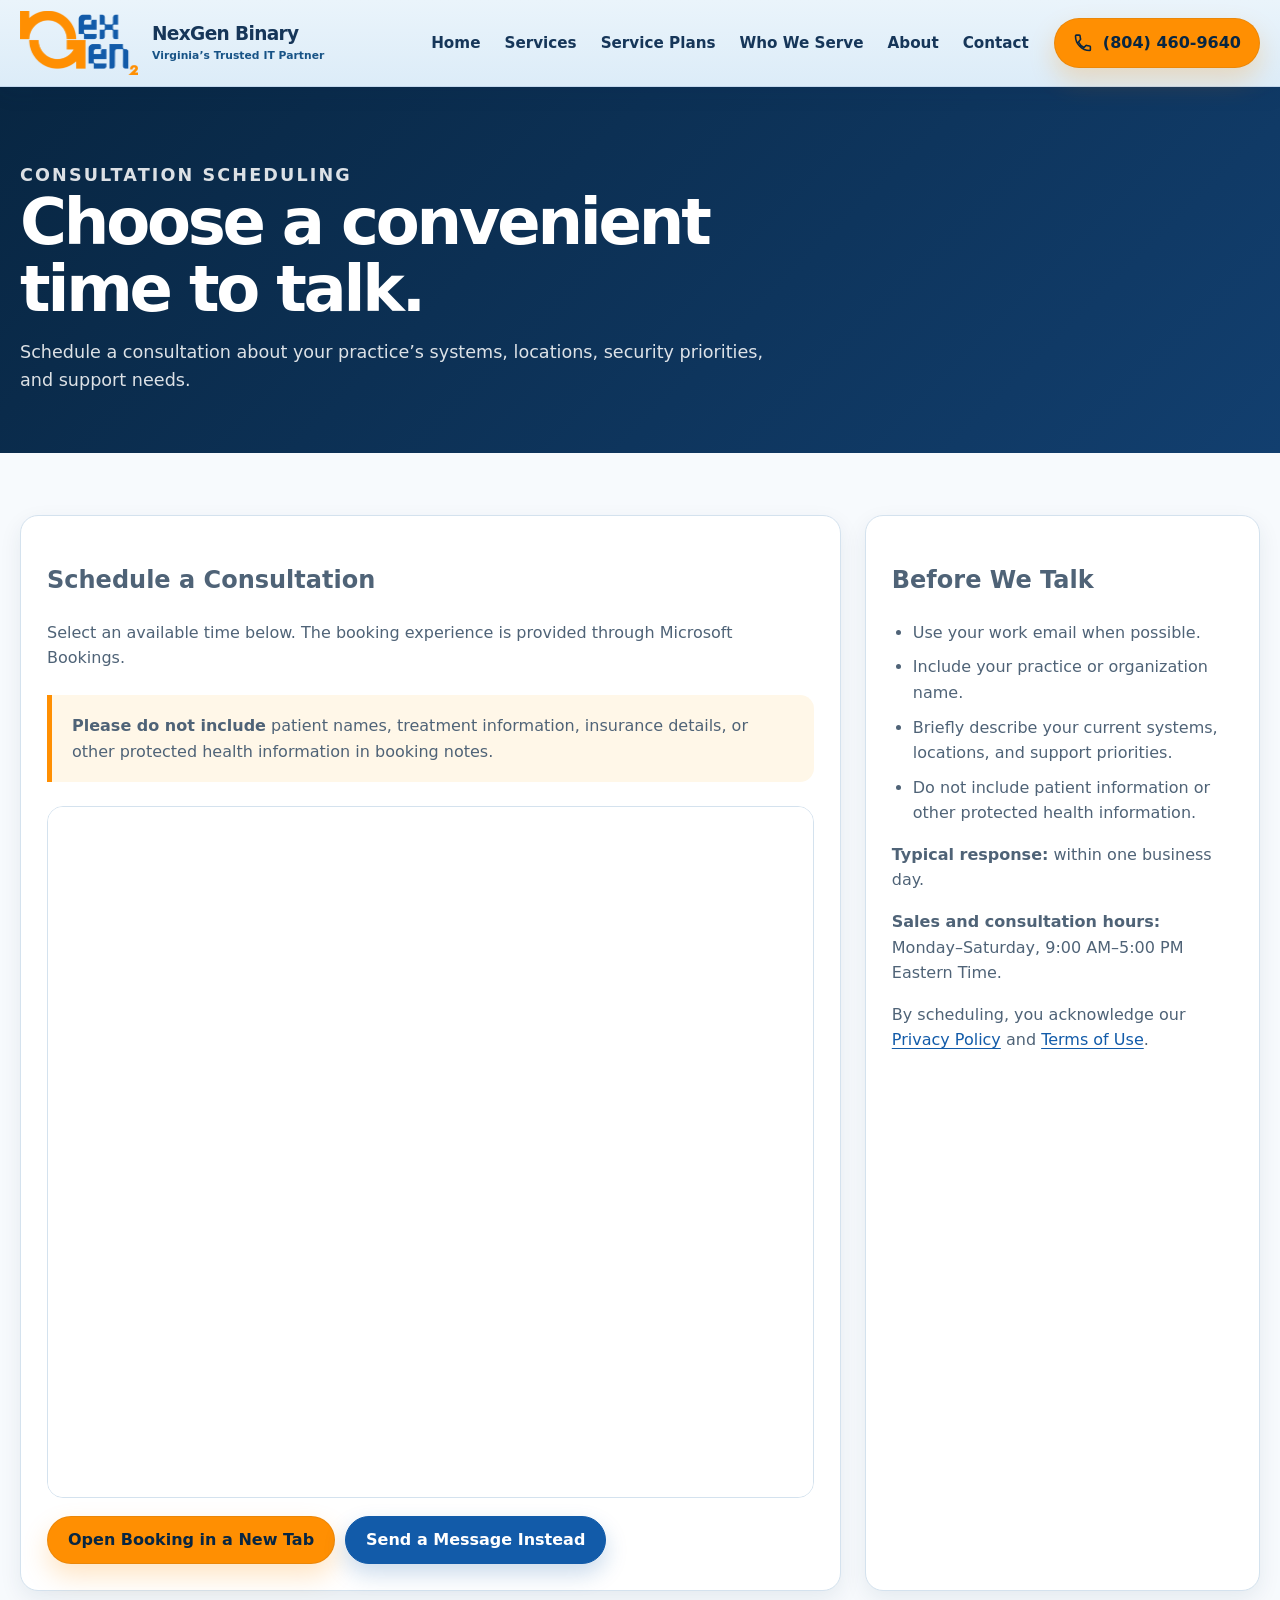
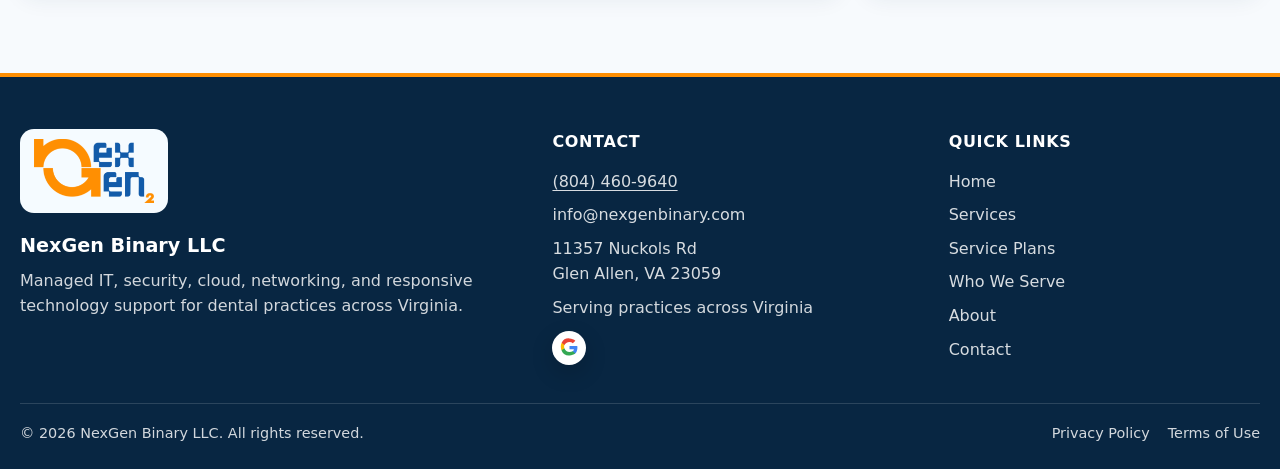
==== book/index.html @ 2912e5d0 "Add files via upload" ====
<!DOCTYPE html>

<!-- NexGen Binary build: v17-formspree-clean-site-2026-07-13 -->
<html lang="en-US">
<head>
<meta charset="utf-8"/>
<meta content="width=device-width, initial-scale=1, viewport-fit=cover" name="viewport"/>
<title>Schedule an IT Consultation | NexGen Binary</title>
<meta content="#0b2f53" name="theme-color"/>
<meta content="telephone=no, address=no, email=no" name="format-detection"/>
<meta content="Schedule a consultation with NexGen Binary for managed IT, cybersecurity, Microsoft 365, cloud, networking, and dental-practice technology support." name="description"/><meta content="noindex,follow" name="robots"/><meta content="production-2026-07-19-v6-no-tracking" name="x-nexgen-build"/><meta content="website" property="og:type"/><meta content="NexGen Binary" property="og:site_name"/><meta content="en_US" property="og:locale"/><meta content="Schedule an IT Consultation | NexGen Binary" property="og:title"/><meta content="Schedule a consultation with NexGen Binary for managed IT, cybersecurity, Microsoft 365, cloud, networking, and dental-practice technology support." property="og:description"/><link href="https://nexgenbinary.com/book/" rel="canonical"/><meta content="https://nexgenbinary.com/book/" property="og:url"/><meta content="https://nexgenbinary.com/social-preview.png" property="og:image"/><meta content="https://nexgenbinary.com/social-preview.png" property="og:image:secure_url"/><meta content="image/png" property="og:image:type"/><meta content="1200" property="og:image:width"/><meta content="630" property="og:image:height"/><meta content="NexGen Binary — managed IT for dental practices across Virginia" property="og:image:alt"/><meta content="summary_large_image" name="twitter:card"/><meta content="Schedule an IT Consultation | NexGen Binary" name="twitter:title"/><meta content="Schedule a consultation with NexGen Binary for managed IT, cybersecurity, Microsoft 365, cloud, networking, and dental-practice technology support." name="twitter:description"/><meta content="https://nexgenbinary.com/social-preview.png" name="twitter:image"/><link href="../favicon.ico?v=20260718prod1" rel="shortcut icon"/><link href="../favicon-16x16.png?v=20260718prod1" rel="icon" sizes="16x16" type="image/png"/><link href="../favicon-32x32.png?v=20260718prod1" rel="icon" sizes="32x32" type="image/png"/><link href="../favicon.svg?v=20260718prod1" rel="icon" type="image/svg+xml"/><link href="../apple-touch-icon.png?v=20260718prod1" rel="apple-touch-icon" sizes="180x180"/><link href="../assets/site.css?v=20260719prod6" rel="stylesheet"/><meta content="strict-origin-when-cross-origin" name="referrer"/></head>
<body data-nexgen-build="production-2026-07-19-v6-no-tracking">
<a class="skip-link" href="#main-content">Skip to main content</a>
<header class="site-header" data-site-header="">
<div class="site-shell header-inner">
<a aria-label="NexGen Binary home" class="brand" href="../#home">
<img alt="NexGen Binary logo" class="brand-logo" decoding="async" height="1023" src="../nexgenbinary-logo.png?v=20260713v17" width="1910"/>
<span class="brand-copy"><span class="brand-name">NexGen Binary</span><span class="brand-slogan">Virginia’s Trusted IT Partner</span></span>
</a>
<button aria-controls="primary-navigation" aria-expanded="false" aria-label="Open navigation" class="nav-toggle" data-nav-toggle="" type="button"><span></span><span></span><span></span></button>
<nav aria-label="Primary navigation" class="primary-nav" data-primary-nav="" id="primary-navigation">
<ul class="nav-list">
<li><a class="nav-link" href="../#home">Home</a></li>
<li><a class="nav-link" href="../#services">Services</a></li>
<li><a class="nav-link" href="../#pricing">Service Plans</a></li>
<li><a class="nav-link" href="../#who-we-serve">Who We Serve</a></li>
<li><a class="nav-link" href="../#about">About</a></li>
<li><a class="nav-link" href="../#contact">Contact</a></li>
</ul>
<div class="header-actions">
<a aria-label="Call NexGen Binary at eight zero four, four six zero, nine six four zero" class="button button-primary header-call" data-call-phone="" href="tel:+18044609640"><svg aria-hidden="true" viewbox="0 0 24 24"><path d="M6.6 10.8a15.4 15.4 0 0 0 6.6 6.6l2.2-2.2a1 1 0 0 1 1-.24 11 11 0 0 0 3.44.55 1 1 0 0 1 1 1V20a1 1 0 0 1-1 1C10.85 21 3 13.15 3 3.5a1 1 0 0 1 1-1H7.5a1 1 0 0 1 1 1c0 1.19.19 2.34.55 3.44a1 1 0 0 1-.24 1l-2.2 2.86Z" fill="none" stroke="currentColor" stroke-linecap="round" stroke-linejoin="round" stroke-width="1.9"></path></svg><span class="phone-number-display">(804) 460-9640</span></a>
</div>
</nav>
</div>
</header>
<main id="main-content">
<section class="page-hero"><div class="site-shell"><p class="section-kicker">Consultation scheduling</p><h1>Choose a convenient time to talk.</h1><p>Schedule a consultation about your practice’s systems, locations, security priorities, and support needs.</p></div></section>
<section class="page-content"><div class="site-shell booking-embed-grid">
<article class="card booking-embed-card">
<h2>Schedule a Consultation</h2>
<p>Select an available time below. The booking experience is provided through Microsoft Bookings.</p>
<div class="callout"><strong>Please do not include</strong> patient names, treatment information, insurance details, or other protected health information in booking notes.</div>
<div class="booking-frame-shell"><iframe loading="eager" referrerpolicy="strict-origin-when-cross-origin" src="https://outlook.office.com/book/MeetNexGenBinary@nexgenbinary.com/" title="Schedule a NexGen Binary consultation"></iframe></div>
<div class="booking-page-actions"><a class="button button-primary" href="https://outlook.office.com/book/MeetNexGenBinary@nexgenbinary.com/" rel="noopener" target="_blank">Open Booking in a New Tab</a><a class="button button-secondary" href="../#contact">Send a Message Instead</a></div>
</article>
<aside class="card booking-info-card">
<h2>Before We Talk</h2>
<ul>
<li>Use your work email when possible.</li>
<li>Include your practice or organization name.</li>
<li>Briefly describe your current systems, locations, and support priorities.</li>
<li>Do not include patient information or other protected health information.</li>
</ul>
<p><strong>Typical response:</strong> within one business day.</p>
<p><strong>Sales and consultation hours:</strong> Monday–Saturday, 9:00 AM–5:00 PM Eastern Time.</p>
<p>By scheduling, you acknowledge our <a href="../privacy/">Privacy Policy</a> and <a href="../terms/">Terms of Use</a>.</p>
</aside>
</div></section>
</main>
<footer class="site-footer">
<div class="site-shell footer-main">
<div>
<div class="footer-brand-panel"><img alt="NexGen Binary logo" decoding="async" height="1023" loading="lazy" src="../nexgenbinary-logo.png?v=20260713v17" width="1910"/></div>
<h2 class="footer-title">NexGen Binary LLC</h2>
<div class="footer-copy-row"><p class="footer-copy">Managed IT, security, cloud, networking, and responsive technology support for dental practices across Virginia.</p></div>
</div>
<div><h2 class="footer-heading">Contact</h2><ul class="footer-list"><li><a aria-label="Call NexGen Binary at eight zero four, four six zero, nine six four zero" class="footer-phone-button" data-call-phone="" href="tel:+18044609640"><span class="phone-number-display">(804) 460-9640</span></a></li><li><a href="mailto:info@nexgenbinary.com">info@nexgenbinary.com</a></li><li><address class="footer-address">11357 Nuckols Rd<br/>Glen Allen, VA 23059</address></li><li class="footer-service-area"><span>Serving practices across Virginia</span><a aria-label="View NexGen Binary LLC on Google" class="google-business footer-google-business" href="https://share.google/UWWubeCa8CN4sffAM" rel="noopener noreferrer" target="_blank" title="NexGen Binary LLC on Google"><svg aria-hidden="true" viewbox="0 0 24 24"><path d="M22 12.27c0-.79-.07-1.54-.2-2.27H12v4.29h5.6a4.79 4.79 0 0 1-2.08 3.14v2.61h3.37C20.86 18.18 22 15.48 22 12.27Z" fill="#4285F4"></path><path d="M12 22c2.97 0 5.46-.98 7.28-2.66l-3.37-2.61c-.94.63-2.15 1.01-3.91 1.01-3 0-5.54-2.02-6.45-4.73H2.08v2.97A9.99 9.99 0 0 0 12 22Z" fill="#34A853"></path><path d="M5.55 13.01A5.99 5.99 0 0 1 5.2 11c0-.7.12-1.38.35-2.01V6.02H2.08A9.99 9.99 0 0 0 1 11c0 1.61.38 3.13 1.08 4.48l3.47-2.47Z" fill="#FBBC05"></path><path d="M12 4.96c1.62 0 3.08.56 4.23 1.66l3.17-3.17C17.45 1.63 14.97.5 12 .5A9.99 9.99 0 0 0 2.08 6.02l3.47 2.97C6.46 6.98 9 4.96 12 4.96Z" fill="#EA4335"></path></svg></a></li></ul></div>
<div><h2 class="footer-heading">Quick Links</h2><ul class="footer-list"><li><a href="../#home">Home</a></li><li><a href="../#services">Services</a></li><li><a href="../#pricing">Service Plans</a></li><li><a href="../#who-we-serve">Who We Serve</a></li><li><a href="../#about">About</a></li><li><a href="../#contact">Contact</a></li></ul></div>
</div>
<div class="site-shell footer-bottom"><div>© 2026 NexGen Binary LLC. All rights reserved.</div><nav aria-label="Legal links" class="footer-legal"><a href="../privacy/">Privacy Policy</a><a href="../terms/">Terms of Use</a></nav></div>
</footer>
<button aria-hidden="true" aria-label="Back to top" class="back-to-top" data-back-to-top="" tabindex="-1" title="Back to top" type="button">
<svg aria-hidden="true" viewbox="0 0 24 24"><path d="M6 14.5 12 8l6 6.5" fill="none" stroke="currentColor" stroke-linecap="round" stroke-linejoin="round" stroke-width="2.2"></path></svg>
</button>
<script defer="" src="../assets/site.js?v=20260719prod6"></script></body>
</html>
---- assets/site.css ----
:root {
  --brand-blue: #125ba9;
  --brand-orange: #ff8f02;
  --navy-950: #082642;
  --navy-900: #0b2f53;
  --navy-800: #123f6f;
  --navy-700: #175386;
  --text-strong: #163659;
  --text: #4f6377;
  --text-muted: #5b6f84;
  --header-top: #eaf4fb;
  --header-bottom: #dcecf8;
  --body: #f7fafd;
  --surface: #ffffff;
  --surface-soft: #eef5fa;
  --surface-blue: #e8f2f9;
  --border: #d4e2ee;
  --border-strong: #bfd4e4;
  --success: #18794e;
  --danger: #b42318;
  --shadow-sm: 0 8px 22px rgba(15, 47, 82, 0.08);
  --shadow-md: 0 18px 44px rgba(15, 47, 82, 0.12);
  --radius-sm: 12px;
  --radius-md: 18px;
  --radius-lg: 26px;
  --header-height: 86px;
  --max-width: 1240px;
}

*, *::before, *::after { box-sizing: border-box; }
html { scroll-behavior: smooth; scroll-padding-top: calc(var(--header-height) + 18px); }
body {
  margin: 0;
  color: var(--text);
  background: var(--body);
  font-family: Inter, ui-sans-serif, system-ui, -apple-system, BlinkMacSystemFont, "Segoe UI", sans-serif;
  font-size: 16px;
  line-height: 1.6;
  text-rendering: optimizeLegibility;
  -webkit-font-smoothing: antialiased;
}
img, svg { display: block; max-width: 100%; }
a { color: var(--brand-blue); text-underline-offset: 3px; }
a:hover { color: var(--navy-800); }
button, input, textarea { font: inherit; }
button, a { -webkit-tap-highlight-color: transparent; }

.skip-link {
  position: fixed;
  z-index: 9999;
  top: 10px;
  left: 10px;
  transform: translateY(-150%);
  padding: 10px 14px;
  color: #fff;
  background: var(--navy-900);
  border-radius: 10px;
  font-weight: 800;
}
.skip-link:focus { transform: translateY(0); }

:focus-visible {
  outline: 3px solid var(--brand-orange);
  outline-offset: 3px;
}

.site-shell {
  width: min(var(--max-width), calc(100% - 40px));
  margin-inline: auto;
}

.eyebrow {
  display: inline-flex;
  align-items: center;
  min-height: 42px;
  margin: 0 0 24px;
  padding: 8px 18px;
  border: 1px solid rgba(255, 255, 255, 0.28);
  border-radius: 999px;
  color: #fff;
  background: rgba(255, 255, 255, 0.08);
  font-weight: 800;
  letter-spacing: -0.01em;
}

/* Header */
.site-header {
  position: sticky;
  z-index: 1000;
  top: 0;
  min-height: var(--header-height);
  background: linear-gradient(180deg, var(--header-top), var(--header-bottom));
  border-bottom: 1px solid rgba(18, 91, 169, 0.18);
  box-shadow: 0 7px 20px rgba(11, 47, 83, 0.08);
}
.header-inner {
  min-height: var(--header-height);
  display: flex;
  align-items: center;
  justify-content: space-between;
  gap: 24px;
}
.brand {
  display: inline-flex;
  align-items: center;
  flex: 0 1 auto;
  min-width: 0;
  gap: 14px;
  color: var(--text-strong);
  text-decoration: none;
}
.brand-logo {
  width: 118px;
  height: 64px;
  object-fit: contain;
  flex: 0 0 auto;
}
.brand-copy { min-width: 0; line-height: 1.1; }
.brand-name {
  display: block;
  color: var(--text-strong);
  font-size: clamp(1.12rem, 1.45vw, 1.42rem);
  font-weight: 900;
  letter-spacing: -0.035em;
  white-space: nowrap;
}
.brand-slogan {
  display: block;
  margin-top: 5px;
  color: var(--navy-700);
  font-size: clamp(0.67rem, 0.82vw, 0.78rem);
  font-weight: 800;
  letter-spacing: 0.005em;
  white-space: nowrap;
}
.nav-toggle {
  display: none;
  width: 44px;
  height: 44px;
  padding: 10px;
  border: 1px solid rgba(18, 91, 169, 0.25);
  border-radius: 12px;
  color: var(--text-strong);
  background: rgba(255, 255, 255, 0.68);
  cursor: pointer;
}
.nav-toggle span {
  display: block;
  height: 2px;
  margin: 5px 0;
  border-radius: 2px;
  background: currentColor;
  transition: transform 180ms ease, opacity 180ms ease;
}
.nav-toggle[aria-expanded="true"] span:nth-child(1) { transform: translateY(7px) rotate(45deg); }
.nav-toggle[aria-expanded="true"] span:nth-child(2) { opacity: 0; }
.nav-toggle[aria-expanded="true"] span:nth-child(3) { transform: translateY(-7px) rotate(-45deg); }
.primary-nav {
  display: flex;
  align-items: center;
  justify-content: flex-end;
  gap: 14px;
  min-width: 0;
}
.nav-list {
  display: flex;
  align-items: center;
  gap: 2px;
  margin: 0;
  padding: 0;
  list-style: none;
}
.nav-link {
  position: relative;
  display: inline-flex;
  align-items: center;
  min-height: 44px;
  padding: 8px 11px;
  border-radius: 12px;
  color: var(--text-strong);
  text-decoration: none;
  font-size: 0.95rem;
  font-weight: 800;
  white-space: nowrap;
}
.nav-link::after {
  content: "";
  position: absolute;
  right: 14px;
  bottom: 5px;
  left: 14px;
  height: 2px;
  border-radius: 2px;
  background: transparent;
}
.nav-link:hover, .nav-link.is-active { color: var(--navy-900); background: rgba(255, 255, 255, 0.64); }
.nav-link.is-active::after { background: var(--brand-orange); }
.header-actions { display: flex; align-items: center; gap: 10px; }

/* Buttons */
.button {
  display: inline-flex;
  align-items: center;
  justify-content: center;
  gap: 10px;
  min-height: 48px;
  padding: 11px 20px;
  border: 1px solid transparent;
  border-radius: 999px;
  text-decoration: none;
  font-weight: 900;
  line-height: 1.15;
  cursor: pointer;
  transition: transform 160ms ease, box-shadow 160ms ease, background-color 160ms ease, border-color 160ms ease;
}
.button:hover { transform: translateY(-2px); }
.button svg { width: 20px; height: 20px; flex: 0 0 auto; }
.button-primary {
  color: var(--navy-950);
  background: var(--brand-orange);
  border-color: rgba(11, 47, 83, 0.08);
  box-shadow: 0 12px 26px rgba(255, 143, 2, 0.23);
}
.button-primary:hover { color: var(--navy-950); background: #ff9e24; box-shadow: 0 16px 30px rgba(255, 143, 2, 0.29); }
.button-secondary {
  color: #fff;
  background: var(--brand-blue);
  border-color: var(--brand-blue);
  box-shadow: 0 10px 22px rgba(18, 91, 169, 0.22);
}
.button-secondary:hover { color: #fff; background: var(--navy-800); border-color: var(--navy-800); }
.button-ghost {
  color: #fff;
  background: rgba(255, 255, 255, 0.06);
  border-color: rgba(255, 255, 255, 0.38);
}
.button-ghost:hover { color: #fff; background: rgba(255, 255, 255, 0.12); border-color: rgba(255, 255, 255, 0.55); }
.button-outline {
  color: var(--navy-800);
  background: #fff;
  border-color: var(--border-strong);
}
.button-outline:hover { color: var(--navy-900); background: var(--surface-soft); border-color: var(--brand-blue); }
.button-small { min-height: 44px; padding: 10px 17px; font-size: 0.94rem; }
.header-call { min-height: 50px; padding-inline: 18px; white-space: nowrap; }

/* Hero */
.hero {
  color: #fff;
  background:
    radial-gradient(circle at 92% 10%, rgba(75, 132, 183, 0.24), transparent 36%),
    linear-gradient(135deg, var(--navy-950) 0%, var(--navy-800) 100%);
}
.hero-inner {
  display: grid;
  grid-template-columns: minmax(0, 1.07fr) minmax(420px, 0.93fr);
  align-items: center;
  gap: clamp(38px, 6vw, 82px);
  min-height: 520px;
  padding-block: 66px;
}
.hero-title {
  max-width: 760px;
  margin: 0;
  color: #fff;
  font-size: clamp(2.8rem, 5.1vw, 4.55rem);
  font-weight: 900;
  line-height: 0.99;
  letter-spacing: -0.062em;
}
.hero-title span { display: block; }

.hero-tagline {
  max-width: 700px;
  margin: 20px 0 0;
  color: rgba(255, 255, 255, 0.96);
  font-size: clamp(1.05rem, 1.55vw, 1.28rem);
  font-weight: 850;
  letter-spacing: -0.015em;
}

.hero-subtitle {
  max-width: 660px;
  margin: 26px 0 0;
  color: rgba(255, 255, 255, 0.9);
  font-size: clamp(1.08rem, 1.55vw, 1.28rem);
  line-height: 1.55;
}
.hero-actions { display: flex; flex-wrap: wrap; gap: 14px; margin-top: 30px; }
.hero-panel {
  padding: clamp(22px, 3vw, 34px);
  border: 1px solid rgba(255, 255, 255, 0.24);
  border-radius: var(--radius-lg);
  background: linear-gradient(180deg, rgba(92, 139, 181, 0.42), rgba(54, 103, 148, 0.38));
  box-shadow: 0 24px 60px rgba(0, 0, 0, 0.2);
}
.hero-panel h2 { margin: 0 0 20px; color: #fff; font-size: clamp(2rem, 3vw, 2.55rem); line-height: 1.05; letter-spacing: -0.04em; }
.hero-service-list { display: grid; gap: 14px; }
.hero-service {
  display: grid;
  grid-template-columns: 52px minmax(0, 1fr);
  align-items: center;
  gap: 18px;
  min-height: 112px;
  padding: 18px;
  border-radius: 18px;
  color: var(--text);
  background: rgba(255, 255, 255, 0.97);
  box-shadow: var(--shadow-sm);
}
.hero-service h3 { margin: 0 0 3px; color: var(--text-strong); font-size: 1.05rem; line-height: 1.25; }
.hero-service p { margin: 0; line-height: 1.38; }

/* What We Do cards: match the refined hover treatment used across the site. */
@media (hover: hover) and (pointer: fine) {
  .hero-service {
    border: 1px solid transparent;
    transition:
      transform 160ms ease,
      box-shadow 160ms ease,
      border-color 160ms ease,
      background-color 160ms ease;
  }

  .hero-service:hover {
    transform: translateY(-4px);
    border-color: #bcd4e7;
    background: #ffffff;
    box-shadow: 0 16px 34px rgba(6, 39, 72, 0.24);
  }

  .hero-service:hover .icon-tile {
    color: var(--navy-950);
    border-color: var(--brand-orange);
    background: var(--brand-orange);
    transform: translateY(-1px) scale(1.04);
  }
}
.icon-tile {
  display: grid;
  place-items: center;
  width: 52px;
  height: 52px;
  color: var(--brand-blue);
  border: 1px solid #b9dcf1;
  border-radius: 15px;
  background: #e6f4fc;
  transition: color 160ms ease, background-color 160ms ease, border-color 160ms ease, transform 160ms ease;
}
.icon-tile svg { width: 24px; height: 24px; }

/* General sections */
.section { padding-block: 82px; }
.section-white { background: #fff; }
.section-soft { background: var(--surface-soft); }
.section-blue { background: var(--surface-blue); }
.section-heading { max-width: 830px; margin: 0 auto 38px; text-align: center; }
.section-heading.align-left { max-width: none; margin-inline: 0; text-align: left; }
.section-kicker { margin: 0 0 8px; color: var(--brand-blue); font-size: 0.82rem; font-weight: 900; letter-spacing: 0.12em; text-transform: uppercase; }
.section-title {
  margin: 0;
  color: var(--text-strong);
  font-size: clamp(2.1rem, 4vw, 3.35rem);
  font-weight: 900;
  line-height: 1.08;
  letter-spacing: -0.045em;
}
.section-intro { margin: 14px auto 0; color: var(--text-muted); font-size: clamp(1.03rem, 1.5vw, 1.18rem); line-height: 1.58; }
.section-heading.align-left .section-intro { margin-inline: 0; }
.card {
  border: 1px solid var(--border);
  border-radius: var(--radius-md);
  background: #fff;
  box-shadow: var(--shadow-sm);
}
.card-hover { transition: transform 160ms ease, box-shadow 160ms ease, border-color 160ms ease; }
.card-hover:hover { transform: translateY(-3px); border-color: #bcd4e7; box-shadow: var(--shadow-md); }
.card-hover:hover .icon-tile {
  color: var(--navy-950);
  border-color: var(--brand-orange);
  background: var(--brand-orange);
  transform: translateY(-1px) scale(1.04);
}

/* Why */
.why-layout { display: block; }
.why-copy {
  max-width: 980px;
  margin: 0 auto 34px;
  text-align: center;
}
.why-copy .section-title { font-size: clamp(2.15rem, 4vw, 3.35rem); }
.why-copy .section-intro { max-width: 820px; }
.why-content {
  display: grid;
  grid-template-columns: minmax(290px, 0.72fr) minmax(0, 1.28fr);
  gap: 24px;
  align-items: stretch;
}
.how-card {
  display: flex;
  flex-direction: column;
  justify-content: center;
  min-height: 100%;
  margin-top: 0;
  padding: 26px;
}
.how-card h3 { margin: 0 0 18px; color: var(--text-strong); font-size: 1.22rem; }
.check-list { display: grid; gap: 18px; margin: 0; padding: 0; list-style: none; }
.check-list li {
  display: grid;
  grid-template-columns: 30px minmax(0, 1fr);
  gap: 13px;
  align-items: start;
}
.check-mark {
  display: grid;
  place-items: center;
  width: 28px;
  height: 28px;
  color: var(--navy-950);
  border-radius: 50%;
  background: var(--brand-orange);
  font-weight: 900;
}
.why-grid {
  display: grid;
  grid-template-columns: repeat(2, minmax(0, 1fr));
  grid-template-rows: repeat(2, minmax(0, 1fr));
  gap: 16px;
}
.why-card {
  display: grid;
  grid-template-columns: 52px minmax(0, 1fr);
  gap: 16px;
  min-height: 150px;
  padding: 22px;
  align-items: center;
}
.why-card .icon-tile {
  width: 52px;
  height: 52px;
  min-width: 52px;
  flex: 0 0 52px;
}
.why-card h3 { margin: 0; color: var(--text-strong); font-size: 1.02rem; line-height: 1.42; }

/* Services */
.services-grid { display: grid; grid-template-columns: repeat(3, minmax(0, 1fr)); gap: 20px; }
.service-card { display: flex; flex-direction: column; min-height: 100%; padding: 25px; }
.service-card h3 { margin: 18px 0 10px; color: var(--text-strong); font-size: 1.22rem; line-height: 1.3; }
.service-card ul { margin: 0; padding-left: 20px; }
.service-card li + li { margin-top: 8px; }
.service-card.is-optional { border-style: dashed; }
.service-card .service-tag {
  align-self: flex-start;
  margin-top: 2px;
  padding: 4px 10px;
  color: var(--navy-800);
  border-radius: 999px;
  background: var(--surface-blue);
  font-size: 0.76rem;
  font-weight: 900;
  text-transform: uppercase;
  letter-spacing: 0.06em;
}

/* Plans */
.plans-grid { display: grid; grid-template-columns: repeat(2, minmax(0, 1fr)); gap: 22px; align-items: stretch; }
.plan-card { display: flex; flex-direction: column; overflow: hidden; }
.plan-card.is-featured { border-color: #9dc5e3; box-shadow: 0 22px 54px rgba(18, 91, 169, 0.16); }
.plan-head { min-height: 240px; padding: 26px; border-bottom: 1px solid var(--border); }
.plan-card.is-featured .plan-head { background: linear-gradient(180deg, #f4faff, #fff); }
.plan-badge { display: inline-flex; margin-bottom: 12px; padding: 5px 10px; color: var(--navy-900); border-radius: 999px; background: #dceefa; font-size: 0.78rem; font-weight: 900; letter-spacing: 0.06em; text-transform: uppercase; }
.plan-head h3 { margin: 0; color: var(--text-strong); font-size: 1.55rem; line-height: 1.2; }
.plan-price { margin: 8px 0 0; color: var(--brand-blue); font-weight: 900; }
.plan-description { min-height: 50px; margin: 8px 0 18px; }
.plan-rows { display: flex; flex: 1; flex-direction: column; }
.plan-row {
  display: grid;
  grid-template-columns: minmax(220px, 45%) minmax(0, 55%);
  min-height: 58px;
  border-bottom: 1px solid #e4ecf3;
}
.plan-row:nth-child(even) { background: #f8fbfd; }
.plan-row:last-child { border-bottom: 0; }
.plan-feature, .plan-value { display: flex; align-items: center; padding: 12px 17px; }
.plan-feature { color: var(--text-strong); font-weight: 800; }
.plan-value { gap: 8px; border-left: 1px solid #edf2f6; }
.plan-check { color: #d87300; font-size: 1.12rem; font-weight: 900; }
.plan-muted { color: var(--text-muted); }
.plan-footnote { max-width: 980px; margin: 20px auto 0; color: var(--text-muted); font-size: 0.89rem; text-align: center; }

/* Who we serve */
.audience-grid { display: grid; grid-template-columns: repeat(3, minmax(0, 1fr)); gap: 20px; }
.audience-card { padding: 26px; }
.audience-card h3 { margin: 18px 0 9px; color: var(--text-strong); font-size: 1.25rem; line-height: 1.3; }
.audience-card p { margin: 0; }
.service-area {
  display: grid;
  grid-template-columns: auto minmax(0, 1fr);
  gap: 18px;
  align-items: center;
  margin-top: 22px;
  padding: 24px 26px;
  color: #fff;
  border-radius: var(--radius-md);
  background: linear-gradient(135deg, var(--navy-900), var(--navy-800));
  box-shadow: var(--shadow-md);
}
.service-area h3 { margin: 0 0 4px; color: #fff; }
.service-area p { margin: 0; color: rgba(255, 255, 255, 0.86); }
.service-area .icon-tile { color: var(--navy-950); border-color: transparent; background: var(--brand-orange); }

/* About */
.about-layout { display: grid; grid-template-columns: minmax(0, 0.88fr) minmax(0, 1.12fr); gap: 32px; align-items: stretch; }
.about-lead { padding: 30px; color: #fff; border-radius: var(--radius-lg); background: linear-gradient(145deg, var(--navy-900), var(--navy-700)); box-shadow: var(--shadow-md); }
.about-lead .section-kicker { color: #a8d5f4; }
.about-lead .section-title { color: #fff; }
.about-lead p { color: rgba(255, 255, 255, 0.88); }
.about-points { display: grid; gap: 16px; }
.about-card { padding: 24px; }
.about-card h3 { margin: 0 0 8px; color: var(--text-strong); font-size: 1.2rem; }
.about-card ul { margin: 12px 0 0; padding-left: 20px; }
.about-card li + li { margin-top: 7px; }

/* Contact */
.contact-layout { display: grid; grid-template-columns: minmax(300px, 0.82fr) minmax(0, 1.18fr); gap: 28px; align-items: stretch; }
.contact-summary { margin-bottom: 20px; }
.response-pill { display: inline-flex; margin-top: 10px; padding: 5px 12px; color: var(--navy-800); border: 1px solid #bfd8ea; border-radius: 999px; background: #edf7fd; font-size: 0.87rem; font-weight: 900; }
.contact-card { padding: 26px; }
.contact-card h3 { margin: 0 0 10px; color: var(--text-strong); font-size: 1rem; letter-spacing: 0.05em; text-transform: uppercase; }
.contact-list { margin: 0; padding: 0; list-style: none; }
.contact-item { display: grid; grid-template-columns: 52px minmax(0, 1fr); gap: 14px; align-items: center; padding: 16px 0; border-bottom: 1px solid #e3ebf2; }
.contact-item:last-child { border-bottom: 0; }
.contact-label { color: var(--text-muted); font-size: 0.91rem; font-weight: 700; }
.contact-value { color: var(--text-strong); font-size: 1.02rem; font-weight: 800; }
.phone-text-button,
.footer-phone-button {
  appearance: none;
  margin: 0;
  padding: 0;
  border: 0;
  background: transparent;
  font: inherit;
  cursor: pointer;
  text-align: left;
}
.phone-text-button {
  color: var(--brand-blue);
  font-size: 1.02rem;
  font-weight: 800;
  text-decoration: underline;
  text-underline-offset: 3px;
}
.phone-text-button:hover { color: var(--navy-800); }

.contact-card a.contact-value[href^="mailto:"] {
  color: var(--brand-blue);
  text-decoration: underline;
  text-underline-offset: 3px;
}
.contact-card a.contact-value[href^="mailto:"]:hover {
  color: var(--navy-800);
}
.footer-phone-button { color: rgba(255, 255, 255, 0.84); }
.footer-phone-button:hover { color: var(--brand-orange); }

/* Block browser/extension-added phone decorations without changing the intended SVG icons. */
.contact-address { color: #111827; font-style: normal; line-height: 1.4; }
.contact-hours small { display: block; margin-top: 4px; color: var(--text-muted); font-weight: 600; }
.contact-card .button { margin-top: 18px; }
.contact-note { margin: 10px 0 0; color: var(--text-muted); font-size: 0.92rem; }
.form-card { display: flex; flex-direction: column; min-height: 100%; padding: 30px; }
.form-card h3 { margin: 0; color: var(--text-strong); font-size: 1.35rem; }
.form-helper { margin: 6px 0 20px; }
.contact-form { display: grid; grid-template-columns: repeat(2, minmax(0, 1fr)); gap: 16px; flex: 1; }
.form-field { display: flex; flex-direction: column; min-width: 0; }
.form-field.full { grid-column: 1 / -1; }
.form-field.message { min-height: 250px; }
.form-label { margin-bottom: 6px; color: var(--text-strong); font-weight: 800; }
.required { color: var(--danger); }
.form-control {
  width: 100%;
  min-height: 50px;
  padding: 11px 13px;
  color: var(--text-strong);
  border: 1px solid #b9cfe0;
  border-radius: 12px;
  background: #fff;
  transition: border-color 140ms ease, box-shadow 140ms ease;
}
textarea.form-control { min-height: 250px; resize: vertical; flex: 1; }
.form-control:focus { border-color: var(--brand-blue); outline: 0; box-shadow: 0 0 0 4px rgba(18, 91, 169, 0.12); }
.form-control[aria-invalid="true"] { border-color: var(--danger); }
.field-error { min-height: 1.2em; margin-top: 4px; color: var(--danger); font-size: 0.84rem; }
.phi-warning {
  grid-column: 1 / -1;
  margin: 0;
  padding: 11px 13px;
  color: #6d3a00;
  border: 1px solid #f1c27a;
  border-radius: 11px;
  background: #fff7e8;
  font-size: 0.9rem;
}
.form-actions { display: flex; flex-wrap: wrap; align-items: center; gap: 14px; grid-column: 1 / -1; }
.form-status { min-height: 1.5em; margin: 0; color: var(--text-muted); font-size: 0.91rem; }
.form-status.is-error { color: var(--danger); }
.form-status.is-success { color: var(--success); }

/* Footer */
.site-footer { color: rgba(255, 255, 255, 0.82); background: var(--navy-950); border-top: 4px solid var(--brand-orange); }
.footer-main { display: grid; grid-template-columns: 1.25fr 0.9fr 0.8fr; gap: 46px; padding-block: 52px 38px; }
.footer-brand-panel { display: inline-flex; align-items: center; width: fit-content; padding: 10px 14px; border-radius: 14px; background: #f5fbff; }
.footer-brand-panel img { width: 120px; height: 64px; object-fit: contain; }
.footer-title { margin: 18px 0 6px; color: #fff; font-size: 1.2rem; font-weight: 900; }
.footer-copy { max-width: 470px; margin: 0; }
.footer-heading { margin: 0 0 14px; color: #fff; font-size: 1rem; letter-spacing: 0.04em; text-transform: uppercase; }
.footer-list { display: grid; gap: 8px; margin: 0; padding: 0; list-style: none; }
.footer-list a { color: rgba(255, 255, 255, 0.84); text-decoration: none; }
.footer-list a:hover { color: var(--brand-orange); }
.footer-address { color: rgba(255, 255, 255, 0.84); font-style: normal; }
.google-business {
  display: inline-grid;
  place-items: center;
  width: 46px;
  height: 46px;
  margin-top: 18px;
  border: 1px solid rgba(255, 255, 255, 0.18);
  border-radius: 50%;
  background: #fff;
  box-shadow: 0 8px 22px rgba(0, 0, 0, 0.18);
}
.google-business svg { width: 25px; height: 25px; }
.footer-bottom { display: flex; align-items: center; justify-content: space-between; gap: 20px; padding-block: 18px 24px; border-top: 1px solid rgba(255, 255, 255, 0.14); font-size: 0.9rem; }
.footer-legal { display: flex; flex-wrap: wrap; gap: 18px; }
.footer-legal a { color: rgba(255, 255, 255, 0.82); text-decoration: none; }
.footer-legal a:hover { color: var(--brand-orange); }

/* Floating Back to Top */
.back-to-top {
  position: fixed;
  right: max(20px, env(safe-area-inset-right));
  bottom: max(20px, env(safe-area-inset-bottom));
  z-index: 1200;
  display: inline-grid;
  place-items: center;
  width: 52px;
  height: 52px;
  padding: 0;
  border: 1px solid rgba(11, 47, 83, 0.14);
  border-radius: 50%;
  color: var(--navy-950);
  background: var(--brand-orange);
  box-shadow: 0 14px 30px rgba(11, 47, 83, 0.24);
  cursor: pointer;
  opacity: 0;
  visibility: hidden;
  pointer-events: none;
  transform: translateY(14px);
  transition: opacity 180ms ease, visibility 180ms ease, transform 180ms ease,
              background-color 180ms ease, box-shadow 180ms ease;
}
.back-to-top.is-visible {
  opacity: 1;
  visibility: visible;
  pointer-events: auto;
  transform: translateY(0);
}
.back-to-top:hover {
  background: #ff9e24;
  box-shadow: 0 18px 34px rgba(11, 47, 83, 0.3);
  transform: translateY(-2px);
}
.back-to-top svg {
  width: 24px;
  height: 24px;
}
@media (max-width: 700px) {
  .back-to-top {
    right: max(14px, env(safe-area-inset-right));
    bottom: max(14px, env(safe-area-inset-bottom));
    width: 48px;
    height: 48px;
  }
}

/* Secondary pages */
.page-hero { padding-block: 58px; color: #fff; background: linear-gradient(135deg, var(--navy-950), var(--navy-800)); }
.page-hero h1 { max-width: 820px; margin: 0; color: #fff; font-size: clamp(2.4rem, 5vw, 4.2rem); line-height: 1.04; letter-spacing: -0.05em; }
.page-hero p { max-width: 760px; margin: 16px 0 0; color: rgba(255, 255, 255, 0.86); font-size: 1.1rem; }
.page-content { padding-block: 62px 82px; }
.prose { max-width: 880px; margin-inline: auto; }
.prose h2 { margin: 36px 0 10px; color: var(--text-strong); font-size: 1.55rem; }
.prose h2:first-child { margin-top: 0; }
.prose p, .prose li { color: var(--text); }
.prose ul { padding-left: 22px; }
.prose .meta { color: var(--text-muted); font-weight: 700; }
.callout { margin: 24px 0; padding: 18px 20px; border-left: 5px solid var(--brand-orange); border-radius: 0 14px 14px 0; background: #fff7e8; }
.booking-grid { display: grid; grid-template-columns: 1.1fr 0.9fr; gap: 24px; }
.booking-card { padding: 28px; }
.booking-card h2 { margin-top: 0; color: var(--text-strong); }
.booking-card ul { padding-left: 20px; }
.error-page { display: grid; place-items: center; min-height: calc(100vh - var(--header-height)); padding: 40px 20px; text-align: center; background: linear-gradient(135deg, #edf6fc, #fff); }
.error-card { max-width: 680px; padding: 44px; }
.error-code { margin: 0; color: var(--brand-blue); font-size: 0.9rem; font-weight: 900; letter-spacing: 0.16em; text-transform: uppercase; }
.error-card h1 { margin: 8px 0 12px; color: var(--text-strong); font-size: clamp(2.3rem, 5vw, 4rem); line-height: 1.05; }
.error-actions { display: flex; flex-wrap: wrap; justify-content: center; gap: 12px; margin-top: 24px; }

@media (max-width: 1180px) {
  :root { --header-height: 80px; }
  .brand-logo { width: 96px; height: 56px; }
  .brand-name { font-size: 1.15rem; }
  .brand-slogan { font-size: 0.66rem; }
  .nav-toggle { display: block; margin-left: auto; }
  .primary-nav {
    display: none;
    position: absolute;
    top: calc(100% + 8px);
    right: 20px;
    left: 20px;
    flex-direction: column;
    align-items: stretch;
    padding: 14px;
    border: 1px solid rgba(18, 91, 169, 0.2);
    border-radius: 18px;
    background: rgba(234, 244, 251, 0.98);
    box-shadow: var(--shadow-md);
  }
  .primary-nav.is-open { display: flex; }
  .nav-list { flex-direction: column; align-items: stretch; }
  .nav-link { width: 100%; justify-content: flex-start; padding: 11px 13px; }
  .nav-link::after { display: none; }
  .header-actions { display: grid; grid-template-columns: 1fr; }
  .header-call { width: 100%; }
  .hero-inner { grid-template-columns: 1fr; min-height: 0; }
  .hero-copy { max-width: 830px; }
  .hero-panel { max-width: 900px; }
  .services-grid { grid-template-columns: repeat(2, minmax(0, 1fr)); }
  .plans-grid { grid-template-columns: 1fr; }
  .plan-head { min-height: 0; }
  .audience-grid { grid-template-columns: repeat(2, minmax(0, 1fr)); }
  .audience-card:last-child { grid-column: 1 / -1; }
}

@media (max-width: 900px) {
  .section { padding-block: 68px; }
  .why-content, .about-layout, .contact-layout, .booking-grid { grid-template-columns: 1fr; }
  .footer-main { grid-template-columns: 1fr 1fr; }
  .footer-main > :first-child { grid-column: 1 / -1; }
}

@media (max-width: 700px) {
  :root { --header-height: 74px; }
  .site-shell { width: min(var(--max-width), calc(100% - 28px)); }
  .header-inner { gap: 10px; }
  .brand { gap: 9px; }
  .brand-logo { width: 76px; height: 50px; }
  .brand-name { font-size: 1rem; }
  .brand-slogan { font-size: 0.58rem; margin-top: 3px; }
  .primary-nav { right: 14px; left: 14px; }
  .header-actions { grid-template-columns: 1fr; }
  .hero-inner { padding-block: 50px; }
  .hero-title { font-size: clamp(2.7rem, 13vw, 4rem); }
  .hero-service { grid-template-columns: 44px minmax(0, 1fr); min-height: 0; padding: 15px; gap: 13px; }
  .icon-tile { width: 44px; height: 44px; border-radius: 13px; }
  .hero-actions, .hero-actions .button { width: 100%; }
  .why-grid, .services-grid, .audience-grid { grid-template-columns: 1fr; }
  .why-grid { grid-template-rows: none; }
  .why-card {
    grid-template-columns: 44px minmax(0, 1fr);
    min-height: 0;
    padding: 18px;
    align-items: center;
  }
  .why-card .icon-tile { width: 44px; height: 44px; min-width: 44px; flex-basis: 44px; }
  .audience-card:last-child { grid-column: auto; }
  .plan-row { grid-template-columns: 1fr; }
  .plan-feature { padding-bottom: 4px; }
  .plan-value { min-height: 42px; padding-top: 4px; border-left: 0; }
  .service-area { grid-template-columns: 1fr; }
  .contact-form { grid-template-columns: 1fr; }
  .form-field.full, .phi-warning, .form-actions { grid-column: 1; }
  .form-field.message, textarea.form-control { min-height: 220px; }
  .footer-main { grid-template-columns: 1fr; gap: 30px; }
  .footer-main > :first-child { grid-column: auto; }
  .footer-bottom { flex-direction: column; align-items: flex-start; }
  .page-hero { padding-block: 46px; }
}

@media (max-width: 420px) {
  .site-shell { width: calc(100% - 20px); }
  .brand-logo { width: 68px; }
  .brand-copy { max-width: 170px; }
  .brand-name { font-size: 0.93rem; }
  .brand-slogan { font-size: 0.52rem; }
  .nav-toggle { width: 40px; height: 40px; padding: 8px; }
  .section { padding-block: 56px; }
  .hero-panel { padding: 18px; border-radius: 20px; }
  .hero-title { font-size: 2.65rem; }
  .eyebrow { padding-inline: 14px; font-size: 0.88rem; }
  .card, .how-card, .service-card, .audience-card, .about-card, .contact-card, .form-card { border-radius: 15px; }
  .form-card, .contact-card { padding: 20px; }
}

@media (prefers-reduced-motion: reduce) {
  html { scroll-behavior: auto; }
  *, *::before, *::after { scroll-behavior: auto !important; transition-duration: 0.01ms !important; animation-duration: 0.01ms !important; animation-iteration-count: 1 !important; }
}

@media print {
  .site-header, .site-footer, .hero-actions, .nav-toggle, .button { display: none !important; }
  body { color: #000; background: #fff; }
  .section, .page-content { padding-block: 24px; }
  .card { box-shadow: none; }
}

  
/* Booking modal — restored from the initial site behavior */
.nb-booking-modal {
  position: fixed;
  inset: 0;
  z-index: 3000;
  display: none;
  padding: 12px;
}
.nb-booking-modal.is-open {
  display: grid;
  place-items: center;
}
.nb-booking-backdrop {
  position: absolute;
  inset: 0;
  background: rgba(4, 23, 43, 0.76);
  backdrop-filter: blur(4px);
}
.nb-booking-dialog {
  position: relative;
  z-index: 1;
  display: grid;
  grid-template-rows: auto 1fr;
  width: min(1040px, calc(100vw - 24px));
  height: min(850px, calc(100dvh - 24px));
  overflow: hidden;
  border: 1px solid rgba(255, 255, 255, 0.22);
  border-radius: 22px;
  background: #fff;
  box-shadow: 0 28px 80px rgba(3, 25, 49, 0.42);
}
.nb-booking-header {
  display: flex;
  align-items: center;
  justify-content: space-between;
  gap: 16px;
  min-height: 66px;
  padding: 12px 14px 12px 20px;
  border-bottom: 1px solid var(--border);
  background: linear-gradient(180deg, #eef7fd 0%, #e2f0fa 100%);
}
.nb-booking-heading { min-width: 0; }
.nb-booking-title {
  margin: 0;
  color: var(--navy-950);
  font-size: 1.08rem;
  font-weight: 850;
  letter-spacing: -0.01em;
}
.nb-booking-subtitle {
  margin: 2px 0 0;
  color: var(--text-muted);
  font-size: 0.86rem;
  line-height: 1.35;
}
.nb-booking-actions {
  display: flex;
  align-items: center;
  flex: 0 0 auto;
  gap: 8px;
}
.nb-booking-external,
.nb-booking-close {
  display: inline-flex;
  align-items: center;
  justify-content: center;
  min-height: 42px;
  border: 1px solid rgba(11, 47, 83, 0.14);
  border-radius: 12px;
  color: var(--navy-950);
  background: rgba(255, 255, 255, 0.82);
}
.nb-booking-external {
  gap: 7px;
  padding: 0 13px;
  text-decoration: none;
  font-size: 0.86rem;
  font-weight: 800;
}
.nb-booking-external svg { width: 17px; height: 17px; }
.nb-booking-close {
  width: 42px;
  padding: 0;
  font-size: 1.7rem;
  line-height: 1;
  cursor: pointer;
}
.nb-booking-external:hover,
.nb-booking-close:hover {
  border-color: rgba(18, 91, 169, 0.34);
  background: #fff;
}
.nb-booking-external:focus-visible,
.nb-booking-close:focus-visible {
  outline: 3px solid rgba(255, 143, 2, 0.45);
  outline-offset: 2px;
}
.nb-booking-body { min-height: 0; background: #fff; }
.nb-booking-body iframe {
  display: block;
  width: 100%;
  height: 100%;
  border: 0;
  background: #fff;
}
html.nb-modal-open,
body.nb-modal-open {
  overflow: hidden !important;
}
@media (max-width: 700px) {
  .nb-booking-modal { padding: 8px; }
  .nb-booking-dialog {
    width: calc(100vw - 16px);
    height: calc(100dvh - 16px);
    border-radius: 16px;
  }
  .nb-booking-header {
    min-height: 60px;
    padding: 10px 10px 10px 14px;
  }
  .nb-booking-subtitle,
  .nb-booking-external span { display: none; }
  .nb-booking-external { width: 42px; padding: 0; }
}

/* V17 shared page and form refinements */
.legal-phone-button {
  display: inline;
  padding: 0;
  color: var(--brand-blue);
  border: 0;
  background: transparent;
  font: inherit;
  font-weight: 800;
  text-decoration: underline;
  text-underline-offset: 3px;
  cursor: pointer;
}
.legal-phone-button:hover { color: var(--navy-800); }

.form-honeypot {
  position: absolute !important;
  left: -10000px !important;
  width: 1px !important;
  height: 1px !important;
  overflow: hidden !important;
  opacity: 0 !important;
  pointer-events: none !important;
}
.captcha-field { align-self: end; }
.captcha-wrap {
  min-height: 78px;
  padding: 10px;
  overflow: hidden;
  border: 1px solid var(--border);
  border-radius: 14px;
  background: #f9fcfe;
}
.captcha-error {
  display: block;
  min-height: 1.2em;
  margin-top: 5px;
  color: var(--danger);
  font-size: 0.82rem;
  font-weight: 700;
}
.form-mail-link {
  min-height: 48px;
  padding-inline: 18px;
  color: var(--brand-blue);
  border: 1px solid #b8d3e8;
  background: #eff7fd;
}
.form-mail-link:hover {
  color: var(--navy-900);
  border-color: #94bfdc;
  background: #e4f2fb;
}
.form-status { flex: 1 1 100%; }
.form-status.is-sending { color: var(--navy-700); }
.form-status.is-success { color: var(--success); }
.form-status.is-error { color: var(--danger); }

.form-success-modal {
  position: fixed;
  inset: 0;
  z-index: 3200;
  display: none;
  padding: 18px;
}
.form-success-modal.is-open {
  display: grid;
  place-items: center;
}
.form-success-backdrop {
  position: absolute;
  inset: 0;
  background: rgba(4, 23, 43, 0.72);
  backdrop-filter: blur(4px);
}
.form-success-panel {
  position: relative;
  z-index: 1;
  width: min(460px, calc(100vw - 36px));
  padding: 30px;
  border: 1px solid var(--border);
  border-radius: 22px;
  background: #fff;
  box-shadow: 0 28px 80px rgba(3, 25, 49, 0.38);
  text-align: center;
}
.form-success-icon {
  display: grid;
  place-items: center;
  width: 58px;
  height: 58px;
  margin: 0 auto 16px;
  border-radius: 50%;
  color: var(--navy-950);
  background: var(--brand-orange);
  font-size: 1.6rem;
  font-weight: 950;
}
.form-success-panel h3 { margin: 0 0 8px; color: var(--text-strong); font-size: 1.5rem; }
.form-success-panel p { margin: 0 0 20px; }
html.form-modal-open, body.form-modal-open { overflow: hidden !important; }

.nb-booking-phi {
  margin: 5px 0 0;
  color: #5f4a24;
  font-size: 0.76rem;
  line-height: 1.35;
}

.booking-embed-grid {
  display: grid;
  grid-template-columns: minmax(0, 1.35fr) minmax(280px, 0.65fr);
  gap: 24px;
  align-items: stretch;
}
.booking-embed-card,
.booking-info-card { padding: 26px; }
.booking-frame-shell {
  min-height: 690px;
  overflow: hidden;
  border: 1px solid var(--border);
  border-radius: 16px;
  background: #fff;
}
.booking-frame-shell iframe {
  display: block;
  width: 100%;
  min-height: 690px;
  border: 0;
  background: #fff;
}
.booking-page-actions { display: flex; flex-wrap: wrap; gap: 10px; margin-top: 18px; }
.booking-info-card ul { padding-left: 21px; }
.booking-info-card li + li { margin-top: 9px; }

.error-layout { min-height: 56vh; }
.error-card .brand-logo { width: 170px; height: 90px; margin: 0 auto 16px; }

@media (max-width: 900px) {
  .booking-embed-grid { grid-template-columns: 1fr; }
  .booking-frame-shell,
  .booking-frame-shell iframe { min-height: 760px; }
}
@media (max-width: 600px) {
  .captcha-wrap { overflow-x: auto; }
  .booking-embed-card,
  .booking-info-card { padding: 20px; }
  .booking-frame-shell,
  .booking-frame-shell iframe { min-height: 720px; }
}


/* v19-contact-balance-footer-google-2026-07-14 */

/* Footer: smaller Google Business icon beside the copyright line */
.footer-copy-row {
  display: flex;
  align-items: center;
  gap: 10px;
  flex-wrap: wrap;
}
.footer-copy-row .google-business {
  width: 28px;
  height: 28px;
  flex: 0 0 28px;
  margin: 0;
}
.footer-copy-row .google-business svg {
  width: 16px;
  height: 16px;
}
.footer-copy-row .footer-copy {
  margin: 0;
}

/* Contact section: centered summary + balanced cards */
#contact .contact-summary-centered {
  max-width: 900px;
  margin: 0 auto 28px;
  text-align: center;
}
#contact .contact-summary-centered .section-intro {
  max-width: 780px;
  margin-inline: auto;
}
#contact .contact-layout-balanced {
  display: grid;
  grid-template-columns: minmax(320px, 0.86fr) minmax(0, 1.14fr);
  gap: 26px;
  align-items: stretch;
}
#contact .contact-layout-balanced > .card {
  height: 100%;
}
#contact .contact-layout-balanced .contact-card {
  display: flex;
  flex-direction: column;
}
#contact .contact-layout-balanced .contact-card-cta {
  margin-top: auto;
  padding-top: 18px;
}
#contact .contact-layout-balanced .contact-card-cta .button {
  margin-bottom: 12px;
}

/* Send a Message card: reduced gaps + compact collapsible note */
#contact .form-card-compact {
  padding: 28px;
}
#contact .form-card-compact h3 {
  margin-bottom: 8px;
}
#contact .form-card-compact > p {
  margin-bottom: 16px;
}
#contact .contact-form-v19 {
  display: grid;
  gap: 14px;
  align-content: start;
}
#contact .contact-form-v19 .form-grid {
  gap: 14px;
}
#contact .contact-form-v19 .form-field,
#contact .contact-form-v19 .field-group {
  margin: 0;
}
#contact .contact-form-v19 textarea.form-control {
  min-height: 140px;
  max-height: 260px;
  resize: vertical;
}
#contact .privacy-disclosure {
  border: 1px solid #e7c07a;
  border-radius: 14px;
  background: #fff8eb;
  color: #7d4d0b;
  padding: 12px 14px;
}
#contact .privacy-disclosure summary {
  cursor: pointer;
  font-weight: 900;
  color: #9b5d08;
  list-style: none;
}
#contact .privacy-disclosure summary::-webkit-details-marker {
  display: none;
}
#contact .privacy-disclosure summary::after {
  content: "+";
  float: right;
  font-size: 1.05rem;
  line-height: 1;
}
#contact .privacy-disclosure[open] summary::after {
  content: "−";
}
#contact .privacy-disclosure-body {
  margin-top: 8px;
  line-height: 1.45;
}
#contact .verification-heading-compact {
  margin-bottom: 6px;
}
#contact .captcha-compact {
  margin-top: 0;
}
#contact .captcha-compact,
#contact .contact-form-v19 .h-captcha,
#contact .contact-form-v19 .captcha-frame {
  padding-block: 0;
}
#contact .form-actions-compact {
  display: flex;
  flex-wrap: wrap;
  gap: 12px;
  margin-top: 2px;
}

@media (max-width: 960px) {
  #contact .contact-layout-balanced {
    grid-template-columns: 1fr;
    gap: 20px;
  }
  #contact .contact-layout-balanced > .card {
    height: auto;
  }
}
@media (max-width: 640px) {
  #contact .form-card-compact {
    padding: 22px;
  }
  #contact .contact-form-v19 {
    gap: 12px;
  }
  #contact .contact-form-v19 textarea.form-control {
    min-height: 150px;
  }
  .footer-copy-row {
    gap: 8px;
  }
}


/* Footer service-area Google Business placement */
.footer-service-area {
  display: grid;
  justify-items: start;
  gap: 10px;
}
.footer-service-area .footer-google-business {
  width: 34px;
  height: 34px;
  margin: 0;
  flex: 0 0 34px;
}
.footer-service-area .footer-google-business svg {
  width: 19px;
  height: 19px;
}






/* Production phone links: native tel action and real selectable text */
.phone-number-display {
  display: inline;
  color: inherit;
  font: inherit;
  letter-spacing: inherit;
  white-space: nowrap;
}

a[data-call-phone] {
  cursor: pointer;
  touch-action: manipulation;
  -webkit-tap-highlight-color: rgba(18, 91, 169, 0.16);
}

a[data-call-phone]:focus-visible {
  outline: 3px solid rgba(255, 143, 2, 0.48);
  outline-offset: 3px;
}

a[data-call-phone] > svg {
  display: block;
  flex: 0 0 auto;
}

a[data-call-phone] > :not(svg):not(.phone-number-display),
a[data-call-phone] .phone-number-display > *,
a[data-call-phone] img,
a[data-call-phone] picture,
a[data-call-phone] object,
a[data-call-phone] embed {
  display: none !important;
}

a[data-call-phone]::before,
a[data-call-phone]::after,
a[data-call-phone] .phone-number-display::before,
a[data-call-phone] .phone-number-display::after {
  content: none !important;
  display: none !important;
}

a.phone-text-button,
a.legal-phone-button,
a.footer-phone-button {
  text-decoration-thickness: 1.5px;
  text-decoration-skip-ink: auto;
}

a.footer-phone-button {
  display: inline-block;
  text-decoration: underline;
  text-underline-offset: 3px;
}

a.footer-phone-button:hover {
  color: var(--brand-orange);
}


/* production-2026-07-18-v3: deferred hCaptcha and small performance refinements */
.h-captcha[data-hcaptcha-lazy] {
  display: grid;
  align-items: center;
  justify-items: start;
  min-height: 74px;
  color: var(--text-muted);
  font-size: 0.9rem;
  text-align: left;
}

.h-captcha[data-hcaptcha-lazy] > * {
  justify-self: start;
  margin-inline: 0 auto;
}

.h-captcha[data-hcaptcha-lazy][aria-busy="true"] .captcha-load-status::before {
  content: "";
  display: inline-block;
  width: 0.85em;
  height: 0.85em;
  margin-right: 8px;
  border: 2px solid rgba(18, 91, 169, 0.25);
  border-top-color: var(--brand-blue);
  border-radius: 50%;
  vertical-align: -0.1em;
  animation: nexgen-spin 800ms linear infinite;
}

@keyframes nexgen-spin {
  to { transform: rotate(360deg); }
}

@media (prefers-reduced-motion: reduce) {
  .h-captcha[data-hcaptcha-lazy][aria-busy="true"] .captcha-load-status::before {
    animation: none;
  }
}
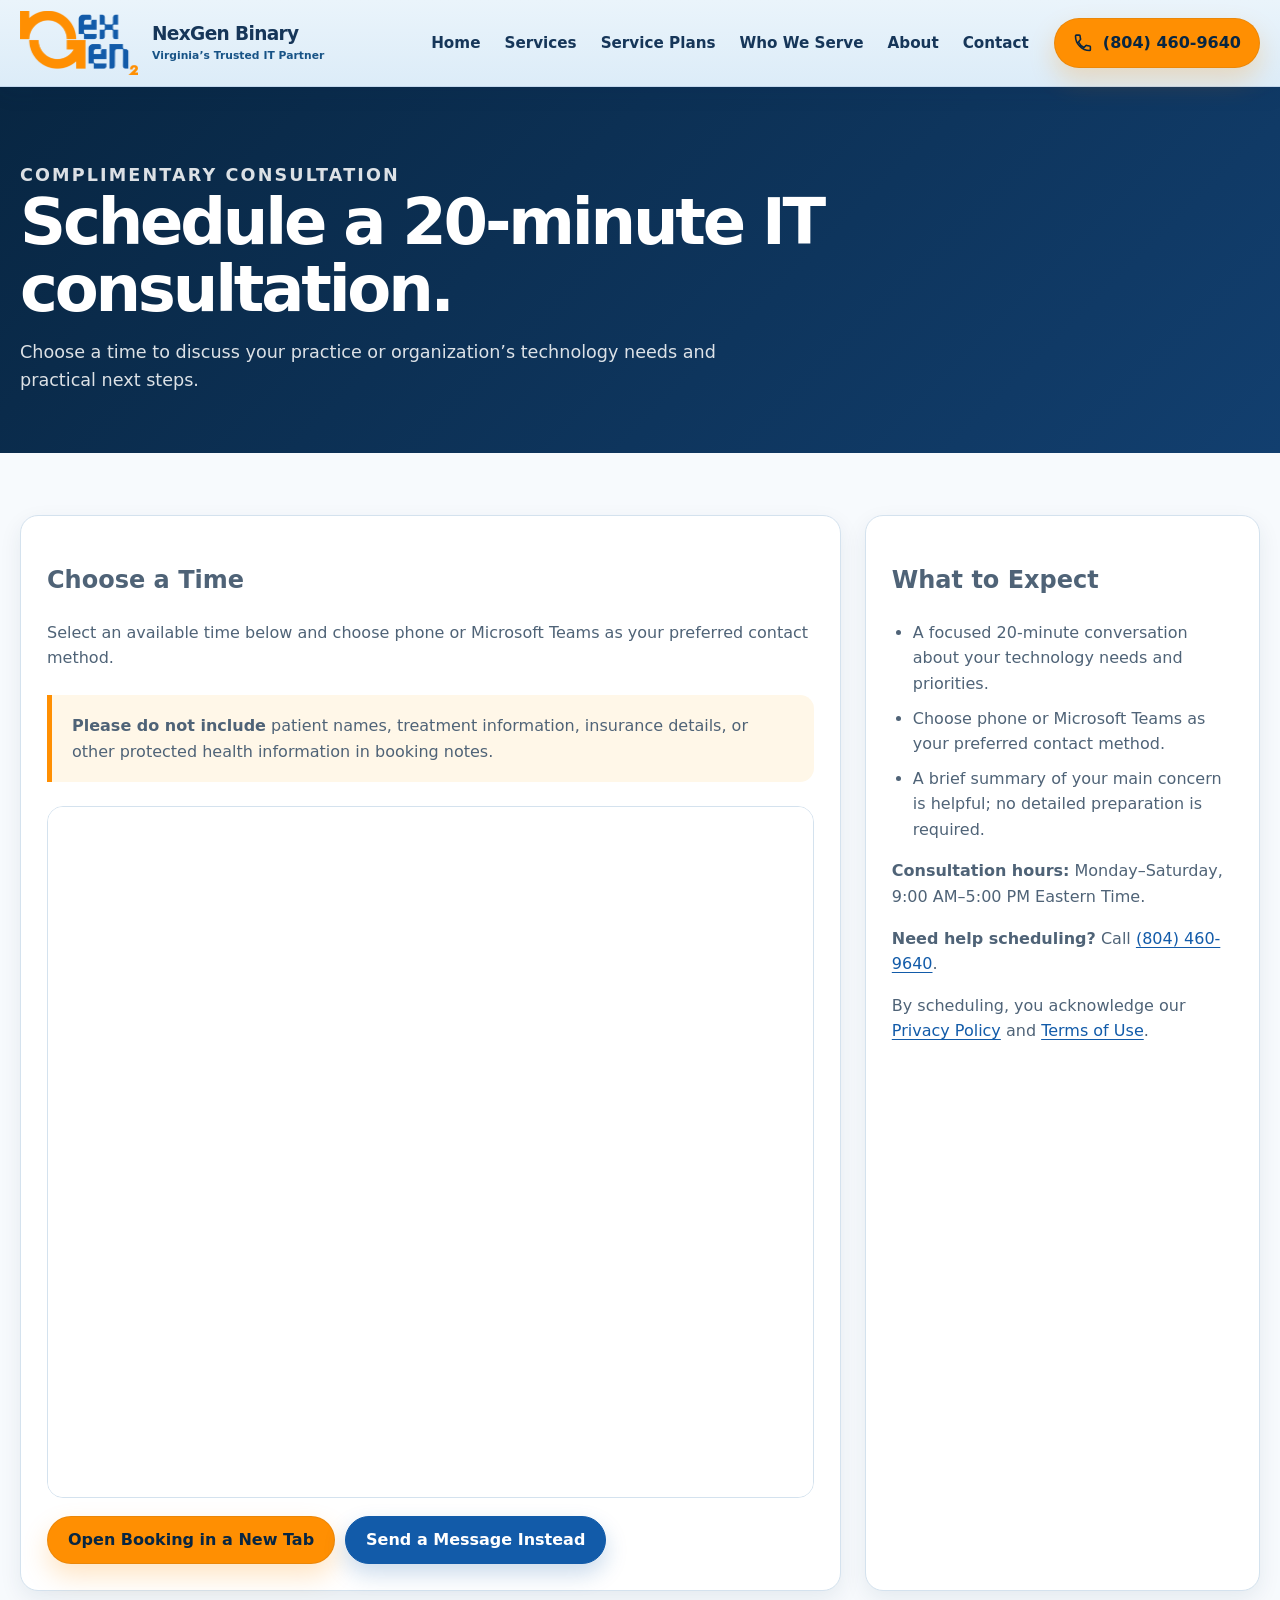
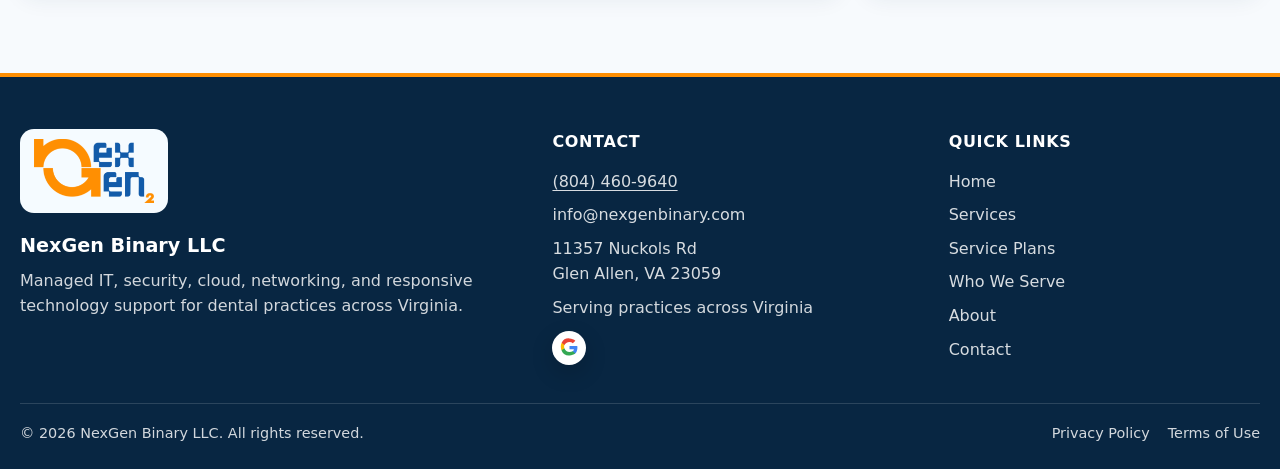
==== commit 30fd7f0c: "Add files via upload" ====
--- a/book/index.html
+++ b/book/index.html
@@ -1,6 +1,6 @@
 <!DOCTYPE html>
 
-<!-- NexGen Binary build: v17-formspree-clean-site-2026-07-13 -->
+<!-- NexGen Binary build: production-2026-07-24-v7-compatibility -->
 <html lang="en-US">
 <head>
 <meta charset="utf-8"/>
@@ -8,8 +8,8 @@
 <title>Schedule an IT Consultation | NexGen Binary</title>
 <meta content="#0b2f53" name="theme-color"/>
 <meta content="telephone=no, address=no, email=no" name="format-detection"/>
-<meta content="Schedule a consultation with NexGen Binary for managed IT, cybersecurity, Microsoft 365, cloud, networking, and dental-practice technology support." name="description"/><meta content="noindex,follow" name="robots"/><meta content="production-2026-07-19-v6-no-tracking" name="x-nexgen-build"/><meta content="website" property="og:type"/><meta content="NexGen Binary" property="og:site_name"/><meta content="en_US" property="og:locale"/><meta content="Schedule an IT Consultation | NexGen Binary" property="og:title"/><meta content="Schedule a consultation with NexGen Binary for managed IT, cybersecurity, Microsoft 365, cloud, networking, and dental-practice technology support." property="og:description"/><link href="https://nexgenbinary.com/book/" rel="canonical"/><meta content="https://nexgenbinary.com/book/" property="og:url"/><meta content="https://nexgenbinary.com/social-preview.png" property="og:image"/><meta content="https://nexgenbinary.com/social-preview.png" property="og:image:secure_url"/><meta content="image/png" property="og:image:type"/><meta content="1200" property="og:image:width"/><meta content="630" property="og:image:height"/><meta content="NexGen Binary — managed IT for dental practices across Virginia" property="og:image:alt"/><meta content="summary_large_image" name="twitter:card"/><meta content="Schedule an IT Consultation | NexGen Binary" name="twitter:title"/><meta content="Schedule a consultation with NexGen Binary for managed IT, cybersecurity, Microsoft 365, cloud, networking, and dental-practice technology support." name="twitter:description"/><meta content="https://nexgenbinary.com/social-preview.png" name="twitter:image"/><link href="../favicon.ico?v=20260718prod1" rel="shortcut icon"/><link href="../favicon-16x16.png?v=20260718prod1" rel="icon" sizes="16x16" type="image/png"/><link href="../favicon-32x32.png?v=20260718prod1" rel="icon" sizes="32x32" type="image/png"/><link href="../favicon.svg?v=20260718prod1" rel="icon" type="image/svg+xml"/><link href="../apple-touch-icon.png?v=20260718prod1" rel="apple-touch-icon" sizes="180x180"/><link href="../assets/site.css?v=20260719prod6" rel="stylesheet"/><meta content="strict-origin-when-cross-origin" name="referrer"/></head>
-<body data-nexgen-build="production-2026-07-19-v6-no-tracking">
+<meta content="Schedule a consultation with NexGen Binary for managed IT, cybersecurity, Microsoft 365, cloud, networking, and dental-practice technology support." name="description"/><meta content="noindex,follow" name="robots"/><meta content="production-2026-07-24-v7-compatibility" name="x-nexgen-build"/><meta content="website" property="og:type"/><meta content="NexGen Binary" property="og:site_name"/><meta content="en_US" property="og:locale"/><meta content="Schedule an IT Consultation | NexGen Binary" property="og:title"/><meta content="Schedule a consultation with NexGen Binary for managed IT, cybersecurity, Microsoft 365, cloud, networking, and dental-practice technology support." property="og:description"/><link href="https://nexgenbinary.com/book/" rel="canonical"/><meta content="https://nexgenbinary.com/book/" property="og:url"/><meta content="https://nexgenbinary.com/social-preview.png" property="og:image"/><meta content="https://nexgenbinary.com/social-preview.png" property="og:image:secure_url"/><meta content="image/png" property="og:image:type"/><meta content="1200" property="og:image:width"/><meta content="630" property="og:image:height"/><meta content="NexGen Binary — managed IT for dental practices across Virginia" property="og:image:alt"/><meta content="summary_large_image" name="twitter:card"/><meta content="Schedule an IT Consultation | NexGen Binary" name="twitter:title"/><meta content="Schedule a consultation with NexGen Binary for managed IT, cybersecurity, Microsoft 365, cloud, networking, and dental-practice technology support." name="twitter:description"/><meta content="https://nexgenbinary.com/social-preview.png" name="twitter:image"/><link href="../favicon.ico?v=20260718prod1" rel="shortcut icon"/><link href="../favicon-16x16.png?v=20260718prod1" rel="icon" sizes="16x16" type="image/png"/><link href="../favicon-32x32.png?v=20260718prod1" rel="icon" sizes="32x32" type="image/png"/><link href="../favicon.svg?v=20260718prod1" rel="icon" type="image/svg+xml"/><link href="../apple-touch-icon.png?v=20260718prod1" rel="apple-touch-icon" sizes="180x180"/><link href="../assets/site.css?v=20260724prod7" rel="stylesheet"/><meta content="strict-origin-when-cross-origin" name="referrer"/></head>
+<body data-nexgen-build="production-2026-07-24-v7-compatibility">
 <a class="skip-link" href="#main-content">Skip to main content</a>
 <header class="site-header" data-site-header="">
 <div class="site-shell header-inner">
@@ -34,25 +34,24 @@
 </div>
 </header>
 <main id="main-content">
-<section class="page-hero"><div class="site-shell"><p class="section-kicker">Consultation scheduling</p><h1>Choose a convenient time to talk.</h1><p>Schedule a consultation about your practice’s systems, locations, security priorities, and support needs.</p></div></section>
+<section class="page-hero"><div class="site-shell"><p class="section-kicker">Complimentary consultation</p><h1>Schedule a 20-minute IT consultation.</h1><p>Choose a time to discuss your practice or organization’s technology needs and practical next steps.</p></div></section>
 <section class="page-content"><div class="site-shell booking-embed-grid">
 <article class="card booking-embed-card">
-<h2>Schedule a Consultation</h2>
-<p>Select an available time below. The booking experience is provided through Microsoft Bookings.</p>
+<h2>Choose a Time</h2>
+<p>Select an available time below and choose phone or Microsoft Teams as your preferred contact method.</p>
 <div class="callout"><strong>Please do not include</strong> patient names, treatment information, insurance details, or other protected health information in booking notes.</div>
 <div class="booking-frame-shell"><iframe loading="eager" referrerpolicy="strict-origin-when-cross-origin" src="https://outlook.office.com/book/MeetNexGenBinary@nexgenbinary.com/" title="Schedule a NexGen Binary consultation"></iframe></div>
 <div class="booking-page-actions"><a class="button button-primary" href="https://outlook.office.com/book/MeetNexGenBinary@nexgenbinary.com/" rel="noopener" target="_blank">Open Booking in a New Tab</a><a class="button button-secondary" href="../#contact">Send a Message Instead</a></div>
 </article>
 <aside class="card booking-info-card">
-<h2>Before We Talk</h2>
+<h2>What to Expect</h2>
 <ul>
-<li>Use your work email when possible.</li>
-<li>Include your practice or organization name.</li>
-<li>Briefly describe your current systems, locations, and support priorities.</li>
-<li>Do not include patient information or other protected health information.</li>
+<li>A focused 20-minute conversation about your technology needs and priorities.</li>
+<li>Choose phone or Microsoft Teams as your preferred contact method.</li>
+<li>A brief summary of your main concern is helpful; no detailed preparation is required.</li>
 </ul>
-<p><strong>Typical response:</strong> within one business day.</p>
-<p><strong>Sales and consultation hours:</strong> Monday–Saturday, 9:00 AM–5:00 PM Eastern Time.</p>
+<p><strong>Consultation hours:</strong> Monday–Saturday, 9:00 AM–5:00 PM Eastern Time.</p>
+<p><strong>Need help scheduling?</strong> Call <a href="tel:+18044609640">(804) 460-9640</a>.</p>
 <p>By scheduling, you acknowledge our <a href="../privacy/">Privacy Policy</a> and <a href="../terms/">Terms of Use</a>.</p>
 </aside>
 </div></section>
@@ -72,5 +71,5 @@
 <button aria-hidden="true" aria-label="Back to top" class="back-to-top" data-back-to-top="" tabindex="-1" title="Back to top" type="button">
 <svg aria-hidden="true" viewbox="0 0 24 24"><path d="M6 14.5 12 8l6 6.5" fill="none" stroke="currentColor" stroke-linecap="round" stroke-linejoin="round" stroke-width="2.2"></path></svg>
 </button>
-<script defer="" src="../assets/site.js?v=20260719prod6"></script></body>
+<script defer="" src="../assets/site.js?v=20260724prod7"></script></body>
 </html>
--- a/assets/site.css
+++ b/assets/site.css
@@ -796,7 +796,7 @@
   .brand-copy { max-width: 170px; }
   .brand-name { font-size: 0.93rem; }
   .brand-slogan { font-size: 0.52rem; }
-  .nav-toggle { width: 40px; height: 40px; padding: 8px; }
+  .nav-toggle { width: 44px; height: 44px; padding: 10px; }
   .section { padding-block: 56px; }
   .hero-panel { padding: 18px; border-radius: 20px; }
   .hero-title { font-size: 2.65rem; }
@@ -834,6 +834,7 @@
   position: absolute;
   inset: 0;
   background: rgba(4, 23, 43, 0.76);
+  -webkit-backdrop-filter: blur(4px);
   backdrop-filter: blur(4px);
 }
 .nb-booking-dialog {
@@ -842,6 +843,7 @@
   display: grid;
   grid-template-rows: auto 1fr;
   width: min(1040px, calc(100vw - 24px));
+  height: min(850px, calc(100vh - 24px));
   height: min(850px, calc(100dvh - 24px));
   overflow: hidden;
   border: 1px solid rgba(255, 255, 255, 0.22);
@@ -931,6 +933,7 @@
   .nb-booking-modal { padding: 8px; }
   .nb-booking-dialog {
     width: calc(100vw - 16px);
+    height: calc(100vh - 16px);
     height: calc(100dvh - 16px);
     border-radius: 16px;
   }
@@ -1016,6 +1019,7 @@
   position: absolute;
   inset: 0;
   background: rgba(4, 23, 43, 0.72);
+  -webkit-backdrop-filter: blur(4px);
   backdrop-filter: blur(4px);
 }
 .form-success-panel {
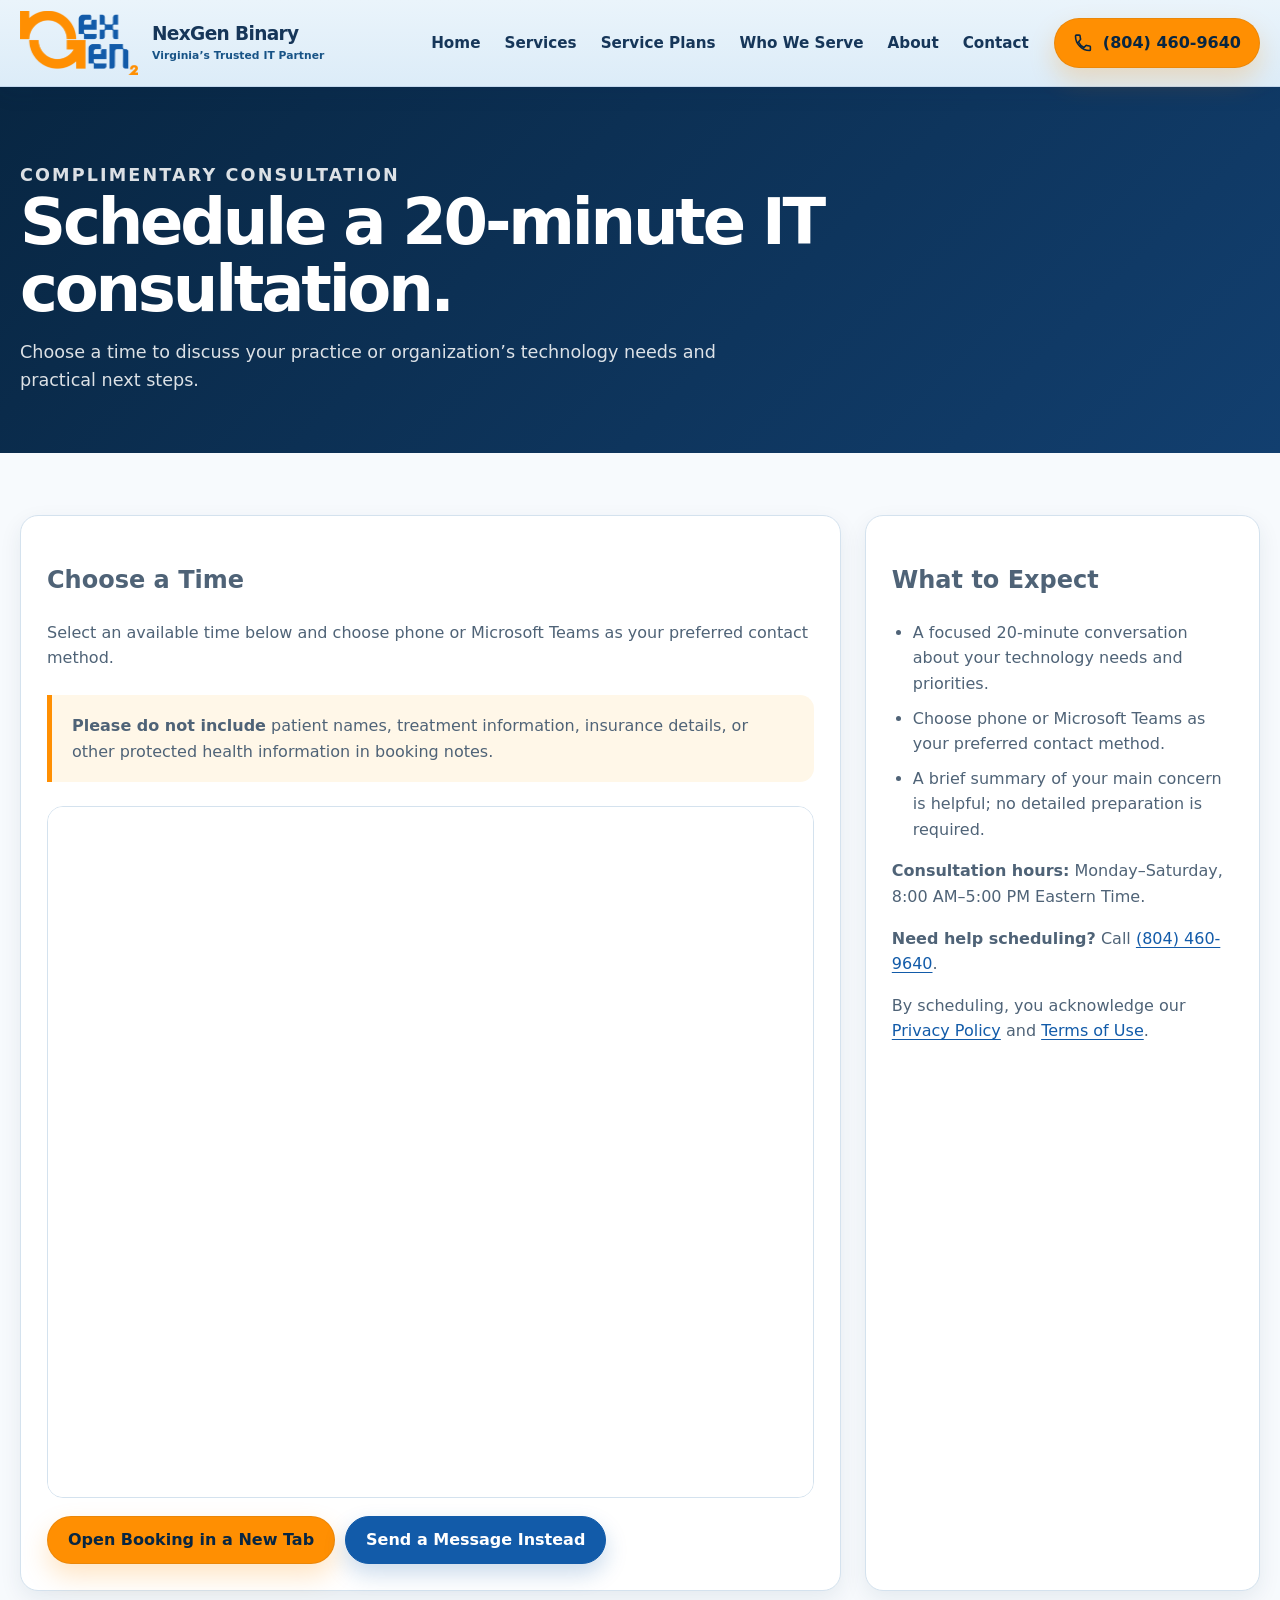
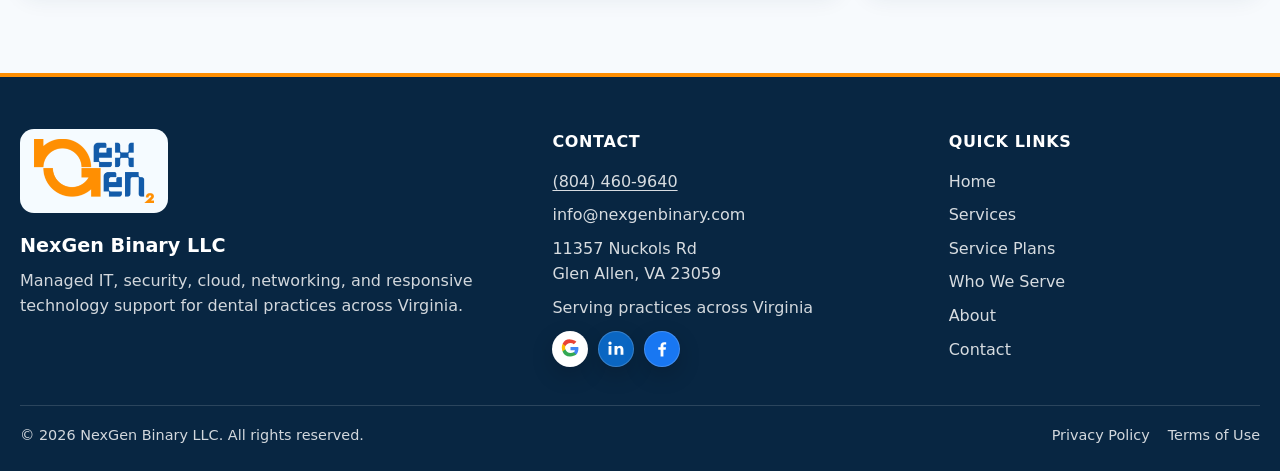
==== commit 774c6658: "Add files via upload" ====
--- a/book/index.html
+++ b/book/index.html
@@ -1,6 +1,6 @@
 <!DOCTYPE html>
 
-<!-- NexGen Binary build: production-2026-07-24-v7-compatibility -->
+<!-- NexGen Binary build: production-2026-09-11-v8-facebook-hours -->
 <html lang="en-US">
 <head>
 <meta charset="utf-8"/>
@@ -8,8 +8,8 @@
 <title>Schedule an IT Consultation | NexGen Binary</title>
 <meta content="#0b2f53" name="theme-color"/>
 <meta content="telephone=no, address=no, email=no" name="format-detection"/>
-<meta content="Schedule a consultation with NexGen Binary for managed IT, cybersecurity, Microsoft 365, cloud, networking, and dental-practice technology support." name="description"/><meta content="noindex,follow" name="robots"/><meta content="production-2026-07-24-v7-compatibility" name="x-nexgen-build"/><meta content="website" property="og:type"/><meta content="NexGen Binary" property="og:site_name"/><meta content="en_US" property="og:locale"/><meta content="Schedule an IT Consultation | NexGen Binary" property="og:title"/><meta content="Schedule a consultation with NexGen Binary for managed IT, cybersecurity, Microsoft 365, cloud, networking, and dental-practice technology support." property="og:description"/><link href="https://nexgenbinary.com/book/" rel="canonical"/><meta content="https://nexgenbinary.com/book/" property="og:url"/><meta content="https://nexgenbinary.com/social-preview.png" property="og:image"/><meta content="https://nexgenbinary.com/social-preview.png" property="og:image:secure_url"/><meta content="image/png" property="og:image:type"/><meta content="1200" property="og:image:width"/><meta content="630" property="og:image:height"/><meta content="NexGen Binary — managed IT for dental practices across Virginia" property="og:image:alt"/><meta content="summary_large_image" name="twitter:card"/><meta content="Schedule an IT Consultation | NexGen Binary" name="twitter:title"/><meta content="Schedule a consultation with NexGen Binary for managed IT, cybersecurity, Microsoft 365, cloud, networking, and dental-practice technology support." name="twitter:description"/><meta content="https://nexgenbinary.com/social-preview.png" name="twitter:image"/><link href="../favicon.ico?v=20260718prod1" rel="shortcut icon"/><link href="../favicon-16x16.png?v=20260718prod1" rel="icon" sizes="16x16" type="image/png"/><link href="../favicon-32x32.png?v=20260718prod1" rel="icon" sizes="32x32" type="image/png"/><link href="../favicon.svg?v=20260718prod1" rel="icon" type="image/svg+xml"/><link href="../apple-touch-icon.png?v=20260718prod1" rel="apple-touch-icon" sizes="180x180"/><link href="../assets/site.css?v=20260724prod7" rel="stylesheet"/><meta content="strict-origin-when-cross-origin" name="referrer"/></head>
-<body data-nexgen-build="production-2026-07-24-v7-compatibility">
+<meta content="Schedule a consultation with NexGen Binary for managed IT, cybersecurity, Microsoft 365, cloud, networking, and dental-practice technology support." name="description"/><meta content="noindex,follow" name="robots"/><meta content="production-2026-09-11-v8-facebook-hours" name="x-nexgen-build"/><meta content="website" property="og:type"/><meta content="NexGen Binary" property="og:site_name"/><meta content="en_US" property="og:locale"/><meta content="Schedule an IT Consultation | NexGen Binary" property="og:title"/><meta content="Schedule a consultation with NexGen Binary for managed IT, cybersecurity, Microsoft 365, cloud, networking, and dental-practice technology support." property="og:description"/><link href="https://nexgenbinary.com/book/" rel="canonical"/><meta content="https://nexgenbinary.com/book/" property="og:url"/><meta content="https://nexgenbinary.com/social-preview.png" property="og:image"/><meta content="https://nexgenbinary.com/social-preview.png" property="og:image:secure_url"/><meta content="image/png" property="og:image:type"/><meta content="1200" property="og:image:width"/><meta content="630" property="og:image:height"/><meta content="NexGen Binary — managed IT for dental practices across Virginia" property="og:image:alt"/><meta content="summary_large_image" name="twitter:card"/><meta content="Schedule an IT Consultation | NexGen Binary" name="twitter:title"/><meta content="Schedule a consultation with NexGen Binary for managed IT, cybersecurity, Microsoft 365, cloud, networking, and dental-practice technology support." name="twitter:description"/><meta content="https://nexgenbinary.com/social-preview.png" name="twitter:image"/><link href="../favicon.ico?v=20260718prod1" rel="shortcut icon"/><link href="../favicon-16x16.png?v=20260718prod1" rel="icon" sizes="16x16" type="image/png"/><link href="../favicon-32x32.png?v=20260718prod1" rel="icon" sizes="32x32" type="image/png"/><link href="../favicon.svg?v=20260718prod1" rel="icon" type="image/svg+xml"/><link href="../apple-touch-icon.png?v=20260718prod1" rel="apple-touch-icon" sizes="180x180"/><link href="../assets/site.css?v=20260911prod8" rel="stylesheet"/><meta content="strict-origin-when-cross-origin" name="referrer"/></head>
+<body data-nexgen-build="production-2026-09-11-v8-facebook-hours">
 <a class="skip-link" href="#main-content">Skip to main content</a>
 <header class="site-header" data-site-header="">
 <div class="site-shell header-inner">
@@ -50,7 +50,7 @@
 <li>Choose phone or Microsoft Teams as your preferred contact method.</li>
 <li>A brief summary of your main concern is helpful; no detailed preparation is required.</li>
 </ul>
-<p><strong>Consultation hours:</strong> Monday–Saturday, 9:00 AM–5:00 PM Eastern Time.</p>
+<p><strong>Consultation hours:</strong> Monday–Saturday, 8:00 AM–5:00 PM Eastern Time.</p>
 <p><strong>Need help scheduling?</strong> Call <a href="tel:+18044609640">(804) 460-9640</a>.</p>
 <p>By scheduling, you acknowledge our <a href="../privacy/">Privacy Policy</a> and <a href="../terms/">Terms of Use</a>.</p>
 </aside>
@@ -63,7 +63,13 @@
 <h2 class="footer-title">NexGen Binary LLC</h2>
 <div class="footer-copy-row"><p class="footer-copy">Managed IT, security, cloud, networking, and responsive technology support for dental practices across Virginia.</p></div>
 </div>
-<div><h2 class="footer-heading">Contact</h2><ul class="footer-list"><li><a aria-label="Call NexGen Binary at eight zero four, four six zero, nine six four zero" class="footer-phone-button" data-call-phone="" href="tel:+18044609640"><span class="phone-number-display">(804) 460-9640</span></a></li><li><a href="mailto:info@nexgenbinary.com">info@nexgenbinary.com</a></li><li><address class="footer-address">11357 Nuckols Rd<br/>Glen Allen, VA 23059</address></li><li class="footer-service-area"><span>Serving practices across Virginia</span><a aria-label="View NexGen Binary LLC on Google" class="google-business footer-google-business" href="https://share.google/UWWubeCa8CN4sffAM" rel="noopener noreferrer" target="_blank" title="NexGen Binary LLC on Google"><svg aria-hidden="true" viewbox="0 0 24 24"><path d="M22 12.27c0-.79-.07-1.54-.2-2.27H12v4.29h5.6a4.79 4.79 0 0 1-2.08 3.14v2.61h3.37C20.86 18.18 22 15.48 22 12.27Z" fill="#4285F4"></path><path d="M12 22c2.97 0 5.46-.98 7.28-2.66l-3.37-2.61c-.94.63-2.15 1.01-3.91 1.01-3 0-5.54-2.02-6.45-4.73H2.08v2.97A9.99 9.99 0 0 0 12 22Z" fill="#34A853"></path><path d="M5.55 13.01A5.99 5.99 0 0 1 5.2 11c0-.7.12-1.38.35-2.01V6.02H2.08A9.99 9.99 0 0 0 1 11c0 1.61.38 3.13 1.08 4.48l3.47-2.47Z" fill="#FBBC05"></path><path d="M12 4.96c1.62 0 3.08.56 4.23 1.66l3.17-3.17C17.45 1.63 14.97.5 12 .5A9.99 9.99 0 0 0 2.08 6.02l3.47 2.97C6.46 6.98 9 4.96 12 4.96Z" fill="#EA4335"></path></svg></a></li></ul></div>
+<div><h2 class="footer-heading">Contact</h2><ul class="footer-list"><li><a aria-label="Call NexGen Binary at eight zero four, four six zero, nine six four zero" class="footer-phone-button" data-call-phone="" href="tel:+18044609640"><span class="phone-number-display">(804) 460-9640</span></a></li><li><a href="mailto:info@nexgenbinary.com">info@nexgenbinary.com</a></li><li><address class="footer-address">11357 Nuckols Rd<br/>Glen Allen, VA 23059</address></li><li class="footer-service-area"><span>Serving practices across Virginia</span><span class="footer-social-links"><a aria-label="View NexGen Binary LLC on Google" class="google-business footer-google-business footer-social-link" href="https://share.google/UWWubeCa8CN4sffAM" rel="noopener noreferrer" target="_blank" title="NexGen Binary LLC on Google">
+<svg aria-hidden="true" viewbox="0 0 24 24"><path d="M22 12.27c0-.79-.07-1.54-.2-2.27H12v4.29h5.6a4.79 4.79 0 0 1-2.08 3.14v2.61h3.37C20.86 18.18 22 15.48 22 12.27Z" fill="#4285F4"></path><path d="M12 22c2.97 0 5.46-.98 7.28-2.66l-3.37-2.61c-.94.63-2.15 1.01-3.91 1.01-3 0-5.54-2.02-6.45-4.73H2.08v2.97A9.99 9.99 0 0 0 12 22Z" fill="#34A853"></path><path d="M5.55 13.01A5.99 5.99 0 0 1 5.2 11c0-.7.12-1.38.35-2.01V6.02H2.08A9.99 9.99 0 0 0 1 11c0 1.61.38 3.13 1.08 4.48l3.47-2.47Z" fill="#FBBC05"></path><path d="M12 4.96c1.62 0 3.08.56 4.23 1.66l3.17-3.17C17.45 1.63 14.97.5 12 .5A9.99 9.99 0 0 0 2.08 6.02l3.47 2.97C6.46 6.98 9 4.96 12 4.96Z" fill="#EA4335"></path></svg>
+</a><a aria-label="View NexGen Binary LLC on LinkedIn" class="linkedin-business footer-linkedin-business footer-social-link" href="https://www.linkedin.com/company/-nexgen-binary/" rel="noopener noreferrer" target="_blank" title="NexGen Binary LLC on LinkedIn">
+<svg aria-hidden="true" viewbox="0 0 24 24"><path d="M6.5 8.3H3.1V19h3.4V8.3ZM4.8 3A2 2 0 1 0 4.8 7a2 2 0 0 0 0-4ZM20.9 12.9c0-3.2-1.7-4.9-4.1-4.9-1.9 0-2.8 1-3.2 1.8V8.3h-3.4V19h3.4v-5.3c0-1.4.3-2.8 2.1-2.8 1.8 0 1.8 1.7 1.8 2.9V19h3.4v-6.1Z" fill="#fff"></path></svg>
+</a><a aria-label="View NexGen Binary LLC on Facebook" class="facebook-business footer-facebook-business footer-social-link" href="https://www.facebook.com/NexGenBinary/" rel="noopener noreferrer" target="_blank" title="NexGen Binary LLC on Facebook">
+<svg aria-hidden="true" viewbox="0 0 24 24"><path d="M13.7 21v-8h2.7l.4-3h-3.1V8.1c0-.9.3-1.5 1.6-1.5H17V3.9c-.3 0-1.3-.1-2.5-.1-2.5 0-4.2 1.5-4.2 4.3V10H7.5v3h2.8v8h3.4Z" fill="#fff"></path></svg>
+</a></span></li></ul></div>
 <div><h2 class="footer-heading">Quick Links</h2><ul class="footer-list"><li><a href="../#home">Home</a></li><li><a href="../#services">Services</a></li><li><a href="../#pricing">Service Plans</a></li><li><a href="../#who-we-serve">Who We Serve</a></li><li><a href="../#about">About</a></li><li><a href="../#contact">Contact</a></li></ul></div>
 </div>
 <div class="site-shell footer-bottom"><div>© 2026 NexGen Binary LLC. All rights reserved.</div><nav aria-label="Legal links" class="footer-legal"><a href="../privacy/">Privacy Policy</a><a href="../terms/">Terms of Use</a></nav></div>
@@ -71,5 +77,5 @@
 <button aria-hidden="true" aria-label="Back to top" class="back-to-top" data-back-to-top="" tabindex="-1" title="Back to top" type="button">
 <svg aria-hidden="true" viewbox="0 0 24 24"><path d="M6 14.5 12 8l6 6.5" fill="none" stroke="currentColor" stroke-linecap="round" stroke-linejoin="round" stroke-width="2.2"></path></svg>
 </button>
-<script defer="" src="../assets/site.js?v=20260724prod7"></script></body>
+<script defer="" src="../assets/site.js?v=20260911prod8"></script></body>
 </html>
--- a/assets/site.css
+++ b/assets/site.css
@@ -1214,6 +1214,9 @@
 }
 #contact .captcha-compact {
   margin-top: 0;
+  padding: 0;
+  border: 0;
+  background: transparent;
 }
 #contact .captcha-compact,
 #contact .contact-form-v19 .h-captcha,
@@ -1252,21 +1255,55 @@
 }
 
 
-/* Footer service-area Google Business placement */
+/* Footer social links: Google Business, LinkedIn, and Facebook */
 .footer-service-area {
   display: grid;
   justify-items: start;
   gap: 10px;
 }
-.footer-service-area .footer-google-business {
-  width: 34px;
-  height: 34px;
+.footer-social-links {
+  display: flex;
+  align-items: center;
+  flex-wrap: wrap;
+  gap: 10px;
+}
+.footer-social-link {
+  width: 36px;
+  height: 36px;
   margin: 0;
-  flex: 0 0 34px;
+  flex: 0 0 36px;
+  transition: transform 160ms ease, box-shadow 160ms ease, border-color 160ms ease;
+}
+.footer-social-link:hover {
+  transform: translateY(-1px);
+  border-color: rgba(255, 255, 255, 0.34);
+  box-shadow: 0 10px 24px rgba(0, 0, 0, 0.24);
 }
 .footer-service-area .footer-google-business svg {
   width: 19px;
   height: 19px;
+}
+.footer-linkedin-business,
+.footer-facebook-business {
+  display: inline-grid;
+  place-items: center;
+  border: 1px solid rgba(255, 255, 255, 0.18);
+  border-radius: 50%;
+  box-shadow: 0 8px 22px rgba(0, 0, 0, 0.18);
+}
+.footer-linkedin-business { background: #0a66c2; }
+.footer-facebook-business { background: #1877f2; }
+.footer-linkedin-business svg,
+.footer-facebook-business svg {
+  width: 20px;
+  height: 20px;
+}
+@media (max-width: 700px) {
+  .footer-social-link {
+    width: 44px;
+    height: 44px;
+    flex-basis: 44px;
+  }
 }
 
 
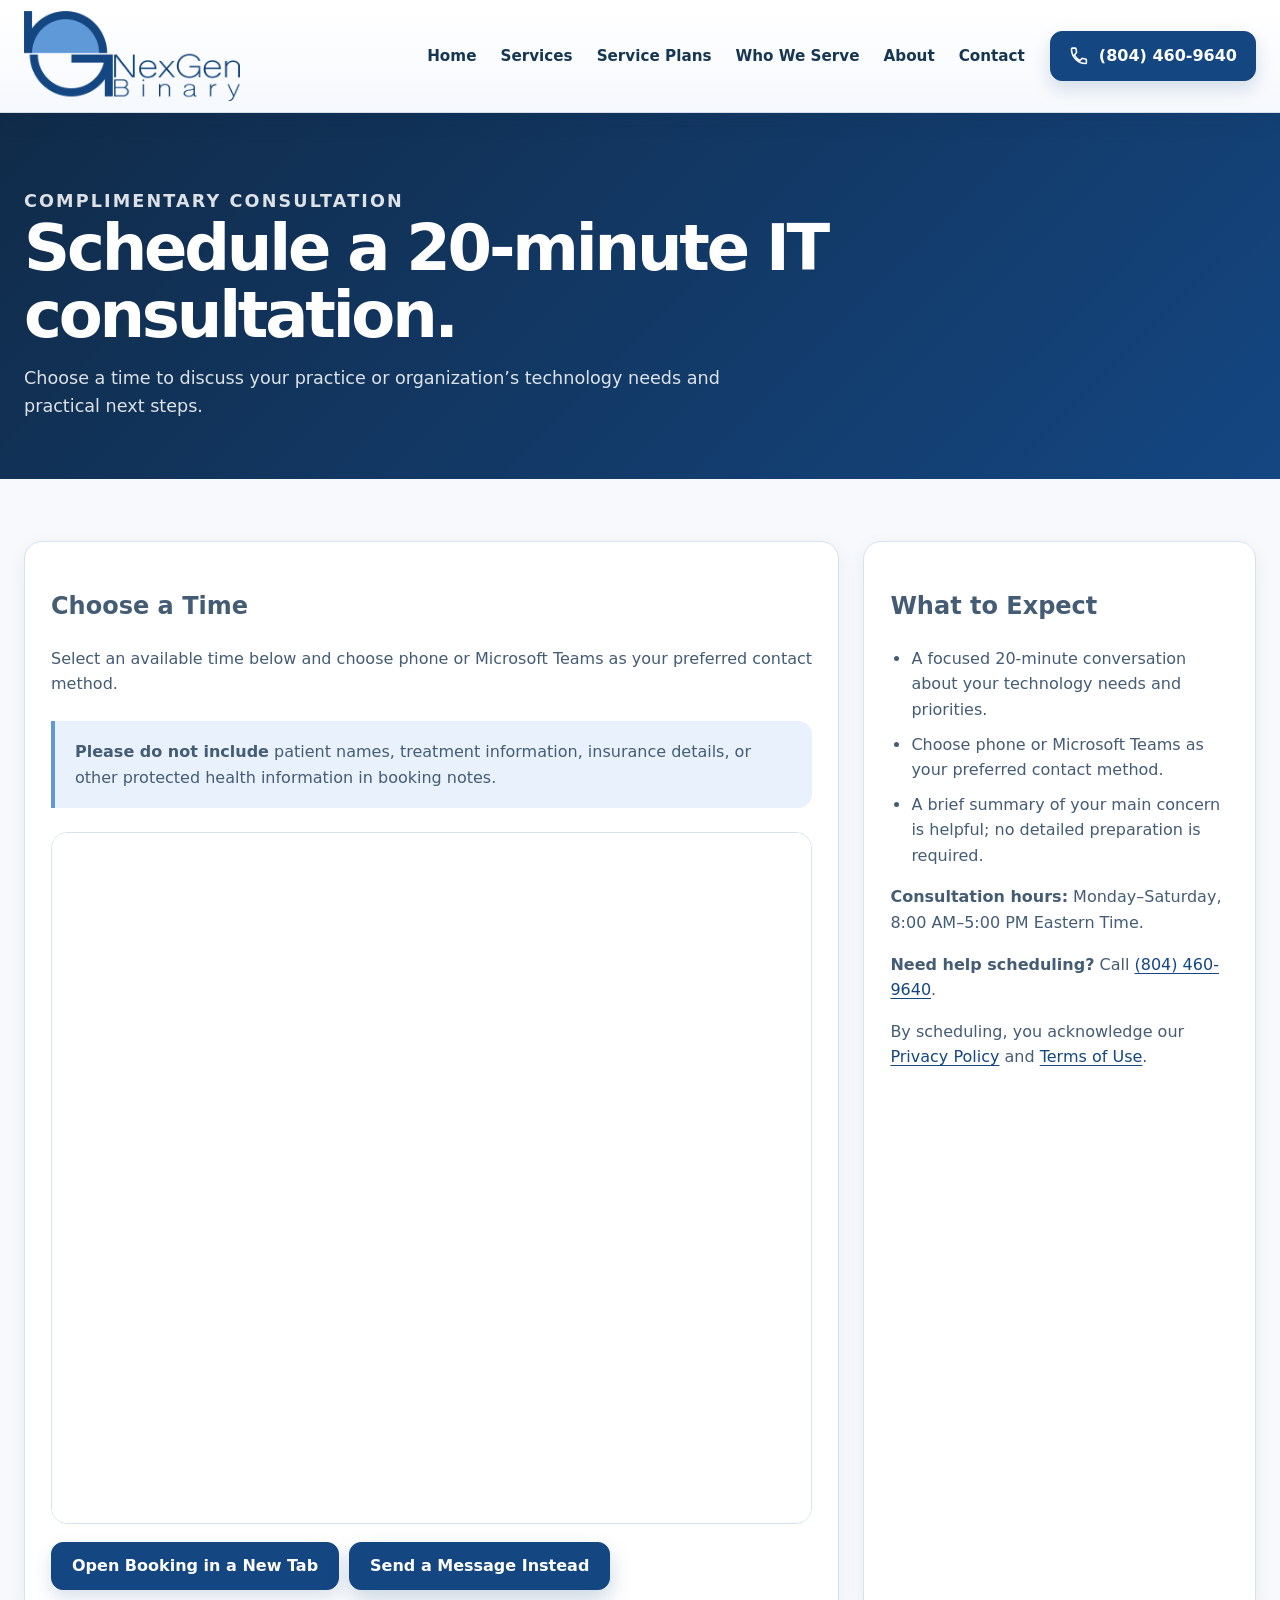
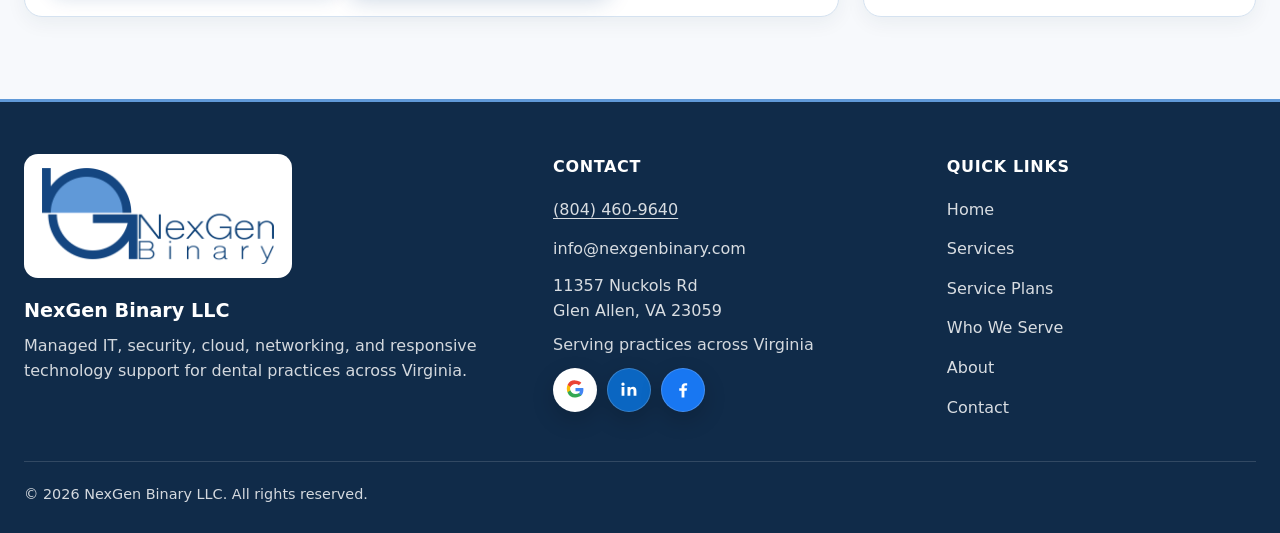
==== commit cd43e48a: "Add files via upload" ====
--- a/book/index.html
+++ b/book/index.html
@@ -1,21 +1,22 @@
 <!DOCTYPE html>
 
-<!-- NexGen Binary build: production-2026-09-11-v8-facebook-hours -->
+<!-- NexGen Binary build: production-2026-11-25-v9-blue-brand -->
 <html lang="en-US">
 <head>
 <meta charset="utf-8"/>
+<meta content="light" name="color-scheme"/>
 <meta content="width=device-width, initial-scale=1, viewport-fit=cover" name="viewport"/>
 <title>Schedule an IT Consultation | NexGen Binary</title>
-<meta content="#0b2f53" name="theme-color"/>
+<meta content="#144681" name="theme-color"/>
 <meta content="telephone=no, address=no, email=no" name="format-detection"/>
-<meta content="Schedule a consultation with NexGen Binary for managed IT, cybersecurity, Microsoft 365, cloud, networking, and dental-practice technology support." name="description"/><meta content="noindex,follow" name="robots"/><meta content="production-2026-09-11-v8-facebook-hours" name="x-nexgen-build"/><meta content="website" property="og:type"/><meta content="NexGen Binary" property="og:site_name"/><meta content="en_US" property="og:locale"/><meta content="Schedule an IT Consultation | NexGen Binary" property="og:title"/><meta content="Schedule a consultation with NexGen Binary for managed IT, cybersecurity, Microsoft 365, cloud, networking, and dental-practice technology support." property="og:description"/><link href="https://nexgenbinary.com/book/" rel="canonical"/><meta content="https://nexgenbinary.com/book/" property="og:url"/><meta content="https://nexgenbinary.com/social-preview.png" property="og:image"/><meta content="https://nexgenbinary.com/social-preview.png" property="og:image:secure_url"/><meta content="image/png" property="og:image:type"/><meta content="1200" property="og:image:width"/><meta content="630" property="og:image:height"/><meta content="NexGen Binary — managed IT for dental practices across Virginia" property="og:image:alt"/><meta content="summary_large_image" name="twitter:card"/><meta content="Schedule an IT Consultation | NexGen Binary" name="twitter:title"/><meta content="Schedule a consultation with NexGen Binary for managed IT, cybersecurity, Microsoft 365, cloud, networking, and dental-practice technology support." name="twitter:description"/><meta content="https://nexgenbinary.com/social-preview.png" name="twitter:image"/><link href="../favicon.ico?v=20260718prod1" rel="shortcut icon"/><link href="../favicon-16x16.png?v=20260718prod1" rel="icon" sizes="16x16" type="image/png"/><link href="../favicon-32x32.png?v=20260718prod1" rel="icon" sizes="32x32" type="image/png"/><link href="../favicon.svg?v=20260718prod1" rel="icon" type="image/svg+xml"/><link href="../apple-touch-icon.png?v=20260718prod1" rel="apple-touch-icon" sizes="180x180"/><link href="../assets/site.css?v=20260911prod8" rel="stylesheet"/><meta content="strict-origin-when-cross-origin" name="referrer"/></head>
-<body data-nexgen-build="production-2026-09-11-v8-facebook-hours">
+<meta content="Schedule a consultation with NexGen Binary for managed IT, cybersecurity, Microsoft 365, cloud, networking, and dental-practice technology support." name="description"/><meta content="noindex,follow" name="robots"/><meta content="production-2026-11-25-v9-blue-brand" name="x-nexgen-build"/><meta content="website" property="og:type"/><meta content="NexGen Binary" property="og:site_name"/><meta content="en_US" property="og:locale"/><meta content="Schedule an IT Consultation | NexGen Binary" property="og:title"/><meta content="Schedule a consultation with NexGen Binary for managed IT, cybersecurity, Microsoft 365, cloud, networking, and dental-practice technology support." property="og:description"/><link href="https://nexgenbinary.com/book/" rel="canonical"/><meta content="https://nexgenbinary.com/book/" property="og:url"/><meta content="https://nexgenbinary.com/social-preview.png?v=20261125brand9" property="og:image"/><meta content="https://nexgenbinary.com/social-preview.png?v=20261125brand9" property="og:image:secure_url"/><meta content="image/png" property="og:image:type"/><meta content="1200" property="og:image:width"/><meta content="630" property="og:image:height"/><meta content="NexGen Binary — managed IT for dental practices across Virginia" property="og:image:alt"/><meta content="summary_large_image" name="twitter:card"/><meta content="Schedule an IT Consultation | NexGen Binary" name="twitter:title"/><meta content="Schedule a consultation with NexGen Binary for managed IT, cybersecurity, Microsoft 365, cloud, networking, and dental-practice technology support." name="twitter:description"/><meta content="https://nexgenbinary.com/social-preview.png?v=20261125brand9" name="twitter:image"/><link href="../favicon.ico?v=20261125brand9" rel="shortcut icon"/><link href="../favicon-16x16.png?v=20261125brand9" rel="icon" sizes="16x16" type="image/png"/><link href="../favicon-32x32.png?v=20261125brand9" rel="icon" sizes="32x32" type="image/png"/><link href="../favicon.svg?v=20261125brand9" rel="icon" type="image/svg+xml"/><link href="../apple-touch-icon.png?v=20261125brand9" rel="apple-touch-icon" sizes="180x180"/><link href="../assets/site.css?v=20261125brand9" rel="stylesheet"/><meta content="strict-origin-when-cross-origin" name="referrer"/></head>
+<body data-nexgen-build="production-2026-11-25-v9-blue-brand">
 <a class="skip-link" href="#main-content">Skip to main content</a>
 <header class="site-header" data-site-header="">
 <div class="site-shell header-inner">
 <a aria-label="NexGen Binary home" class="brand" href="../#home">
-<img alt="NexGen Binary logo" class="brand-logo" decoding="async" height="1023" src="../nexgenbinary-logo.png?v=20260713v17" width="1910"/>
-<span class="brand-copy"><span class="brand-name">NexGen Binary</span><span class="brand-slogan">Virginia’s Trusted IT Partner</span></span>
+<img alt="NexGen Binary logo" class="brand-logo" decoding="async" height="396" src="../nexgenbinary-logo.png?v=20261125brand9" width="960"/>
+
 </a>
 <button aria-controls="primary-navigation" aria-expanded="false" aria-label="Open navigation" class="nav-toggle" data-nav-toggle="" type="button"><span></span><span></span><span></span></button>
 <nav aria-label="Primary navigation" class="primary-nav" data-primary-nav="" id="primary-navigation">
@@ -59,7 +60,7 @@
 <footer class="site-footer">
 <div class="site-shell footer-main">
 <div>
-<div class="footer-brand-panel"><img alt="NexGen Binary logo" decoding="async" height="1023" loading="lazy" src="../nexgenbinary-logo.png?v=20260713v17" width="1910"/></div>
+<div class="footer-brand-panel"><img alt="NexGen Binary logo" decoding="async" height="396" loading="lazy" src="../nexgenbinary-logo.png?v=20261125brand9" width="960"/></div>
 <h2 class="footer-title">NexGen Binary LLC</h2>
 <div class="footer-copy-row"><p class="footer-copy">Managed IT, security, cloud, networking, and responsive technology support for dental practices across Virginia.</p></div>
 </div>
@@ -77,5 +78,5 @@
 <button aria-hidden="true" aria-label="Back to top" class="back-to-top" data-back-to-top="" tabindex="-1" title="Back to top" type="button">
 <svg aria-hidden="true" viewbox="0 0 24 24"><path d="M6 14.5 12 8l6 6.5" fill="none" stroke="currentColor" stroke-linecap="round" stroke-linejoin="round" stroke-width="2.2"></path></svg>
 </button>
-<script defer="" src="../assets/site.js?v=20260911prod8"></script></body>
+<script defer="" src="../assets/site.js?v=20261125brand9"></script></body>
 </html>
--- a/assets/site.css
+++ b/assets/site.css
@@ -1,30 +1,36 @@
 
+/* NexGen Binary — blue identity, November 2026. Main logo pixels are unchanged. */
 :root {
-  --brand-blue: #125ba9;
-  --brand-orange: #ff8f02;
-  --navy-950: #082642;
-  --navy-900: #0b2f53;
-  --navy-800: #123f6f;
-  --navy-700: #175386;
-  --text-strong: #163659;
-  --text: #4f6377;
-  --text-muted: #5b6f84;
-  --header-top: #eaf4fb;
-  --header-bottom: #dcecf8;
-  --body: #f7fafd;
+  color-scheme: light;
+  --brand-blue: #144681;
+  --brand-light: #6099d8;
+  --brand-hover: #0d4076;
+  --accent-soft: #e8f1fc;
+  --accent-on-dark: #b9d8f8;
+  --navy-950: #102b49;
+  --navy-900: #123759;
+  --navy-800: #144681;
+  --navy-700: #265e99;
+  --text-strong: #173652;
+  --text: #445c74;
+  --text-muted: #526a80;
+  --header-top: #ffffff;
+  --header-bottom: #f6f9fd;
+  --body: #f7f9fc;
   --surface: #ffffff;
-  --surface-soft: #eef5fa;
-  --surface-blue: #e8f2f9;
-  --border: #d4e2ee;
-  --border-strong: #bfd4e4;
+  --surface-soft: #f1f6fc;
+  --surface-blue: #eaf2fb;
+  --border: #d5e2f0;
+  --border-strong: #9cb6d2;
   --success: #18794e;
   --danger: #b42318;
-  --shadow-sm: 0 8px 22px rgba(15, 47, 82, 0.08);
-  --shadow-md: 0 18px 44px rgba(15, 47, 82, 0.12);
+  --shadow-sm: 0 6px 20px rgba(16, 43, 73, 0.06);
+  --shadow-md: 0 16px 36px rgba(16, 43, 73, 0.10);
   --radius-sm: 12px;
   --radius-md: 18px;
-  --radius-lg: 26px;
-  --header-height: 86px;
+  --radius-lg: 24px;
+  --header-min-height: 112px;
+  --header-height: 112px;
   --max-width: 1240px;
 }
 
@@ -35,7 +41,7 @@
   color: var(--text);
   background: var(--body);
   font-family: Inter, ui-sans-serif, system-ui, -apple-system, BlinkMacSystemFont, "Segoe UI", sans-serif;
-  font-size: 16px;
+  font-size: 1rem;
   line-height: 1.6;
   text-rendering: optimizeLegibility;
   -webkit-font-smoothing: antialiased;
@@ -43,7 +49,11 @@
 img, svg { display: block; max-width: 100%; }
 a { color: var(--brand-blue); text-underline-offset: 3px; }
 a:hover { color: var(--navy-800); }
-button, input, textarea { font: inherit; }
+button, input, textarea, select { font: inherit; }
+button, input, textarea, select { max-width: 100%; }
+button { touch-action: manipulation; }
+[hidden] { display: none !important; }
+h1, h2, h3 { overflow-wrap: break-word; }
 button, a { -webkit-tap-highlight-color: transparent; }
 
 .skip-link {
@@ -61,12 +71,12 @@
 .skip-link:focus { transform: translateY(0); }
 
 :focus-visible {
-  outline: 3px solid var(--brand-orange);
+  outline: 3px solid var(--brand-blue);
   outline-offset: 3px;
 }
 
 .site-shell {
-  width: min(var(--max-width), calc(100% - 40px));
+  width: min(var(--max-width), calc(100% - 48px));
   margin-inline: auto;
 }
 
@@ -89,17 +99,18 @@
   position: sticky;
   z-index: 1000;
   top: 0;
-  min-height: var(--header-height);
+  min-height: var(--header-min-height);
   background: linear-gradient(180deg, var(--header-top), var(--header-bottom));
-  border-bottom: 1px solid rgba(18, 91, 169, 0.18);
+  border-bottom: 1px solid rgba(20, 70, 129, 0.18);
   box-shadow: 0 7px 20px rgba(11, 47, 83, 0.08);
 }
 .header-inner {
-  min-height: var(--header-height);
+  min-height: var(--header-min-height);
   display: flex;
   align-items: center;
   justify-content: space-between;
-  gap: 24px;
+  gap: 28px;
+  padding-block: 10px;
 }
 .brand {
   display: inline-flex;
@@ -111,35 +122,18 @@
   text-decoration: none;
 }
 .brand-logo {
-  width: 118px;
-  height: 64px;
+  width: 216px;
+  height: auto;
+  aspect-ratio: 80 / 33;
   object-fit: contain;
   flex: 0 0 auto;
-}
-.brand-copy { min-width: 0; line-height: 1.1; }
-.brand-name {
-  display: block;
-  color: var(--text-strong);
-  font-size: clamp(1.12rem, 1.45vw, 1.42rem);
-  font-weight: 900;
-  letter-spacing: -0.035em;
-  white-space: nowrap;
-}
-.brand-slogan {
-  display: block;
-  margin-top: 5px;
-  color: var(--navy-700);
-  font-size: clamp(0.67rem, 0.82vw, 0.78rem);
-  font-weight: 800;
-  letter-spacing: 0.005em;
-  white-space: nowrap;
 }
 .nav-toggle {
   display: none;
   width: 44px;
   height: 44px;
   padding: 10px;
-  border: 1px solid rgba(18, 91, 169, 0.25);
+  border: 1px solid rgba(20, 70, 129, 0.25);
   border-radius: 12px;
   color: var(--text-strong);
   background: rgba(255, 255, 255, 0.68);
@@ -194,8 +188,8 @@
   border-radius: 2px;
   background: transparent;
 }
-.nav-link:hover, .nav-link.is-active { color: var(--navy-900); background: rgba(255, 255, 255, 0.64); }
-.nav-link.is-active::after { background: var(--brand-orange); }
+.nav-link:hover, .nav-link.is-active { color: var(--brand-blue); background: var(--accent-soft); }
+.nav-link.is-active::after { background: var(--brand-blue); }
 .header-actions { display: flex; align-items: center; gap: 10px; }
 
 /* Buttons */
@@ -207,27 +201,30 @@
   min-height: 48px;
   padding: 11px 20px;
   border: 1px solid transparent;
-  border-radius: 999px;
+  border-radius: 12px;
   text-decoration: none;
-  font-weight: 900;
+  font-weight: 750;
   line-height: 1.15;
   cursor: pointer;
   transition: transform 160ms ease, box-shadow 160ms ease, background-color 160ms ease, border-color 160ms ease;
 }
-.button:hover { transform: translateY(-2px); }
+@media (hover: hover) and (pointer: fine) {
+  .button:hover { transform: translateY(-1px); }
+}
 .button svg { width: 20px; height: 20px; flex: 0 0 auto; }
 .button-primary {
-  color: var(--navy-950);
-  background: var(--brand-orange);
-  border-color: rgba(11, 47, 83, 0.08);
-  box-shadow: 0 12px 26px rgba(255, 143, 2, 0.23);
-}
-.button-primary:hover { color: var(--navy-950); background: #ff9e24; box-shadow: 0 16px 30px rgba(255, 143, 2, 0.29); }
+  color: #fff;
+  background: var(--brand-blue);
+  border-color: var(--brand-blue);
+  box-shadow: 0 8px 18px rgba(20, 70, 129, 0.16);
+}
+.button-primary:hover { color: #fff; background: var(--brand-hover); border-color: var(--brand-hover); box-shadow: 0 10px 24px rgba(20, 70, 129, 0.22); }
+.button:disabled { cursor: wait; opacity: 0.7; transform: none; }
 .button-secondary {
   color: #fff;
   background: var(--brand-blue);
   border-color: var(--brand-blue);
-  box-shadow: 0 10px 22px rgba(18, 91, 169, 0.22);
+  box-shadow: 0 10px 22px rgba(20, 70, 129, 0.22);
 }
 .button-secondary:hover { color: #fff; background: var(--navy-800); border-color: var(--navy-800); }
 .button-ghost {
@@ -249,7 +246,7 @@
 .hero {
   color: #fff;
   background:
-    radial-gradient(circle at 92% 10%, rgba(75, 132, 183, 0.24), transparent 36%),
+    radial-gradient(circle at 92% 10%, rgba(96, 153, 216, 0.24), transparent 36%),
     linear-gradient(135deg, var(--navy-950) 0%, var(--navy-800) 100%);
 }
 .hero-inner {
@@ -264,10 +261,10 @@
   max-width: 760px;
   margin: 0;
   color: #fff;
-  font-size: clamp(2.8rem, 5.1vw, 4.55rem);
-  font-weight: 900;
-  line-height: 0.99;
-  letter-spacing: -0.062em;
+  font-size: clamp(2.4rem, 4.7vw, 4.05rem);
+  font-weight: 800;
+  line-height: 1.08;
+  letter-spacing: -0.045em;
 }
 .hero-title span { display: block; }
 
@@ -292,7 +289,7 @@
   padding: clamp(22px, 3vw, 34px);
   border: 1px solid rgba(255, 255, 255, 0.24);
   border-radius: var(--radius-lg);
-  background: linear-gradient(180deg, rgba(92, 139, 181, 0.42), rgba(54, 103, 148, 0.38));
+  background: linear-gradient(160deg, rgba(96, 153, 216, 0.24), rgba(20, 70, 129, 0.26));
   box-shadow: 0 24px 60px rgba(0, 0, 0, 0.2);
 }
 .hero-panel h2 { margin: 0 0 20px; color: #fff; font-size: clamp(2rem, 3vw, 2.55rem); line-height: 1.05; letter-spacing: -0.04em; }
@@ -331,9 +328,9 @@
   }
 
   .hero-service:hover .icon-tile {
-    color: var(--navy-950);
-    border-color: var(--brand-orange);
-    background: var(--brand-orange);
+    color: var(--brand-blue);
+    border-color: var(--brand-light);
+    background: var(--accent-soft);
     transform: translateY(-1px) scale(1.04);
   }
 }
@@ -343,9 +340,9 @@
   width: 52px;
   height: 52px;
   color: var(--brand-blue);
-  border: 1px solid #b9dcf1;
+  border: 1px solid var(--border);
   border-radius: 15px;
-  background: #e6f4fc;
+  background: var(--accent-soft);
   transition: color 160ms ease, background-color 160ms ease, border-color 160ms ease, transform 160ms ease;
 }
 .icon-tile svg { width: 24px; height: 24px; }
@@ -375,11 +372,11 @@
   box-shadow: var(--shadow-sm);
 }
 .card-hover { transition: transform 160ms ease, box-shadow 160ms ease, border-color 160ms ease; }
-.card-hover:hover { transform: translateY(-3px); border-color: #bcd4e7; box-shadow: var(--shadow-md); }
+.card-hover:hover { transform: translateY(-2px); border-color: #bcd4e7; box-shadow: var(--shadow-md); }
 .card-hover:hover .icon-tile {
-  color: var(--navy-950);
-  border-color: var(--brand-orange);
-  background: var(--brand-orange);
+  color: var(--brand-blue);
+  border-color: var(--brand-light);
+  background: var(--accent-soft);
   transform: translateY(-1px) scale(1.04);
 }
 
@@ -421,7 +418,7 @@
   height: 28px;
   color: var(--navy-950);
   border-radius: 50%;
-  background: var(--brand-orange);
+  background: var(--accent-soft);
   font-weight: 900;
 }
 .why-grid {
@@ -460,7 +457,7 @@
   color: var(--navy-800);
   border-radius: 999px;
   background: var(--surface-blue);
-  font-size: 0.76rem;
+  font-size: 0.875rem;
   font-weight: 900;
   text-transform: uppercase;
   letter-spacing: 0.06em;
@@ -469,10 +466,10 @@
 /* Plans */
 .plans-grid { display: grid; grid-template-columns: repeat(2, minmax(0, 1fr)); gap: 22px; align-items: stretch; }
 .plan-card { display: flex; flex-direction: column; overflow: hidden; }
-.plan-card.is-featured { border-color: #9dc5e3; box-shadow: 0 22px 54px rgba(18, 91, 169, 0.16); }
+.plan-card.is-featured { border-color: #9dc5e3; box-shadow: 0 22px 54px rgba(20, 70, 129, 0.16); }
 .plan-head { min-height: 240px; padding: 26px; border-bottom: 1px solid var(--border); }
 .plan-card.is-featured .plan-head { background: linear-gradient(180deg, #f4faff, #fff); }
-.plan-badge { display: inline-flex; margin-bottom: 12px; padding: 5px 10px; color: var(--navy-900); border-radius: 999px; background: #dceefa; font-size: 0.78rem; font-weight: 900; letter-spacing: 0.06em; text-transform: uppercase; }
+.plan-badge { display: inline-flex; margin-bottom: 12px; padding: 5px 10px; color: var(--navy-900); border-radius: 999px; background: #dceefa; font-size: 0.875rem; font-weight: 900; letter-spacing: 0.06em; text-transform: uppercase; }
 .plan-head h3 { margin: 0; color: var(--text-strong); font-size: 1.55rem; line-height: 1.2; }
 .plan-price { margin: 8px 0 0; color: var(--brand-blue); font-weight: 900; }
 .plan-description { min-height: 50px; margin: 8px 0 18px; }
@@ -488,7 +485,7 @@
 .plan-feature, .plan-value { display: flex; align-items: center; padding: 12px 17px; }
 .plan-feature { color: var(--text-strong); font-weight: 800; }
 .plan-value { gap: 8px; border-left: 1px solid #edf2f6; }
-.plan-check { color: #d87300; font-size: 1.12rem; font-weight: 900; }
+.plan-check { color: var(--brand-blue); font-size: 1.12rem; font-weight: 900; }
 .plan-muted { color: var(--text-muted); }
 .plan-footnote { max-width: 980px; margin: 20px auto 0; color: var(--text-muted); font-size: 0.89rem; text-align: center; }
 
@@ -511,7 +508,7 @@
 }
 .service-area h3 { margin: 0 0 4px; color: #fff; }
 .service-area p { margin: 0; color: rgba(255, 255, 255, 0.86); }
-.service-area .icon-tile { color: var(--navy-950); border-color: transparent; background: var(--brand-orange); }
+.service-area .icon-tile { color: var(--navy-950); border-color: transparent; background: var(--accent-on-dark); }
 
 /* About */
 .about-layout { display: grid; grid-template-columns: minmax(0, 0.88fr) minmax(0, 1.12fr); gap: 32px; align-items: stretch; }
@@ -565,7 +562,7 @@
   color: var(--navy-800);
 }
 .footer-phone-button { color: rgba(255, 255, 255, 0.84); }
-.footer-phone-button:hover { color: var(--brand-orange); }
+.footer-phone-button:hover { color: var(--accent-on-dark); }
 
 /* Block browser/extension-added phone decorations without changing the intended SVG icons. */
 .contact-address { color: #111827; font-style: normal; line-height: 1.4; }
@@ -586,23 +583,23 @@
   min-height: 50px;
   padding: 11px 13px;
   color: var(--text-strong);
-  border: 1px solid #b9cfe0;
+  border: 1px solid #7894b2;
   border-radius: 12px;
   background: #fff;
   transition: border-color 140ms ease, box-shadow 140ms ease;
 }
 textarea.form-control { min-height: 250px; resize: vertical; flex: 1; }
-.form-control:focus { border-color: var(--brand-blue); outline: 0; box-shadow: 0 0 0 4px rgba(18, 91, 169, 0.12); }
+.form-control:focus { border-color: var(--brand-blue); outline: 2px solid var(--brand-blue); outline-offset: 2px; box-shadow: none; }
 .form-control[aria-invalid="true"] { border-color: var(--danger); }
-.field-error { min-height: 1.2em; margin-top: 4px; color: var(--danger); font-size: 0.84rem; }
+.field-error { min-height: 1.2em; margin-top: 4px; color: var(--danger); font-size: 0.875rem; }
 .phi-warning {
   grid-column: 1 / -1;
   margin: 0;
   padding: 11px 13px;
-  color: #6d3a00;
-  border: 1px solid #f1c27a;
+  color: var(--text-strong);
+  border: 1px solid var(--border-strong);
   border-radius: 11px;
-  background: #fff7e8;
+  background: var(--accent-soft);
   font-size: 0.9rem;
 }
 .form-actions { display: flex; flex-wrap: wrap; align-items: center; gap: 14px; grid-column: 1 / -1; }
@@ -611,16 +608,16 @@
 .form-status.is-success { color: var(--success); }
 
 /* Footer */
-.site-footer { color: rgba(255, 255, 255, 0.82); background: var(--navy-950); border-top: 4px solid var(--brand-orange); }
+.site-footer { color: rgba(255, 255, 255, 0.82); background: var(--navy-950); border-top: 3px solid var(--brand-light); }
 .footer-main { display: grid; grid-template-columns: 1.25fr 0.9fr 0.8fr; gap: 46px; padding-block: 52px 38px; }
-.footer-brand-panel { display: inline-flex; align-items: center; width: fit-content; padding: 10px 14px; border-radius: 14px; background: #f5fbff; }
-.footer-brand-panel img { width: 120px; height: 64px; object-fit: contain; }
+.footer-brand-panel { display: inline-flex; align-items: center; width: fit-content; max-width: 100%; padding: 14px 18px; border-radius: 14px; background: #fff; }
+.footer-brand-panel img { width: 232px; height: auto; aspect-ratio: 80 / 33; object-fit: contain; }
 .footer-title { margin: 18px 0 6px; color: #fff; font-size: 1.2rem; font-weight: 900; }
 .footer-copy { max-width: 470px; margin: 0; }
 .footer-heading { margin: 0 0 14px; color: #fff; font-size: 1rem; letter-spacing: 0.04em; text-transform: uppercase; }
 .footer-list { display: grid; gap: 8px; margin: 0; padding: 0; list-style: none; }
 .footer-list a { color: rgba(255, 255, 255, 0.84); text-decoration: none; }
-.footer-list a:hover { color: var(--brand-orange); }
+.footer-list a:hover { color: var(--accent-on-dark); }
 .footer-address { color: rgba(255, 255, 255, 0.84); font-style: normal; }
 .google-business {
   display: inline-grid;
@@ -637,7 +634,7 @@
 .footer-bottom { display: flex; align-items: center; justify-content: space-between; gap: 20px; padding-block: 18px 24px; border-top: 1px solid rgba(255, 255, 255, 0.14); font-size: 0.9rem; }
 .footer-legal { display: flex; flex-wrap: wrap; gap: 18px; }
 .footer-legal a { color: rgba(255, 255, 255, 0.82); text-decoration: none; }
-.footer-legal a:hover { color: var(--brand-orange); }
+.footer-legal a:hover { color: var(--accent-on-dark); }
 
 /* Floating Back to Top */
 .back-to-top {
@@ -652,8 +649,8 @@
   padding: 0;
   border: 1px solid rgba(11, 47, 83, 0.14);
   border-radius: 50%;
-  color: var(--navy-950);
-  background: var(--brand-orange);
+  color: #fff;
+  background: var(--brand-blue);
   box-shadow: 0 14px 30px rgba(11, 47, 83, 0.24);
   cursor: pointer;
   opacity: 0;
@@ -670,7 +667,7 @@
   transform: translateY(0);
 }
 .back-to-top:hover {
-  background: #ff9e24;
+  background: var(--brand-hover);
   box-shadow: 0 18px 34px rgba(11, 47, 83, 0.3);
   transform: translateY(-2px);
 }
@@ -698,7 +695,7 @@
 .prose p, .prose li { color: var(--text); }
 .prose ul { padding-left: 22px; }
 .prose .meta { color: var(--text-muted); font-weight: 700; }
-.callout { margin: 24px 0; padding: 18px 20px; border-left: 5px solid var(--brand-orange); border-radius: 0 14px 14px 0; background: #fff7e8; }
+.callout { margin: 24px 0; padding: 18px 20px; border-left: 4px solid var(--brand-light); border-radius: 0 14px 14px 0; background: var(--accent-soft); }
 .booking-grid { display: grid; grid-template-columns: 1.1fr 0.9fr; gap: 24px; }
 .booking-card { padding: 28px; }
 .booking-card h2 { margin-top: 0; color: var(--text-strong); }
@@ -710,12 +707,10 @@
 .error-actions { display: flex; flex-wrap: wrap; justify-content: center; gap: 12px; margin-top: 24px; }
 
 @media (max-width: 1180px) {
-  :root { --header-height: 80px; }
-  .brand-logo { width: 96px; height: 56px; }
-  .brand-name { font-size: 1.15rem; }
-  .brand-slogan { font-size: 0.66rem; }
-  .nav-toggle { display: block; margin-left: auto; }
-  .primary-nav {
+  :root { --header-min-height: 104px; --header-height: 104px; }
+  .brand-logo { width: 204px; height: auto; }
+  .js .nav-toggle { display: block; margin-left: auto; flex: 0 0 44px; }
+  .js .primary-nav {
     display: none;
     position: absolute;
     top: calc(100% + 8px);
@@ -723,17 +718,26 @@
     left: 20px;
     flex-direction: column;
     align-items: stretch;
+    justify-content: flex-start;
     padding: 14px;
-    border: 1px solid rgba(18, 91, 169, 0.2);
+    border: 1px solid rgba(20, 70, 129, 0.2);
     border-radius: 18px;
-    background: rgba(234, 244, 251, 0.98);
+    background: var(--surface);
     box-shadow: var(--shadow-md);
+    max-height: calc(100vh - var(--header-height) - 24px);
+    max-height: calc(100dvh - var(--header-height) - 24px - env(safe-area-inset-bottom));
+    overflow-y: auto;
+    overscroll-behavior: contain;
   }
-  .primary-nav.is-open { display: flex; }
-  .nav-list { flex-direction: column; align-items: stretch; }
+  .js .primary-nav.is-open { display: flex; }
+  html:not(.js) .site-header { position: static; }
+  html:not(.js) .header-inner { flex-wrap: wrap; }
+  html:not(.js) .primary-nav { width: 100%; align-items: stretch; flex-direction: column; padding-bottom: 12px; }
+  html:not(.js) .nav-list { flex-direction: row; flex-wrap: wrap; }
+  .nav-list { flex-direction: column; align-items: stretch; flex-shrink: 0; }
   .nav-link { width: 100%; justify-content: flex-start; padding: 11px 13px; }
   .nav-link::after { display: none; }
-  .header-actions { display: grid; grid-template-columns: 1fr; }
+  .header-actions { display: grid; grid-template-columns: 1fr; flex-shrink: 0; }
   .header-call { width: 100%; }
   .hero-inner { grid-template-columns: 1fr; min-height: 0; }
   .hero-copy { max-width: 830px; }
@@ -753,17 +757,15 @@
 }
 
 @media (max-width: 700px) {
-  :root { --header-height: 74px; }
+  :root { --header-min-height: 96px; --header-height: 96px; }
   .site-shell { width: min(var(--max-width), calc(100% - 28px)); }
   .header-inner { gap: 10px; }
   .brand { gap: 9px; }
-  .brand-logo { width: 76px; height: 50px; }
-  .brand-name { font-size: 1rem; }
-  .brand-slogan { font-size: 0.58rem; margin-top: 3px; }
+  .brand-logo { width: 184px; height: auto; }
   .primary-nav { right: 14px; left: 14px; }
   .header-actions { grid-template-columns: 1fr; }
   .hero-inner { padding-block: 50px; }
-  .hero-title { font-size: clamp(2.7rem, 13vw, 4rem); }
+  .hero-title { font-size: clamp(2rem, 8.9vw, 3.3rem); line-height: 1.1; }
   .hero-service { grid-template-columns: 44px minmax(0, 1fr); min-height: 0; padding: 15px; gap: 13px; }
   .icon-tile { width: 44px; height: 44px; border-radius: 13px; }
   .hero-actions, .hero-actions .button { width: 100%; }
@@ -791,15 +793,13 @@
 }
 
 @media (max-width: 420px) {
-  .site-shell { width: calc(100% - 20px); }
-  .brand-logo { width: 68px; }
-  .brand-copy { max-width: 170px; }
-  .brand-name { font-size: 0.93rem; }
-  .brand-slogan { font-size: 0.52rem; }
+  .site-shell { width: calc(100% - 28px); }
+  .brand-logo { width: 180px; }
   .nav-toggle { width: 44px; height: 44px; padding: 10px; }
   .section { padding-block: 56px; }
   .hero-panel { padding: 18px; border-radius: 20px; }
-  .hero-title { font-size: 2.65rem; }
+  .hero-title { font-size: clamp(2rem, 8.9vw, 2.35rem); }
+  .error-card { padding: 26px 20px; }
   .eyebrow { padding-inline: 14px; font-size: 0.88rem; }
   .card, .how-card, .service-card, .audience-card, .about-card, .contact-card, .form-card { border-radius: 15px; }
   .form-card, .contact-card { padding: 20px; }
@@ -841,7 +841,7 @@
   position: relative;
   z-index: 1;
   display: grid;
-  grid-template-rows: auto 1fr;
+  grid-template-rows: auto minmax(0, 1fr) auto;
   width: min(1040px, calc(100vw - 24px));
   height: min(850px, calc(100vh - 24px));
   height: min(850px, calc(100dvh - 24px));
@@ -872,7 +872,7 @@
 .nb-booking-subtitle {
   margin: 2px 0 0;
   color: var(--text-muted);
-  font-size: 0.86rem;
+  font-size: 0.875rem;
   line-height: 1.35;
 }
 .nb-booking-actions {
@@ -886,7 +886,7 @@
   display: inline-flex;
   align-items: center;
   justify-content: center;
-  min-height: 42px;
+  min-height: 44px;
   border: 1px solid rgba(11, 47, 83, 0.14);
   border-radius: 12px;
   color: var(--navy-950);
@@ -896,12 +896,12 @@
   gap: 7px;
   padding: 0 13px;
   text-decoration: none;
-  font-size: 0.86rem;
+  font-size: 0.875rem;
   font-weight: 800;
 }
 .nb-booking-external svg { width: 17px; height: 17px; }
 .nb-booking-close {
-  width: 42px;
+  width: 44px;
   padding: 0;
   font-size: 1.7rem;
   line-height: 1;
@@ -909,15 +909,21 @@
 }
 .nb-booking-external:hover,
 .nb-booking-close:hover {
-  border-color: rgba(18, 91, 169, 0.34);
+  border-color: rgba(20, 70, 129, 0.34);
   background: #fff;
 }
 .nb-booking-external:focus-visible,
 .nb-booking-close:focus-visible {
-  outline: 3px solid rgba(255, 143, 2, 0.45);
+  outline: 3px solid var(--brand-blue);
   outline-offset: 2px;
 }
 .nb-booking-body { min-height: 0; background: #fff; }
+.nb-booking-fallback {
+  display: flex; align-items: center; justify-content: space-between; gap: 12px;
+  padding: 10px 16px; border-top: 1px solid var(--border); background: var(--surface-soft);
+}
+.nb-booking-fallback p { margin: 0; color: var(--text); font-size: 0.875rem; }
+.nb-booking-fallback .button { flex-shrink: 0; }
 .nb-booking-body iframe {
   display: block;
   width: 100%;
@@ -943,7 +949,7 @@
   }
   .nb-booking-subtitle,
   .nb-booking-external span { display: none; }
-  .nb-booking-external { width: 42px; padding: 0; }
+  .nb-booking-external { width: 44px; padding: 0; }
 }
 
 /* V17 shared page and form refinements */
@@ -984,7 +990,7 @@
   min-height: 1.2em;
   margin-top: 5px;
   color: var(--danger);
-  font-size: 0.82rem;
+  font-size: 0.875rem;
   font-weight: 700;
 }
 .form-mail-link {
@@ -1040,8 +1046,8 @@
   height: 58px;
   margin: 0 auto 16px;
   border-radius: 50%;
-  color: var(--navy-950);
-  background: var(--brand-orange);
+  color: #fff;
+  background: var(--brand-blue);
   font-size: 1.6rem;
   font-weight: 950;
 }
@@ -1051,8 +1057,8 @@
 
 .nb-booking-phi {
   margin: 5px 0 0;
-  color: #5f4a24;
-  font-size: 0.76rem;
+  color: var(--text);
+  font-size: 0.875rem;
   line-height: 1.35;
 }
 
@@ -1083,7 +1089,7 @@
 .booking-info-card li + li { margin-top: 9px; }
 
 .error-layout { min-height: 56vh; }
-.error-card .brand-logo { width: 170px; height: 90px; margin: 0 auto 16px; }
+.error-card .brand-logo { width: 240px; height: auto; margin: 0 auto 16px; }
 
 @media (max-width: 900px) {
   .booking-embed-grid { grid-template-columns: 1fr; }
@@ -1181,16 +1187,17 @@
   resize: vertical;
 }
 #contact .privacy-disclosure {
-  border: 1px solid #e7c07a;
+  grid-column: 1 / -1;
+  border: 1px solid var(--border-strong);
   border-radius: 14px;
-  background: #fff8eb;
-  color: #7d4d0b;
+  background: var(--accent-soft);
+  color: var(--text-strong);
   padding: 12px 14px;
 }
 #contact .privacy-disclosure summary {
   cursor: pointer;
   font-weight: 900;
-  color: #9b5d08;
+  color: var(--brand-blue);
   list-style: none;
 }
 #contact .privacy-disclosure summary::-webkit-details-marker {
@@ -1323,11 +1330,11 @@
 a[data-call-phone] {
   cursor: pointer;
   touch-action: manipulation;
-  -webkit-tap-highlight-color: rgba(18, 91, 169, 0.16);
+  -webkit-tap-highlight-color: rgba(20, 70, 129, 0.16);
 }
 
 a[data-call-phone]:focus-visible {
-  outline: 3px solid rgba(255, 143, 2, 0.48);
+  outline: 3px solid var(--brand-blue);
   outline-offset: 3px;
 }
 
@@ -1367,7 +1374,7 @@
 }
 
 a.footer-phone-button:hover {
-  color: var(--brand-orange);
+  color: var(--accent-on-dark);
 }
 
 
@@ -1393,7 +1400,7 @@
   width: 0.85em;
   height: 0.85em;
   margin-right: 8px;
-  border: 2px solid rgba(18, 91, 169, 0.25);
+  border: 2px solid rgba(20, 70, 129, 0.25);
   border-top-color: var(--brand-blue);
   border-radius: 50%;
   vertical-align: -0.1em;
@@ -1409,3 +1416,91 @@
     animation: none;
   }
 }
+
+
+/* Blue-brand accessibility and responsive refinements. */
+.hero .button-primary {
+  color: var(--navy-950);
+  background: var(--brand-light);
+  border-color: var(--brand-light);
+  box-shadow: 0 8px 22px rgba(0, 0, 0, 0.12);
+}
+.hero .button-primary:hover { color: var(--navy-950); background: #82b2e5; border-color: #82b2e5; }
+.hero :focus-visible, .site-footer :focus-visible, .about-lead :focus-visible,
+.hero a[data-call-phone]:focus-visible, .site-footer a[data-call-phone]:focus-visible,
+.service-area :focus-visible, .page-hero :focus-visible { outline: 3px solid var(--accent-on-dark); outline-offset: 4px; }
+.site-footer a:hover { text-decoration: underline; text-underline-offset: 4px; }
+.contact-item > div, .plan-feature, .plan-value, .footer-main > div,
+.booking-embed-card, .booking-info-card, .error-card { min-width: 0; }
+.contact-value, .footer-list a, .prose a, .booking-info-card a,
+.plan-feature, .plan-value, .form-status { overflow-wrap: anywhere; }
+.footer-social-link { width: 44px; height: 44px; flex-basis: 44px; }
+.footer-list a, .footer-legal a { display: inline-block; padding-block: 3px; }
+.footer-social-links a { padding: 0; display: inline-grid; }
+.button { text-align: center; }
+.privacy-disclosure summary { min-height: 24px; }
+.captcha-wrap { max-width: 100%; }
+.nb-booking-modal, .form-success-modal {
+  width: 100%; max-width: none; height: 100%; max-height: none;
+  margin: 0; border: 0; color: var(--text); background: transparent;
+  padding-top: max(12px, env(safe-area-inset-top));
+  padding-right: max(12px, env(safe-area-inset-right));
+  padding-bottom: max(12px, env(safe-area-inset-bottom));
+  padding-left: max(12px, env(safe-area-inset-left));
+}
+.nb-booking-modal::backdrop, .form-success-modal::backdrop { background: transparent; }
+.nb-booking-dialog {
+  width: min(1040px, 100%);
+  height: min(850px, calc(100vh - 24px));
+  height: min(850px, calc(100dvh - max(12px, env(safe-area-inset-top)) - max(12px, env(safe-area-inset-bottom))));
+}
+.form-success-panel {
+  width: min(460px, 100%);
+  max-height: calc(100vh - 36px);
+  max-height: calc(100dvh - max(18px, env(safe-area-inset-top)) - max(18px, env(safe-area-inset-bottom)));
+  overflow-y: auto; overscroll-behavior: contain;
+}
+@supports (padding: max(0px)) {
+  .site-shell { padding-left: env(safe-area-inset-left); padding-right: env(safe-area-inset-right); }
+}
+@media (hover: none), (pointer: coarse) {
+  .button:hover, .card-hover:hover, .card-hover:hover .icon-tile,
+  .back-to-top:hover, .footer-social-link:hover { transform: none; }
+}
+@media (max-width: 700px) {
+  .contact-item { grid-template-columns: 44px minmax(0, 1fr); gap: 12px; }
+  .nb-booking-header { display: grid; grid-template-columns: minmax(0, 1fr) auto; align-items: center; gap: 6px 8px; }
+  .nb-booking-heading { display: contents; }
+  .nb-booking-title { grid-column: 1; grid-row: 1; }
+  .nb-booking-actions { grid-column: 2; grid-row: 1; }
+  .nb-booking-phi { grid-column: 1 / -1; }
+  .nb-booking-title { font-size: 1rem; }
+  .nb-booking-phi { font-size: 0.875rem; }
+  .form-success-panel { padding: 24px; }
+  .booking-page-actions .button { width: 100%; }
+}
+@media (max-width: 420px) {
+  .hero-inner { padding-block: 38px; gap: 30px; }
+  .hero-panel { padding: 14px; }
+  .hero-service { gap: 10px; padding: 14px; }
+  .hero-service h3 { font-size: 1rem; }
+  #contact .form-card-compact { padding: 20px; }
+  .nb-booking-fallback { flex-direction: column; gap: 6px; padding: 10px; }
+  .nb-booking-fallback .button { width: 100%; }
+  .form-actions .button, .error-actions .button { width: 100%; }
+  .error-page { padding-inline: 14px; }
+}
+@media (max-height: 500px) and (orientation: landscape) {
+  :root { --header-min-height: 76px; --header-height: 76px; }
+  .brand-logo { width: 146px; }
+  .nb-booking-header { min-height: 54px; padding-block: 8px; }
+  .nb-booking-subtitle { display: none; }
+}
+@media (prefers-reduced-motion: reduce) {
+  .button:hover, .card-hover:hover, .card-hover:hover .icon-tile,
+  .back-to-top:hover, .footer-social-link:hover { transform: none; }
+}
+@media (forced-colors: active) {
+  .button, .icon-tile, .card, .nav-toggle, .back-to-top { border: 1px solid ButtonText; }
+  :focus-visible { outline: 3px solid Highlight !important; }
+}
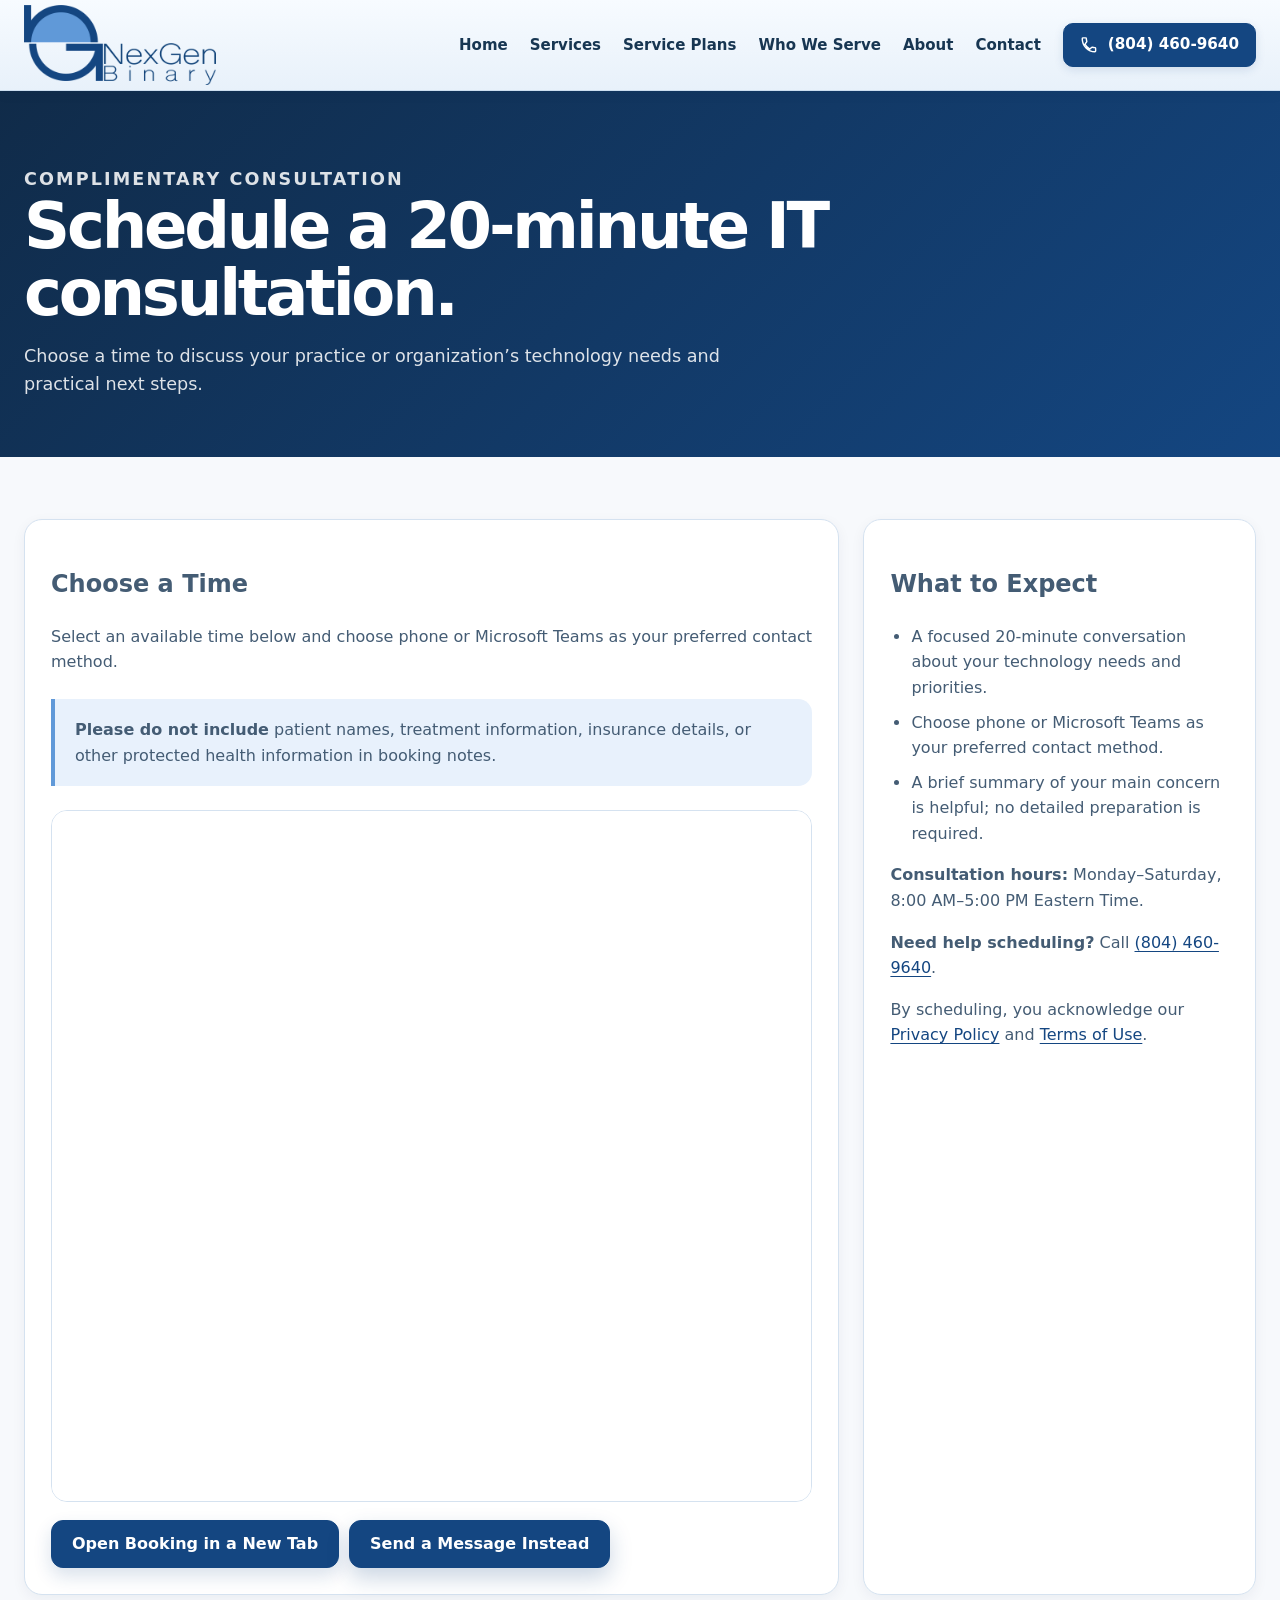
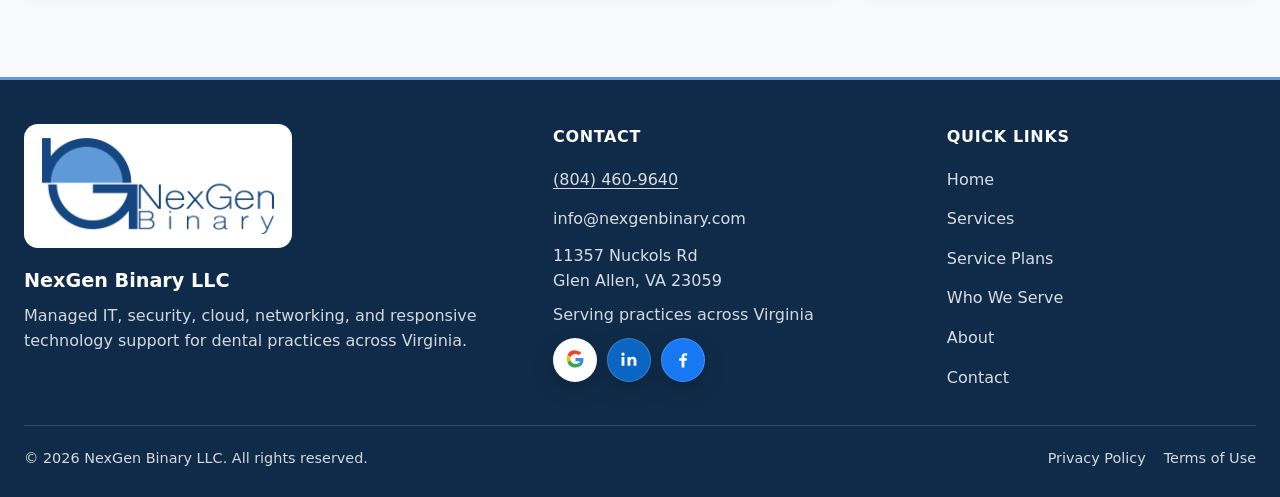
==== commit c7ddf64b: "Add files via upload" ====
--- a/book/index.html
+++ b/book/index.html
@@ -1,21 +1,21 @@
 <!DOCTYPE html>
 
-<!-- NexGen Binary build: production-2026-11-25-v9-blue-brand -->
+<!-- NexGen Binary build: production-2026-11-25-v10-layout -->
 <html lang="en-US">
 <head>
 <meta charset="utf-8"/>
 <meta content="light" name="color-scheme"/>
 <meta content="width=device-width, initial-scale=1, viewport-fit=cover" name="viewport"/>
 <title>Schedule an IT Consultation | NexGen Binary</title>
-<meta content="#144681" name="theme-color"/>
+<meta content="#e8f1fa" name="theme-color"/>
 <meta content="telephone=no, address=no, email=no" name="format-detection"/>
-<meta content="Schedule a consultation with NexGen Binary for managed IT, cybersecurity, Microsoft 365, cloud, networking, and dental-practice technology support." name="description"/><meta content="noindex,follow" name="robots"/><meta content="production-2026-11-25-v9-blue-brand" name="x-nexgen-build"/><meta content="website" property="og:type"/><meta content="NexGen Binary" property="og:site_name"/><meta content="en_US" property="og:locale"/><meta content="Schedule an IT Consultation | NexGen Binary" property="og:title"/><meta content="Schedule a consultation with NexGen Binary for managed IT, cybersecurity, Microsoft 365, cloud, networking, and dental-practice technology support." property="og:description"/><link href="https://nexgenbinary.com/book/" rel="canonical"/><meta content="https://nexgenbinary.com/book/" property="og:url"/><meta content="https://nexgenbinary.com/social-preview.png?v=20261125brand9" property="og:image"/><meta content="https://nexgenbinary.com/social-preview.png?v=20261125brand9" property="og:image:secure_url"/><meta content="image/png" property="og:image:type"/><meta content="1200" property="og:image:width"/><meta content="630" property="og:image:height"/><meta content="NexGen Binary — managed IT for dental practices across Virginia" property="og:image:alt"/><meta content="summary_large_image" name="twitter:card"/><meta content="Schedule an IT Consultation | NexGen Binary" name="twitter:title"/><meta content="Schedule a consultation with NexGen Binary for managed IT, cybersecurity, Microsoft 365, cloud, networking, and dental-practice technology support." name="twitter:description"/><meta content="https://nexgenbinary.com/social-preview.png?v=20261125brand9" name="twitter:image"/><link href="../favicon.ico?v=20261125brand9" rel="shortcut icon"/><link href="../favicon-16x16.png?v=20261125brand9" rel="icon" sizes="16x16" type="image/png"/><link href="../favicon-32x32.png?v=20261125brand9" rel="icon" sizes="32x32" type="image/png"/><link href="../favicon.svg?v=20261125brand9" rel="icon" type="image/svg+xml"/><link href="../apple-touch-icon.png?v=20261125brand9" rel="apple-touch-icon" sizes="180x180"/><link href="../assets/site.css?v=20261125brand9" rel="stylesheet"/><meta content="strict-origin-when-cross-origin" name="referrer"/></head>
-<body data-nexgen-build="production-2026-11-25-v9-blue-brand">
+<meta content="Schedule a consultation with NexGen Binary for managed IT, cybersecurity, Microsoft 365, cloud, networking, and dental-practice technology support." name="description"/><meta content="noindex,follow" name="robots"/><meta content="production-2026-11-25-v10-layout" name="x-nexgen-build"/><meta content="website" property="og:type"/><meta content="NexGen Binary" property="og:site_name"/><meta content="en_US" property="og:locale"/><meta content="Schedule an IT Consultation | NexGen Binary" property="og:title"/><meta content="Schedule a consultation with NexGen Binary for managed IT, cybersecurity, Microsoft 365, cloud, networking, and dental-practice technology support." property="og:description"/><link href="https://nexgenbinary.com/book/" rel="canonical"/><meta content="https://nexgenbinary.com/book/" property="og:url"/><meta content="https://nexgenbinary.com/social-preview.png?v=20261125layout10" property="og:image"/><meta content="https://nexgenbinary.com/social-preview.png?v=20261125layout10" property="og:image:secure_url"/><meta content="image/png" property="og:image:type"/><meta content="1200" property="og:image:width"/><meta content="630" property="og:image:height"/><meta content="NexGen Binary — managed IT for dental practices across Virginia" property="og:image:alt"/><meta content="summary_large_image" name="twitter:card"/><meta content="Schedule an IT Consultation | NexGen Binary" name="twitter:title"/><meta content="Schedule a consultation with NexGen Binary for managed IT, cybersecurity, Microsoft 365, cloud, networking, and dental-practice technology support." name="twitter:description"/><meta content="https://nexgenbinary.com/social-preview.png?v=20261125layout10" name="twitter:image"/><link href="../favicon.ico?v=20261125layout10" rel="shortcut icon"/><link href="../favicon-16x16.png?v=20261125layout10" rel="icon" sizes="16x16" type="image/png"/><link href="../favicon-32x32.png?v=20261125layout10" rel="icon" sizes="32x32" type="image/png"/><link href="../favicon.svg?v=20261125layout10" rel="icon" type="image/svg+xml"/><link href="../apple-touch-icon.png?v=20261125layout10" rel="apple-touch-icon" sizes="180x180"/><link href="../assets/site.css?v=20261125layout10" rel="stylesheet"/><meta content="strict-origin-when-cross-origin" name="referrer"/></head>
+<body data-nexgen-build="production-2026-11-25-v10-layout">
 <a class="skip-link" href="#main-content">Skip to main content</a>
 <header class="site-header" data-site-header="">
 <div class="site-shell header-inner">
 <a aria-label="NexGen Binary home" class="brand" href="../#home">
-<img alt="NexGen Binary logo" class="brand-logo" decoding="async" height="396" src="../nexgenbinary-logo.png?v=20261125brand9" width="960"/>
+<img alt="NexGen Binary logo" class="brand-logo" decoding="async" height="396" src="../nexgenbinary-logo.png?v=20261125layout10" width="960"/>
 
 </a>
 <button aria-controls="primary-navigation" aria-expanded="false" aria-label="Open navigation" class="nav-toggle" data-nav-toggle="" type="button"><span></span><span></span><span></span></button>
@@ -60,7 +60,7 @@
 <footer class="site-footer">
 <div class="site-shell footer-main">
 <div>
-<div class="footer-brand-panel"><img alt="NexGen Binary logo" decoding="async" height="396" loading="lazy" src="../nexgenbinary-logo.png?v=20261125brand9" width="960"/></div>
+<div class="footer-brand-panel"><img alt="NexGen Binary logo" decoding="async" height="396" loading="lazy" src="../nexgenbinary-logo.png?v=20261125layout10" width="960"/></div>
 <h2 class="footer-title">NexGen Binary LLC</h2>
 <div class="footer-copy-row"><p class="footer-copy">Managed IT, security, cloud, networking, and responsive technology support for dental practices across Virginia.</p></div>
 </div>
@@ -78,5 +78,5 @@
 <button aria-hidden="true" aria-label="Back to top" class="back-to-top" data-back-to-top="" tabindex="-1" title="Back to top" type="button">
 <svg aria-hidden="true" viewbox="0 0 24 24"><path d="M6 14.5 12 8l6 6.5" fill="none" stroke="currentColor" stroke-linecap="round" stroke-linejoin="round" stroke-width="2.2"></path></svg>
 </button>
-<script defer="" src="../assets/site.js?v=20261125brand9"></script></body>
+<script defer="" src="../assets/site.js?v=20261125layout10"></script></body>
 </html>
--- a/assets/site.css
+++ b/assets/site.css
@@ -1,5 +1,5 @@
 
-/* NexGen Binary — blue identity, November 2026. Main logo pixels are unchanged. */
+/* NexGen Binary — v10 layout refinement, November 2026. Original logo pixels are unchanged. */
 :root {
   color-scheme: light;
   --brand-blue: #144681;
@@ -14,8 +14,10 @@
   --text-strong: #173652;
   --text: #445c74;
   --text-muted: #526a80;
-  --header-top: #ffffff;
-  --header-bottom: #f6f9fd;
+  --header-top: #f7fbff;
+  --header-bottom: #e8f1fa;
+  --header-active: #dceafa;
+  --hero-action: #b4d5f6;
   --body: #f7f9fc;
   --surface: #ffffff;
   --surface-soft: #f1f6fc;
@@ -24,13 +26,13 @@
   --border-strong: #9cb6d2;
   --success: #18794e;
   --danger: #b42318;
-  --shadow-sm: 0 6px 20px rgba(16, 43, 73, 0.06);
-  --shadow-md: 0 16px 36px rgba(16, 43, 73, 0.10);
+  --shadow-sm: 0 4px 14px rgba(16, 43, 73, 0.055);
+  --shadow-md: 0 12px 28px rgba(16, 43, 73, 0.10);
   --radius-sm: 12px;
   --radius-md: 18px;
   --radius-lg: 24px;
-  --header-min-height: 112px;
-  --header-height: 112px;
+  --header-min-height: 90px;
+  --header-height: 91px;
   --max-width: 1240px;
 }
 
@@ -83,14 +85,15 @@
 .eyebrow {
   display: inline-flex;
   align-items: center;
-  min-height: 42px;
-  margin: 0 0 24px;
-  padding: 8px 18px;
+  min-height: 36px;
+  margin: 0 0 18px;
+  padding: 6px 14px;
   border: 1px solid rgba(255, 255, 255, 0.28);
   border-radius: 999px;
   color: #fff;
   background: rgba(255, 255, 255, 0.08);
-  font-weight: 800;
+  font-size: 0.9rem;
+  font-weight: 700;
   letter-spacing: -0.01em;
 }
 
@@ -101,16 +104,16 @@
   top: 0;
   min-height: var(--header-min-height);
   background: linear-gradient(180deg, var(--header-top), var(--header-bottom));
-  border-bottom: 1px solid rgba(20, 70, 129, 0.18);
-  box-shadow: 0 7px 20px rgba(11, 47, 83, 0.08);
+  border-bottom: 1px solid #ccdef0;
+  box-shadow: 0 3px 12px rgba(11, 47, 83, 0.06);
 }
 .header-inner {
   min-height: var(--header-min-height);
   display: flex;
   align-items: center;
   justify-content: space-between;
-  gap: 28px;
-  padding-block: 10px;
+  gap: 20px;
+  padding-block: 5px;
 }
 .brand {
   display: inline-flex;
@@ -122,7 +125,7 @@
   text-decoration: none;
 }
 .brand-logo {
-  width: 216px;
+  width: 192px;
   height: auto;
   aspect-ratio: 80 / 33;
   object-fit: contain;
@@ -154,7 +157,7 @@
   display: flex;
   align-items: center;
   justify-content: flex-end;
-  gap: 14px;
+  gap: 12px;
   min-width: 0;
 }
 .nav-list {
@@ -170,12 +173,12 @@
   display: inline-flex;
   align-items: center;
   min-height: 44px;
-  padding: 8px 11px;
-  border-radius: 12px;
+  padding: 8px 10px;
+  border-radius: 9px;
   color: var(--text-strong);
   text-decoration: none;
-  font-size: 0.95rem;
-  font-weight: 800;
+  font-size: 0.9375rem;
+  font-weight: 700;
   white-space: nowrap;
 }
 .nav-link::after {
@@ -188,7 +191,8 @@
   border-radius: 2px;
   background: transparent;
 }
-.nav-link:hover, .nav-link.is-active { color: var(--brand-blue); background: var(--accent-soft); }
+.nav-link:hover { color: var(--brand-blue); background: rgba(255, 255, 255, 0.85); }
+.nav-link.is-active { color: var(--brand-blue); background: var(--header-active); }
 .nav-link.is-active::after { background: var(--brand-blue); }
 .header-actions { display: flex; align-items: center; gap: 10px; }
 
@@ -240,29 +244,30 @@
 }
 .button-outline:hover { color: var(--navy-900); background: var(--surface-soft); border-color: var(--brand-blue); }
 .button-small { min-height: 44px; padding: 10px 17px; font-size: 0.94rem; }
-.header-call { min-height: 50px; padding-inline: 18px; white-space: nowrap; }
+.header-call { min-height: 44px; padding: 10px 16px; border-radius: 10px; font-size: 0.95rem; white-space: nowrap; box-shadow: 0 3px 10px rgba(20, 70, 129, 0.13); }
+.header-call svg { width: 18px; height: 18px; }
 
 /* Hero */
 .hero {
   color: #fff;
   background:
-    radial-gradient(circle at 92% 10%, rgba(96, 153, 216, 0.24), transparent 36%),
+    radial-gradient(circle at 92% 10%, rgba(96, 153, 216, 0.18), transparent 40%),
     linear-gradient(135deg, var(--navy-950) 0%, var(--navy-800) 100%);
 }
 .hero-inner {
   display: grid;
-  grid-template-columns: minmax(0, 1.07fr) minmax(420px, 0.93fr);
-  align-items: center;
-  gap: clamp(38px, 6vw, 82px);
-  min-height: 520px;
-  padding-block: 66px;
+  grid-template-columns: minmax(0, 1.04fr) minmax(0, 0.96fr);
+  align-items: center;
+  gap: clamp(30px, 4.3vw, 60px);
+  min-height: 0;
+  padding-block: clamp(40px, 4.1vw, 56px);
 }
 .hero-title {
   max-width: 760px;
   margin: 0;
   color: #fff;
-  font-size: clamp(2.4rem, 4.7vw, 4.05rem);
-  font-weight: 800;
+  font-size: clamp(2.35rem, 4vw, 3.7rem);
+  font-weight: 780;
   line-height: 1.08;
   letter-spacing: -0.045em;
 }
@@ -270,7 +275,7 @@
 
 .hero-tagline {
   max-width: 700px;
-  margin: 20px 0 0;
+  margin: 16px 0 0;
   color: rgba(255, 255, 255, 0.96);
   font-size: clamp(1.05rem, 1.55vw, 1.28rem);
   font-weight: 850;
@@ -279,35 +284,36 @@
 
 .hero-subtitle {
   max-width: 660px;
-  margin: 26px 0 0;
-  color: rgba(255, 255, 255, 0.9);
+  margin: 16px 0 0;
+  color: rgba(255, 255, 255, 0.92);
   font-size: clamp(1.08rem, 1.55vw, 1.28rem);
   line-height: 1.55;
 }
-.hero-actions { display: flex; flex-wrap: wrap; gap: 14px; margin-top: 30px; }
+.hero-actions { display: flex; flex-wrap: wrap; gap: 12px; margin-top: 24px; }
 .hero-panel {
-  padding: clamp(22px, 3vw, 34px);
-  border: 1px solid rgba(255, 255, 255, 0.24);
-  border-radius: var(--radius-lg);
-  background: linear-gradient(160deg, rgba(96, 153, 216, 0.24), rgba(20, 70, 129, 0.26));
-  box-shadow: 0 24px 60px rgba(0, 0, 0, 0.2);
-}
-.hero-panel h2 { margin: 0 0 20px; color: #fff; font-size: clamp(2rem, 3vw, 2.55rem); line-height: 1.05; letter-spacing: -0.04em; }
-.hero-service-list { display: grid; gap: 14px; }
+  padding: clamp(18px, 2.2vw, 26px);
+  border: 1px solid rgba(255, 255, 255, 0.25);
+  border-radius: 20px;
+  background: rgba(255, 255, 255, 0.075);
+  box-shadow: 0 14px 34px rgba(0, 0, 0, 0.12);
+}
+.hero-panel h2 { margin: 0 0 14px; color: #fff; font-size: clamp(1.55rem, 2.4vw, 2rem); line-height: 1.15; letter-spacing: -0.035em; }
+.hero-service-list { display: grid; gap: 10px; }
 .hero-service {
   display: grid;
-  grid-template-columns: 52px minmax(0, 1fr);
-  align-items: center;
-  gap: 18px;
-  min-height: 112px;
-  padding: 18px;
-  border-radius: 18px;
+  grid-template-columns: 44px minmax(0, 1fr);
+  align-items: center;
+  gap: 12px;
+  min-height: 0;
+  padding: 13px 14px;
+  border-radius: 13px;
   color: var(--text);
   background: rgba(255, 255, 255, 0.97);
   box-shadow: var(--shadow-sm);
 }
 .hero-service h3 { margin: 0 0 3px; color: var(--text-strong); font-size: 1.05rem; line-height: 1.25; }
-.hero-service p { margin: 0; line-height: 1.38; }
+.hero-service p { margin: 0; font-size: 0.95rem; line-height: 1.42; }
+.hero-service .icon-tile { width: 44px; height: 44px; border-radius: 11px; }
 
 /* What We Do cards: match the refined hover treatment used across the site. */
 @media (hover: hover) and (pointer: fine) {
@@ -321,7 +327,7 @@
   }
 
   .hero-service:hover {
-    transform: translateY(-4px);
+    transform: translateY(-2px);
     border-color: #bcd4e7;
     background: #ffffff;
     box-shadow: 0 16px 34px rgba(6, 39, 72, 0.24);
@@ -348,18 +354,18 @@
 .icon-tile svg { width: 24px; height: 24px; }
 
 /* General sections */
-.section { padding-block: 82px; }
+.section { padding-block: 70px; }
 .section-white { background: #fff; }
 .section-soft { background: var(--surface-soft); }
 .section-blue { background: var(--surface-blue); }
-.section-heading { max-width: 830px; margin: 0 auto 38px; text-align: center; }
+.section-heading { max-width: 830px; margin: 0 auto 32px; text-align: center; }
 .section-heading.align-left { max-width: none; margin-inline: 0; text-align: left; }
 .section-kicker { margin: 0 0 8px; color: var(--brand-blue); font-size: 0.82rem; font-weight: 900; letter-spacing: 0.12em; text-transform: uppercase; }
 .section-title {
   margin: 0;
   color: var(--text-strong);
-  font-size: clamp(2.1rem, 4vw, 3.35rem);
-  font-weight: 900;
+  font-size: clamp(2rem, 3.6vw, 3rem);
+  font-weight: 800;
   line-height: 1.08;
   letter-spacing: -0.045em;
 }
@@ -387,7 +393,7 @@
   margin: 0 auto 34px;
   text-align: center;
 }
-.why-copy .section-title { font-size: clamp(2.15rem, 4vw, 3.35rem); }
+.why-copy .section-title { font-size: clamp(2rem, 3.6vw, 3rem); }
 .why-copy .section-intro { max-width: 820px; }
 .why-content {
   display: grid;
@@ -467,7 +473,7 @@
 .plans-grid { display: grid; grid-template-columns: repeat(2, minmax(0, 1fr)); gap: 22px; align-items: stretch; }
 .plan-card { display: flex; flex-direction: column; overflow: hidden; }
 .plan-card.is-featured { border-color: #9dc5e3; box-shadow: 0 22px 54px rgba(20, 70, 129, 0.16); }
-.plan-head { min-height: 240px; padding: 26px; border-bottom: 1px solid var(--border); }
+.plan-head { min-height: 218px; padding: 24px; border-bottom: 1px solid var(--border); }
 .plan-card.is-featured .plan-head { background: linear-gradient(180deg, #f4faff, #fff); }
 .plan-badge { display: inline-flex; margin-bottom: 12px; padding: 5px 10px; color: var(--navy-900); border-radius: 999px; background: #dceefa; font-size: 0.875rem; font-weight: 900; letter-spacing: 0.06em; text-transform: uppercase; }
 .plan-head h3 { margin: 0; color: var(--text-strong); font-size: 1.55rem; line-height: 1.2; }
@@ -512,7 +518,7 @@
 
 /* About */
 .about-layout { display: grid; grid-template-columns: minmax(0, 0.88fr) minmax(0, 1.12fr); gap: 32px; align-items: stretch; }
-.about-lead { padding: 30px; color: #fff; border-radius: var(--radius-lg); background: linear-gradient(145deg, var(--navy-900), var(--navy-700)); box-shadow: var(--shadow-md); }
+.about-lead { display: flex; flex-direction: column; justify-content: center; padding: 30px; color: #fff; border-radius: var(--radius-lg); background: linear-gradient(145deg, var(--navy-900), var(--navy-700)); box-shadow: var(--shadow-md); }
 .about-lead .section-kicker { color: #a8d5f4; }
 .about-lead .section-title { color: #fff; }
 .about-lead p { color: rgba(255, 255, 255, 0.88); }
@@ -609,7 +615,7 @@
 
 /* Footer */
 .site-footer { color: rgba(255, 255, 255, 0.82); background: var(--navy-950); border-top: 3px solid var(--brand-light); }
-.footer-main { display: grid; grid-template-columns: 1.25fr 0.9fr 0.8fr; gap: 46px; padding-block: 52px 38px; }
+.footer-main { display: grid; grid-template-columns: 1.25fr 0.9fr 0.8fr; gap: 46px; padding-block: 44px 32px; }
 .footer-brand-panel { display: inline-flex; align-items: center; width: fit-content; max-width: 100%; padding: 14px 18px; border-radius: 14px; background: #fff; }
 .footer-brand-panel img { width: 232px; height: auto; aspect-ratio: 80 / 33; object-fit: contain; }
 .footer-title { margin: 18px 0 6px; color: #fff; font-size: 1.2rem; font-weight: 900; }
@@ -706,9 +712,9 @@
 .error-card h1 { margin: 8px 0 12px; color: var(--text-strong); font-size: clamp(2.3rem, 5vw, 4rem); line-height: 1.05; }
 .error-actions { display: flex; flex-wrap: wrap; justify-content: center; gap: 12px; margin-top: 24px; }
 
-@media (max-width: 1180px) {
-  :root { --header-min-height: 104px; --header-height: 104px; }
-  .brand-logo { width: 204px; height: auto; }
+@media (max-width: 1080px) {
+  :root { --header-min-height: 80px; --header-height: 81px; }
+  .site-header .brand-logo { width: 168px; height: auto; }
   .js .nav-toggle { display: block; margin-left: auto; flex: 0 0 44px; }
   .js .primary-nav {
     display: none;
@@ -739,9 +745,19 @@
   .nav-link::after { display: none; }
   .header-actions { display: grid; grid-template-columns: 1fr; flex-shrink: 0; }
   .header-call { width: 100%; }
-  .hero-inner { grid-template-columns: 1fr; min-height: 0; }
+}
+
+@media (max-width: 1000px) {
+  .hero-inner { grid-template-columns: 1fr; min-height: 0; gap: 28px; }
   .hero-copy { max-width: 830px; }
-  .hero-panel { max-width: 900px; }
+  .hero-panel { max-width: none; }
+  .hero-title span { display: inline; }
+  .hero-title { max-width: 740px; }
+  .hero-service-list { grid-template-columns: repeat(2, minmax(0, 1fr)); }
+  .hero-service { align-items: start; }
+}
+
+@media (max-width: 1180px) {
   .services-grid { grid-template-columns: repeat(2, minmax(0, 1fr)); }
   .plans-grid { grid-template-columns: 1fr; }
   .plan-head { min-height: 0; }
@@ -750,22 +766,24 @@
 }
 
 @media (max-width: 900px) {
-  .section { padding-block: 68px; }
+  .section { padding-block: 60px; }
   .why-content, .about-layout, .contact-layout, .booking-grid { grid-template-columns: 1fr; }
   .footer-main { grid-template-columns: 1fr 1fr; }
   .footer-main > :first-child { grid-column: 1 / -1; }
 }
 
 @media (max-width: 700px) {
-  :root { --header-min-height: 96px; --header-height: 96px; }
+  :root { --header-min-height: 72px; --header-height: 73px; }
   .site-shell { width: min(var(--max-width), calc(100% - 28px)); }
   .header-inner { gap: 10px; }
   .brand { gap: 9px; }
-  .brand-logo { width: 184px; height: auto; }
-  .primary-nav { right: 14px; left: 14px; }
+  .site-header .brand-logo { width: 156px; height: auto; }
+  .js .primary-nav { right: 14px; left: 14px; }
   .header-actions { grid-template-columns: 1fr; }
-  .hero-inner { padding-block: 50px; }
-  .hero-title { font-size: clamp(2rem, 8.9vw, 3.3rem); line-height: 1.1; }
+  .hero-inner { padding-block: 36px; }
+  .hero-title { font-size: clamp(2rem, 7.8vw, 3rem); line-height: 1.12; }
+  .hero-service-list { grid-template-columns: 1fr; }
+  .hero-service { align-items: center; }
   .hero-service { grid-template-columns: 44px minmax(0, 1fr); min-height: 0; padding: 15px; gap: 13px; }
   .icon-tile { width: 44px; height: 44px; border-radius: 13px; }
   .hero-actions, .hero-actions .button { width: 100%; }
@@ -794,11 +812,11 @@
 
 @media (max-width: 420px) {
   .site-shell { width: calc(100% - 28px); }
-  .brand-logo { width: 180px; }
+  .site-header .brand-logo { width: 150px; }
   .nav-toggle { width: 44px; height: 44px; padding: 10px; }
-  .section { padding-block: 56px; }
+  .section { padding-block: 48px; }
   .hero-panel { padding: 18px; border-radius: 20px; }
-  .hero-title { font-size: clamp(2rem, 8.9vw, 2.35rem); }
+  .hero-title { font-size: clamp(2rem, 8vw, 2.2rem); }
   .error-card { padding: 26px 20px; }
   .eyebrow { padding-inline: 14px; font-size: 0.88rem; }
   .card, .how-card, .service-card, .audience-card, .about-card, .contact-card, .form-card { border-radius: 15px; }
@@ -1142,18 +1160,19 @@
   display: grid;
   grid-template-columns: minmax(320px, 0.86fr) minmax(0, 1.14fr);
   gap: 26px;
-  align-items: stretch;
+  align-items: start;
 }
 #contact .contact-layout-balanced > .card {
-  height: 100%;
+  height: auto;
+  min-height: 0;
 }
 #contact .contact-layout-balanced .contact-card {
   display: flex;
   flex-direction: column;
 }
 #contact .contact-layout-balanced .contact-card-cta {
-  margin-top: auto;
-  padding-top: 18px;
+  margin-top: 12px;
+  padding-top: 4px;
 }
 #contact .contact-layout-balanced .contact-card-cta .button {
   margin-bottom: 12px;
@@ -1421,11 +1440,11 @@
 /* Blue-brand accessibility and responsive refinements. */
 .hero .button-primary {
   color: var(--navy-950);
-  background: var(--brand-light);
-  border-color: var(--brand-light);
-  box-shadow: 0 8px 22px rgba(0, 0, 0, 0.12);
-}
-.hero .button-primary:hover { color: var(--navy-950); background: #82b2e5; border-color: #82b2e5; }
+  background: var(--hero-action);
+  border-color: var(--hero-action);
+  box-shadow: 0 4px 12px rgba(0, 0, 0, 0.12);
+}
+.hero .button-primary:hover { color: var(--navy-950); background: #d4e8fb; border-color: #d4e8fb; }
 .hero :focus-visible, .site-footer :focus-visible, .about-lead :focus-visible,
 .hero a[data-call-phone]:focus-visible, .site-footer a[data-call-phone]:focus-visible,
 .service-area :focus-visible, .page-hero :focus-visible { outline: 3px solid var(--accent-on-dark); outline-offset: 4px; }
@@ -1480,7 +1499,7 @@
   .booking-page-actions .button { width: 100%; }
 }
 @media (max-width: 420px) {
-  .hero-inner { padding-block: 38px; gap: 30px; }
+  .hero-inner { padding-block: 32px; gap: 24px; }
   .hero-panel { padding: 14px; }
   .hero-service { gap: 10px; padding: 14px; }
   .hero-service h3 { font-size: 1rem; }
@@ -1491,8 +1510,8 @@
   .error-page { padding-inline: 14px; }
 }
 @media (max-height: 500px) and (orientation: landscape) {
-  :root { --header-min-height: 76px; --header-height: 76px; }
-  .brand-logo { width: 146px; }
+  :root { --header-min-height: 64px; --header-height: 65px; }
+  .site-header .brand-logo { width: 132px; }
   .nb-booking-header { min-height: 54px; padding-block: 8px; }
   .nb-booking-subtitle { display: none; }
 }
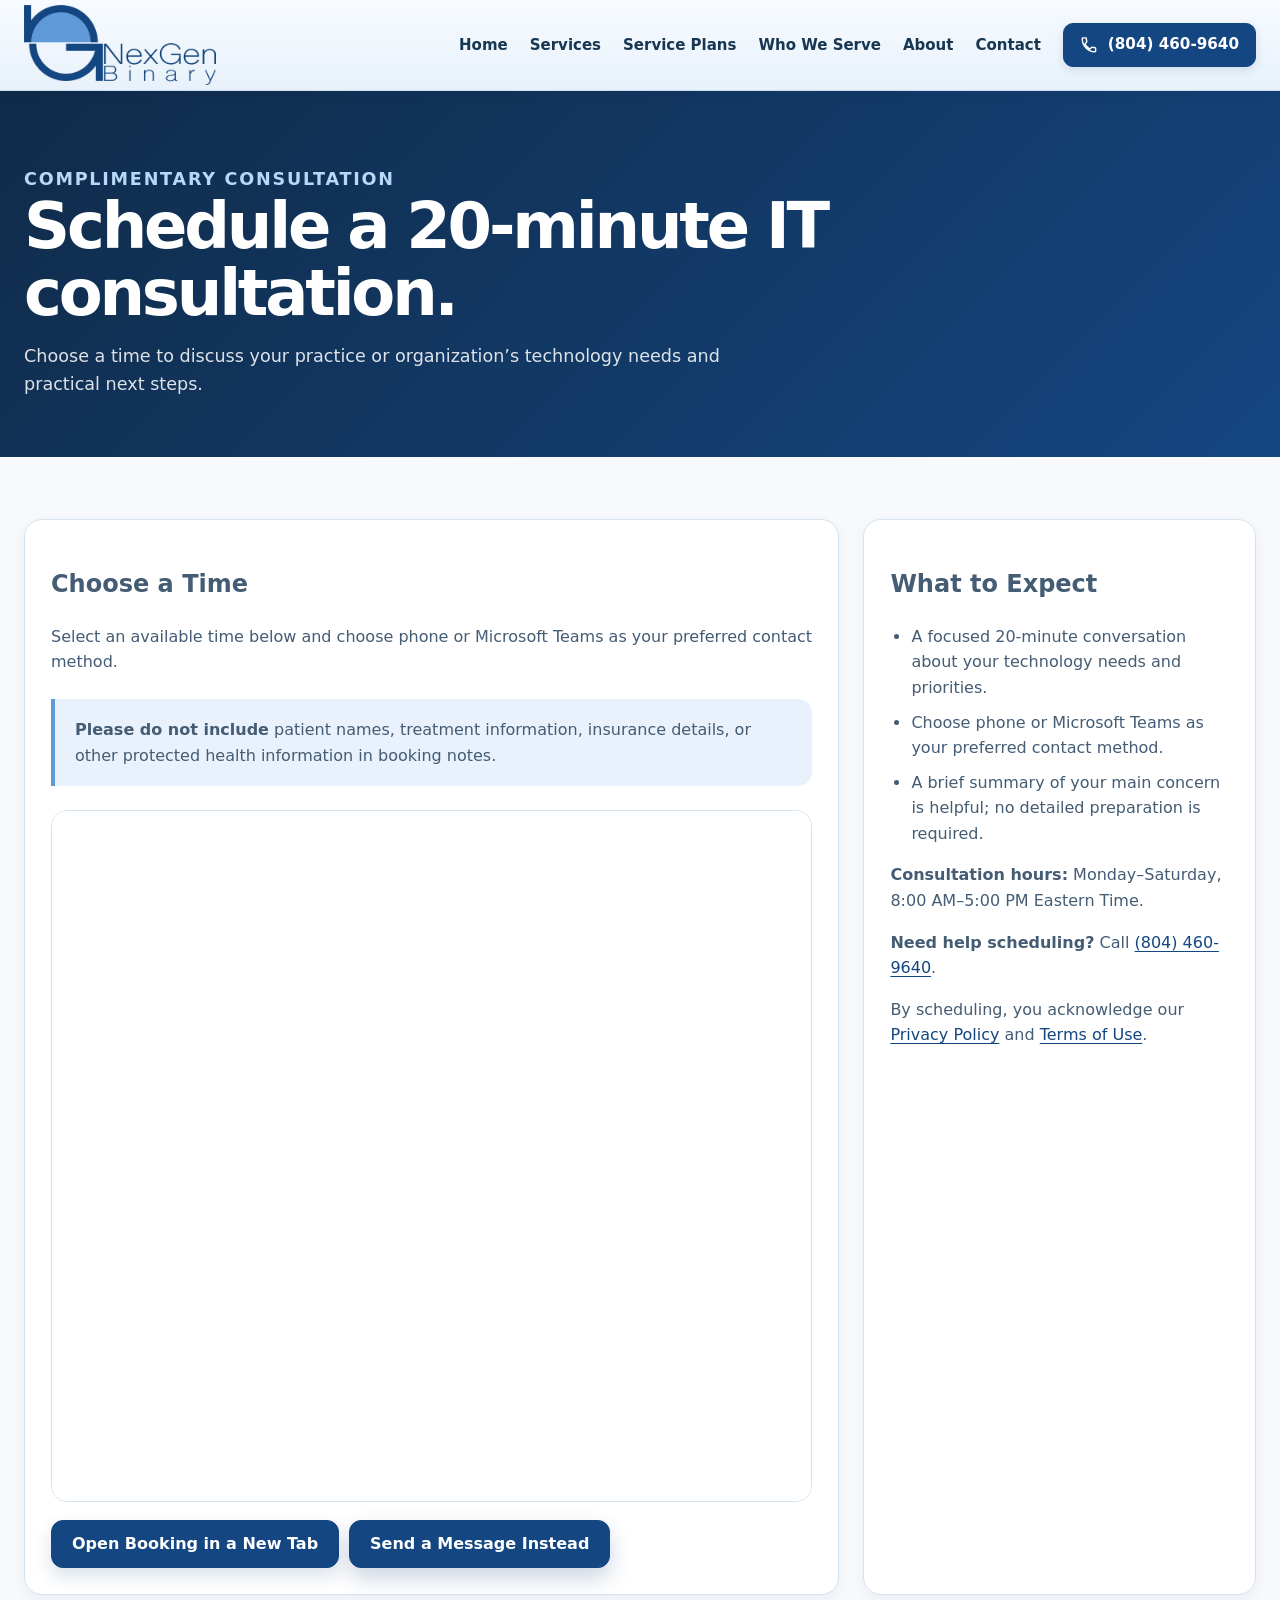
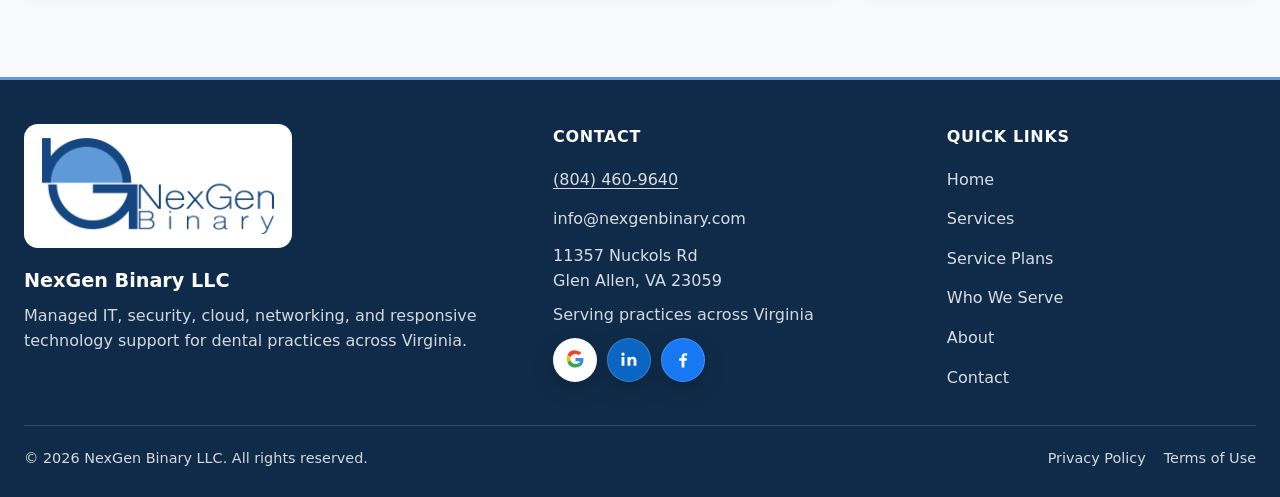
==== commit 5e5e5602: "Add files via upload" ====
--- a/book/index.html
+++ b/book/index.html
@@ -1,6 +1,6 @@
 <!DOCTYPE html>
 
-<!-- NexGen Binary build: production-2026-11-25-v10-layout -->
+<!-- NexGen Binary build: production-2026-11-25-v11-service-plans -->
 <html lang="en-US">
 <head>
 <meta charset="utf-8"/>
@@ -9,13 +9,13 @@
 <title>Schedule an IT Consultation | NexGen Binary</title>
 <meta content="#e8f1fa" name="theme-color"/>
 <meta content="telephone=no, address=no, email=no" name="format-detection"/>
-<meta content="Schedule a consultation with NexGen Binary for managed IT, cybersecurity, Microsoft 365, cloud, networking, and dental-practice technology support." name="description"/><meta content="noindex,follow" name="robots"/><meta content="production-2026-11-25-v10-layout" name="x-nexgen-build"/><meta content="website" property="og:type"/><meta content="NexGen Binary" property="og:site_name"/><meta content="en_US" property="og:locale"/><meta content="Schedule an IT Consultation | NexGen Binary" property="og:title"/><meta content="Schedule a consultation with NexGen Binary for managed IT, cybersecurity, Microsoft 365, cloud, networking, and dental-practice technology support." property="og:description"/><link href="https://nexgenbinary.com/book/" rel="canonical"/><meta content="https://nexgenbinary.com/book/" property="og:url"/><meta content="https://nexgenbinary.com/social-preview.png?v=20261125layout10" property="og:image"/><meta content="https://nexgenbinary.com/social-preview.png?v=20261125layout10" property="og:image:secure_url"/><meta content="image/png" property="og:image:type"/><meta content="1200" property="og:image:width"/><meta content="630" property="og:image:height"/><meta content="NexGen Binary — managed IT for dental practices across Virginia" property="og:image:alt"/><meta content="summary_large_image" name="twitter:card"/><meta content="Schedule an IT Consultation | NexGen Binary" name="twitter:title"/><meta content="Schedule a consultation with NexGen Binary for managed IT, cybersecurity, Microsoft 365, cloud, networking, and dental-practice technology support." name="twitter:description"/><meta content="https://nexgenbinary.com/social-preview.png?v=20261125layout10" name="twitter:image"/><link href="../favicon.ico?v=20261125layout10" rel="shortcut icon"/><link href="../favicon-16x16.png?v=20261125layout10" rel="icon" sizes="16x16" type="image/png"/><link href="../favicon-32x32.png?v=20261125layout10" rel="icon" sizes="32x32" type="image/png"/><link href="../favicon.svg?v=20261125layout10" rel="icon" type="image/svg+xml"/><link href="../apple-touch-icon.png?v=20261125layout10" rel="apple-touch-icon" sizes="180x180"/><link href="../assets/site.css?v=20261125layout10" rel="stylesheet"/><meta content="strict-origin-when-cross-origin" name="referrer"/></head>
-<body data-nexgen-build="production-2026-11-25-v10-layout">
+<meta content="Schedule a consultation with NexGen Binary for managed IT, cybersecurity, Microsoft 365, cloud, networking, and dental-practice technology support." name="description"/><meta content="noindex,follow" name="robots"/><meta content="production-2026-11-25-v11-service-plans" name="x-nexgen-build"/><meta content="website" property="og:type"/><meta content="NexGen Binary" property="og:site_name"/><meta content="en_US" property="og:locale"/><meta content="Schedule an IT Consultation | NexGen Binary" property="og:title"/><meta content="Schedule a consultation with NexGen Binary for managed IT, cybersecurity, Microsoft 365, cloud, networking, and dental-practice technology support." property="og:description"/><link href="https://nexgenbinary.com/book/" rel="canonical"/><meta content="https://nexgenbinary.com/book/" property="og:url"/><meta content="https://nexgenbinary.com/social-preview.png?v=20261125plans11" property="og:image"/><meta content="https://nexgenbinary.com/social-preview.png?v=20261125plans11" property="og:image:secure_url"/><meta content="image/png" property="og:image:type"/><meta content="1200" property="og:image:width"/><meta content="630" property="og:image:height"/><meta content="NexGen Binary — managed IT for dental practices across Virginia" property="og:image:alt"/><meta content="summary_large_image" name="twitter:card"/><meta content="Schedule an IT Consultation | NexGen Binary" name="twitter:title"/><meta content="Schedule a consultation with NexGen Binary for managed IT, cybersecurity, Microsoft 365, cloud, networking, and dental-practice technology support." name="twitter:description"/><meta content="https://nexgenbinary.com/social-preview.png?v=20261125plans11" name="twitter:image"/><link href="../favicon.ico?v=20261125plans11" rel="shortcut icon"/><link href="../favicon-16x16.png?v=20261125plans11" rel="icon" sizes="16x16" type="image/png"/><link href="../favicon-32x32.png?v=20261125plans11" rel="icon" sizes="32x32" type="image/png"/><link href="../favicon.svg?v=20261125plans11" rel="icon" type="image/svg+xml"/><link href="../apple-touch-icon.png?v=20261125plans11" rel="apple-touch-icon" sizes="180x180"/><link href="../assets/site.css?v=20261125plans11" rel="stylesheet"/><meta content="strict-origin-when-cross-origin" name="referrer"/></head>
+<body data-nexgen-build="production-2026-11-25-v11-service-plans">
 <a class="skip-link" href="#main-content">Skip to main content</a>
 <header class="site-header" data-site-header="">
 <div class="site-shell header-inner">
 <a aria-label="NexGen Binary home" class="brand" href="../#home">
-<img alt="NexGen Binary logo" class="brand-logo" decoding="async" height="396" src="../nexgenbinary-logo.png?v=20261125layout10" width="960"/>
+<img alt="NexGen Binary logo" class="brand-logo" decoding="async" height="396" src="../nexgenbinary-logo.png?v=20261125plans11" width="960"/>
 
 </a>
 <button aria-controls="primary-navigation" aria-expanded="false" aria-label="Open navigation" class="nav-toggle" data-nav-toggle="" type="button"><span></span><span></span><span></span></button>
@@ -60,7 +60,7 @@
 <footer class="site-footer">
 <div class="site-shell footer-main">
 <div>
-<div class="footer-brand-panel"><img alt="NexGen Binary logo" decoding="async" height="396" loading="lazy" src="../nexgenbinary-logo.png?v=20261125layout10" width="960"/></div>
+<div class="footer-brand-panel"><img alt="NexGen Binary logo" decoding="async" height="396" loading="lazy" src="../nexgenbinary-logo.png?v=20261125plans11" width="960"/></div>
 <h2 class="footer-title">NexGen Binary LLC</h2>
 <div class="footer-copy-row"><p class="footer-copy">Managed IT, security, cloud, networking, and responsive technology support for dental practices across Virginia.</p></div>
 </div>
@@ -78,5 +78,5 @@
 <button aria-hidden="true" aria-label="Back to top" class="back-to-top" data-back-to-top="" tabindex="-1" title="Back to top" type="button">
 <svg aria-hidden="true" viewbox="0 0 24 24"><path d="M6 14.5 12 8l6 6.5" fill="none" stroke="currentColor" stroke-linecap="round" stroke-linejoin="round" stroke-width="2.2"></path></svg>
 </button>
-<script defer="" src="../assets/site.js?v=20261125layout10"></script></body>
+<script defer="" src="../assets/site.js?v=20261125plans11"></script></body>
 </html>
--- a/assets/site.css
+++ b/assets/site.css
@@ -1,5 +1,5 @@
 
-/* NexGen Binary — v10 layout refinement, November 2026. Original logo pixels are unchanged. */
+/* NexGen Binary — v11 service plans and contact refinement, November 2026. Original logo pixels are unchanged. */
 :root {
   color-scheme: light;
   --brand-blue: #144681;
@@ -38,6 +38,7 @@
 
 *, *::before, *::after { box-sizing: border-box; }
 html { scroll-behavior: smooth; scroll-padding-top: calc(var(--header-height) + 18px); }
+html:not(.js) { scroll-behavior: auto; }
 body {
   margin: 0;
   color: var(--text);
@@ -469,31 +470,8 @@
   letter-spacing: 0.06em;
 }
 
-/* Plans */
-.plans-grid { display: grid; grid-template-columns: repeat(2, minmax(0, 1fr)); gap: 22px; align-items: stretch; }
-.plan-card { display: flex; flex-direction: column; overflow: hidden; }
-.plan-card.is-featured { border-color: #9dc5e3; box-shadow: 0 22px 54px rgba(20, 70, 129, 0.16); }
-.plan-head { min-height: 218px; padding: 24px; border-bottom: 1px solid var(--border); }
-.plan-card.is-featured .plan-head { background: linear-gradient(180deg, #f4faff, #fff); }
-.plan-badge { display: inline-flex; margin-bottom: 12px; padding: 5px 10px; color: var(--navy-900); border-radius: 999px; background: #dceefa; font-size: 0.875rem; font-weight: 900; letter-spacing: 0.06em; text-transform: uppercase; }
-.plan-head h3 { margin: 0; color: var(--text-strong); font-size: 1.55rem; line-height: 1.2; }
-.plan-price { margin: 8px 0 0; color: var(--brand-blue); font-weight: 900; }
-.plan-description { min-height: 50px; margin: 8px 0 18px; }
-.plan-rows { display: flex; flex: 1; flex-direction: column; }
-.plan-row {
-  display: grid;
-  grid-template-columns: minmax(220px, 45%) minmax(0, 55%);
-  min-height: 58px;
-  border-bottom: 1px solid #e4ecf3;
-}
-.plan-row:nth-child(even) { background: #f8fbfd; }
-.plan-row:last-child { border-bottom: 0; }
-.plan-feature, .plan-value { display: flex; align-items: center; padding: 12px 17px; }
-.plan-feature { color: var(--text-strong); font-weight: 800; }
-.plan-value { gap: 8px; border-left: 1px solid #edf2f6; }
-.plan-check { color: var(--brand-blue); font-size: 1.12rem; font-weight: 900; }
-.plan-muted { color: var(--text-muted); }
-.plan-footnote { max-width: 980px; margin: 20px auto 0; color: var(--text-muted); font-size: 0.89rem; text-align: center; }
+/* Shared plan rendering is styled in the v11 section below. */
+.plan-footnote { max-width: 980px; margin: 20px auto 0; color: var(--text-muted); font-size: 0.9375rem; text-align: center; }
 
 /* Who we serve */
 .audience-grid { display: grid; grid-template-columns: repeat(3, minmax(0, 1fr)); gap: 20px; }
@@ -1523,3 +1501,206 @@
   .button, .icon-tile, .card, .nav-toggle, .back-to-top { border: 1px solid ButtonText; }
   :focus-visible { outline: 3px solid Highlight !important; }
 }
+
+/* v11 — concise services, shared plan data, and a unified contact panel. */
+.section-kicker { font-size: 0.875rem; font-weight: 800; letter-spacing: 0.1em; }
+.page-hero .section-kicker { color: var(--accent-on-dark); }
+.section-context { max-width: 950px; margin: 24px auto 0; text-align: center; font-size: 1rem; }
+.section-context a, .text-link { font-weight: 700; text-underline-offset: 4px; }
+.panel-kicker { margin: 0 0 10px; color: var(--accent-on-dark); font-size: 0.875rem; font-weight: 750; }
+.practice-path { padding: clamp(24px, 3vw, 34px); }
+.practice-path h2 { max-width: 440px; margin-bottom: 26px; font-size: clamp(1.75rem, 2.8vw, 2.25rem); }
+.practice-path-list { display: grid; gap: 24px; margin: 0; padding: 0; list-style: none; }
+.practice-path-list li { display: grid; grid-template-columns: 30px minmax(0, 1fr); gap: 14px; align-items: start; }
+.path-icon { display: grid; place-items: center; width: 30px; height: 30px; color: var(--navy-950); border-radius: 50%; background: var(--hero-action); font-weight: 800; }
+.practice-path-list h3 { margin: 0 0 4px; color: #fff; font-size: 1.1rem; line-height: 1.35; }
+.practice-path-list p { margin: 0; color: #e2edfa; font-size: 1rem; line-height: 1.55; }
+.hero-text-link { display: inline-flex; align-items: center; min-height: 44px; margin-top: 22px; color: #d9eafe; font-weight: 750; text-underline-offset: 4px; }
+.hero-text-link:hover { color: #fff; }
+.trust-grid { display: grid; grid-template-columns: repeat(3, minmax(0, 1fr)); gap: 30px; }
+.trust-item { padding-left: 20px; border-left: 3px solid var(--border); }
+.trust-item h3 { margin: 0 0 8px; color: var(--text-strong); font-size: 1.15rem; }
+.trust-item p { margin: 0; }
+.services-grid-refined { grid-template-columns: repeat(2, minmax(0, 1fr)); gap: 22px; }
+.services-grid-refined .service-card { padding: 28px; }
+.services-grid-refined .service-card h3 { margin: 16px 0 8px; }
+.service-description { margin: 0 0 16px; }
+.services-grid-refined li + li { margin-top: 7px; }
+
+/* Three concise plan introductions. Their feature details share one data source. */
+.plans-lead { margin: 12px auto 0; max-width: 720px; }
+.plan-summaries { display: grid; grid-template-columns: repeat(3, minmax(0, 1fr)); gap: 18px; align-items: stretch; }
+.plan-summary { display: flex; flex-direction: column; min-width: 0; padding: 25px; border: 1px solid var(--border-strong); border-radius: 18px; background: #fff; }
+.plan-summary.is-recommended { border: 2px solid var(--brand-blue); padding: 24px; background: #eef5fd; box-shadow: 0 8px 24px rgba(20,70,129,0.09); }
+.plan-summary-badge { display: inline-block; align-self: flex-start; margin-bottom: 18px; padding: 5px 11px; border-radius: 999px; color: var(--brand-blue); background: var(--accent-soft); font-size: 0.875rem; font-weight: 750; }
+.is-recommended .plan-summary-badge { color: #fff; background: var(--brand-blue); }
+.plan-summary h3 { margin: 0; color: var(--text-strong); font-size: clamp(1.35rem, 2vw, 1.7rem); line-height: 1.25; letter-spacing: -0.025em; }
+.plan-summary-price { margin: 10px 0 0; color: var(--brand-blue); font-size: 1rem; font-weight: 750; }
+.plan-summary-description { flex: 1; margin: 14px 0 22px; }
+.plan-summary > .button { width: 100%; }
+.plan-mobile-details { display: none; }
+.plan-comparison-wrap { margin-top: 32px; }
+.plan-comparison { width: 100%; table-layout: fixed; border-collapse: separate; border-spacing: 0; border: 1px solid var(--border); border-radius: 14px; overflow: hidden; background: #fff; text-align: left; }
+.plan-comparison caption { padding: 0 0 14px; color: var(--text-strong); font-size: 1.15rem; font-weight: 750; text-align: left; }
+.plan-comparison col { width: 24%; }
+.plan-comparison .feature-column { width: 28%; }
+.plan-comparison th, .plan-comparison td { padding: 16px 18px; vertical-align: top; overflow-wrap: break-word; }
+.plan-comparison thead th { vertical-align: middle; color: var(--text-strong); background: #eaf1f9; font-size: 1.05rem; }
+.plan-comparison tbody th { color: var(--text-strong); font-size: 0.9375rem; font-weight: 700; }
+.plan-comparison tbody td { font-size: 1rem; line-height: 1.5; }
+.plan-comparison tbody tr:nth-child(even) > * { background: #f7f9fc; }
+.plan-comparison tr > :nth-child(3) { background: #edf4fd; }
+.plan-comparison tbody tr:nth-child(even) > :nth-child(3) { background: #e6f0fc; }
+.plan-comparison thead tr > :nth-child(3) { color: #fff; background: var(--brand-blue); }
+.plan-comparison tbody tr > * { border-top: 1px solid var(--border); }
+.table-recommendation { display: block; margin-top: 2px; font-size: 0.875rem; font-weight: 500; }
+.plan-comparison tfoot > tr > * { border-top: 1px solid var(--border-strong); vertical-align: middle; background: #f7f9fc; }
+.plan-comparison tfoot .button { min-height: 44px; width: 100%; padding-inline: 12px; }
+.coverage-notes { display: grid; grid-template-columns: repeat(2, minmax(0,1fr)); gap: 26px; margin-top: 26px; padding: 24px; border: 1px solid var(--border); border-radius: 14px; background: var(--surface-soft); }
+.coverage-notes h3 { margin: 0 0 7px; color: var(--text-strong); font-size: 1rem; }
+.coverage-notes p { margin: 0; font-size: 1rem; }
+
+/* Specific projects are distinct from recurring plan coverage. */
+.project-heading { display: flex; align-items: center; justify-content: space-between; gap: 28px; }
+.project-heading > div { max-width: 840px; }
+.project-heading > .button { flex-shrink: 0; }
+.project-grid { display: grid; grid-template-columns: repeat(2,minmax(0,1fr)); border-top: 1px solid var(--border-strong); }
+.project-item { padding: 25px 30px 25px 0; border-bottom: 1px solid var(--border); }
+.project-item:nth-child(even) { padding-left: 30px; padding-right: 0; }
+.project-item h3 { margin: 0 0 8px; color: var(--text-strong); font-size: 1.12rem; }
+.project-item p { margin: 0; }
+.coverage-layout { display: grid; grid-template-columns: minmax(230px,0.65fr) minmax(0,1.35fr); gap: clamp(28px,5vw,64px); align-items: start; }
+.coverage-intro .section-title { font-size: clamp(2rem,3.2vw,2.7rem); }
+.coverage-intro .section-intro { margin-bottom: 20px; font-size: 1.05rem; }
+.coverage-intro .text-link { display: inline-flex; align-items: center; min-height: 44px; }
+.faq-list { border-top: 1px solid var(--border-strong); }
+.coverage-faq { border-bottom: 1px solid var(--border); }
+.coverage-faq summary, .plan-mobile-details summary { position: relative; display: block; min-height: 48px; padding: 19px 38px 19px 0; color: var(--text-strong); font-weight: 700; line-height: 1.5; list-style: none; cursor: pointer; }
+.coverage-faq summary::-webkit-details-marker, .plan-mobile-details summary::-webkit-details-marker { display: none; }
+.coverage-faq summary::after, .plan-mobile-details summary::after { content: '+'; position: absolute; right: 5px; top: 50%; transform: translateY(-50%); color: var(--brand-blue); font-size: 1.4rem; font-weight: 500; }
+.coverage-faq[open] summary::after, .plan-mobile-details[open] summary::after { content: '−'; }
+.coverage-faq summary:hover, .plan-mobile-details summary:hover { color: var(--brand-blue); }
+.faq-answer { padding: 0 24px 20px 0; }
+.faq-answer p { margin: 0; }
+.about-refined { grid-template-columns: minmax(0,1fr) minmax(0,1fr); gap: 34px; }
+.about-refined .about-lead { box-shadow: none; }
+.about-refined .about-points { align-content: center; gap: 0; }
+.about-principle { padding: 20px 0; border-bottom: 1px solid var(--border); }
+.about-principle:first-child { padding-top: 0; }
+.about-principle:last-child { border: 0; padding-bottom: 0; }
+.about-principle h3 { margin: 0 0 7px; color: var(--text-strong); font-size: 1.15rem; }
+.about-principle p { margin: 0; }
+
+/* A shared frame keeps both contact columns aligned in every form state. */
+.contact-panel { display: grid; grid-template-columns: minmax(0,0.88fr) minmax(0,1.12fr); align-items: stretch; overflow: clip; border: 1px solid #c8daed; border-radius: 20px; background: #fff; box-shadow: var(--shadow-sm); }
+.contact-details, .contact-message-panel { min-width: 0; padding: clamp(24px,3vw,36px); }
+.contact-details { display: flex; flex-direction: column; border-right: 1px solid var(--border); background: linear-gradient(155deg,#f6faff,#edf4fc); }
+.contact-details h3, .contact-message-panel > h3 { margin: 0 0 14px; color: var(--text-strong); font-size: 1.3rem; letter-spacing: -0.015em; line-height: 1.35; }
+.contact-details .contact-list { margin-top: 8px; gap: 0; }
+.contact-details .contact-item { grid-template-columns: 44px minmax(0,1fr); gap: 14px; padding-block: 18px; }
+.contact-details .contact-item .icon-tile { width: 44px; height: 44px; border-radius: 12px; background: #e6f0fc; }
+.contact-details .contact-item:first-child { padding-top: 10px; }
+.contact-details .contact-value { font-size: 1rem; font-weight: 700; }
+.contact-details .contact-label { margin-bottom: 3px; font-size: 0.875rem; }
+.contact-details .contact-hours small { font-size: 0.875rem; font-weight: 500; line-height: 1.5; }
+.contact-scheduling { margin-top: auto; padding-top: 24px; }
+.contact-scheduling h4 { margin: 0 0 8px; color: var(--text-strong); font-size: 1.1rem; }
+.contact-scheduling p { margin: 0 0 16px; }
+.contact-scheduling .button { max-width: 100%; }
+.contact-scheduling .existing-client-note { margin: 16px 0 0; font-size: 0.875rem; color: var(--text-muted); }
+.contact-message-panel > .form-helper { margin: 0 0 22px; font-size: 1rem; }
+.contact-form-refined { flex: initial; align-content: start; gap: 16px; }
+.contact-form-refined .form-field.message { min-height: 0; }
+.contact-form-refined textarea.form-control { min-height: 150px; flex: initial; line-height: 1.5; }
+.contact-form-refined .form-control { min-height: 46px; }
+.contact-form-refined .form-control::placeholder { color: #526a80; opacity: 1; }
+.contact-form-refined .field-error:empty, .contact-form-refined .captcha-error:empty, .contact-form-refined .form-status:empty, .plan-selection-status:empty { min-height: 0; margin: 0; }
+.contact-form-refined .form-label { font-size: 0.9375rem; font-weight: 700; }
+.optional-label { color: var(--text-muted); font-size: 0.875rem; font-weight: 400; }
+.contact-form-refined select { appearance: none; -webkit-appearance: none; padding-right: 42px; background-image: url("data:image/svg+xml,%3Csvg xmlns='http://www.w3.org/2000/svg' viewBox='0 0 24 24'%3E%3Cpath d='m6 9 6 6 6-6' fill='none' stroke='%23144681' stroke-width='2' stroke-linecap='round' stroke-linejoin='round'/%3E%3C/svg%3E"); background-size: 18px; background-position: right 12px center; background-repeat: no-repeat; }
+.plan-selection-status { margin: 6px 0 0; font-size: 0.875rem; color: var(--brand-blue); }
+.contact-form-refined .privacy-disclosure { grid-column: 1/-1; padding: 12px 14px; border: 1px solid var(--border); border-radius: 10px; background: #f6f9fd; font-size: 0.875rem; }
+.contact-form-refined .privacy-disclosure summary { min-height: 24px; padding-right: 20px; line-height: 1.45; font-weight: 650; }
+.contact-form-refined .privacy-disclosure-body { font-size: 0.875rem; }
+.contact-form-refined .captcha-wrap { border: 0; padding: 0; background: transparent; }
+.form-actions-refined { align-items: center; gap: 14px 20px; }
+.form-email-option { font-size: 0.875rem; }
+.form-email-alternative { display: inline-flex; align-items: center; min-height: 44px; font-weight: 650; }
+.form-actions-refined .form-status { flex: 1 1 100%; }
+#contact .response-pill { font-size: 0.875rem; font-weight: 650; background: #f5faff; }
+
+@media (max-width: 1080px) {
+  .plan-summary { padding: 21px; }
+  .plan-summary.is-recommended { padding: 20px; }
+  .plan-comparison th, .plan-comparison td { padding: 14px; }
+  .project-heading { align-items: flex-start; flex-direction: column; gap: 20px; }
+}
+@media (max-width: 920px) {
+  .plan-summaries { grid-template-columns: 1fr; max-width: 680px; margin-inline: auto; gap: 20px; }
+  .plan-summary { padding: 25px; }
+  .plan-summary.is-recommended { padding: 24px; }
+  .plan-summary-badge { margin-bottom: 12px; }
+  .plan-summary h3 { font-size: 1.5rem; }
+  .plan-summary-description { margin-bottom: 18px; }
+  .plan-mobile-details { display: block; margin-top: 16px; border-top: 1px solid var(--border-strong); }
+  .plan-mobile-details summary { padding-block: 16px; color: var(--brand-blue); }
+  .plan-mobile-details dl { margin: 0; }
+  .plan-mobile-details dl > div { padding: 13px 0; border-top: 1px solid var(--border); }
+  .plan-mobile-details dt { color: var(--text-strong); font-size: 0.9375rem; font-weight: 700; }
+  .plan-mobile-details dd { margin: 4px 0 0; line-height: 1.5; }
+  .plan-comparison-wrap { display: none; }
+  .coverage-notes { max-width: 680px; margin-inline: auto; grid-template-columns: 1fr; gap: 18px; }
+  .coverage-layout { grid-template-columns: 1fr; gap: 24px; }
+  .coverage-intro { max-width: 680px; }
+  .contact-panel { grid-template-columns: 1fr; }
+  .contact-details { border-right: 0; border-bottom: 1px solid var(--border); }
+  .contact-details .contact-list { display: grid; grid-template-columns: repeat(2,minmax(0,1fr)); gap: 0 24px; }
+  .contact-details .contact-item { align-self: start; }
+  .contact-scheduling { margin-top: 0; padding-top: 20px; }
+  .about-refined { grid-template-columns: 1fr; gap: 28px; }
+}
+@media (max-width: 700px) {
+  .trust-grid { grid-template-columns: 1fr; gap: 24px; }
+  .services-grid-refined { grid-template-columns: 1fr; gap: 18px; }
+  .services-grid-refined .service-card { padding: 24px; }
+  .practice-path { padding: 24px; }
+  .practice-path-list { gap: 20px; }
+  .practice-path h2 { margin-bottom: 22px; }
+  .project-grid { grid-template-columns: 1fr; }
+  .project-item, .project-item:nth-child(even) { padding: 22px 0; }
+  .contact-details, .contact-message-panel { padding: 24px; }
+  .contact-details .contact-list { grid-template-columns: 1fr; }
+  .contact-form-refined { grid-template-columns: 1fr; }
+  .contact-panel { border-radius: 16px; }
+  .coverage-notes { padding: 20px; }
+  .section-context { text-align: left; }
+}
+@media (max-width: 420px) {
+  .practice-path { padding: 20px; }
+  .practice-path-list li { grid-template-columns: 26px minmax(0,1fr); gap: 11px; }
+  .path-icon { width: 26px; height: 26px; }
+  .plan-summary { padding: 21px; }
+  .plan-summary.is-recommended { padding: 20px; }
+  .contact-details, .contact-message-panel { padding: 20px; }
+  .contact-details .contact-item { grid-template-columns: 38px minmax(0,1fr); gap: 10px; }
+  .contact-details .contact-item .icon-tile { width: 38px; height: 38px; }
+  .contact-scheduling .button, .form-actions-refined > .button { width: 100%; }
+  .form-email-option { width: 100%; text-align: center; }
+}
+@media print {
+  .plan-mobile-details { display: none !important; }
+  .plan-comparison-wrap { display: block !important; }
+  .plan-summaries { grid-template-columns: repeat(3,minmax(0,1fr)); max-width: none; }
+  .plan-comparison { font-size: 9pt; }
+  .plan-comparison th, .plan-comparison td { padding: 6pt; }
+  .plan-comparison tbody td { font-size: 9pt; }
+  .plan-summary, .coverage-notes { break-inside: avoid; }
+  .contact-panel { display: block; }
+  .contact-message-panel { display: none; }
+}
+@media (forced-colors: active) {
+  .plan-summary, .contact-panel, .coverage-notes { border: 1px solid CanvasText; }
+  .is-recommended { outline: 2px solid Highlight; }
+  .plan-comparison th, .plan-comparison td { border-color: CanvasText; }
+  .contact-form-refined select { appearance: auto; background-image: none; }
+}
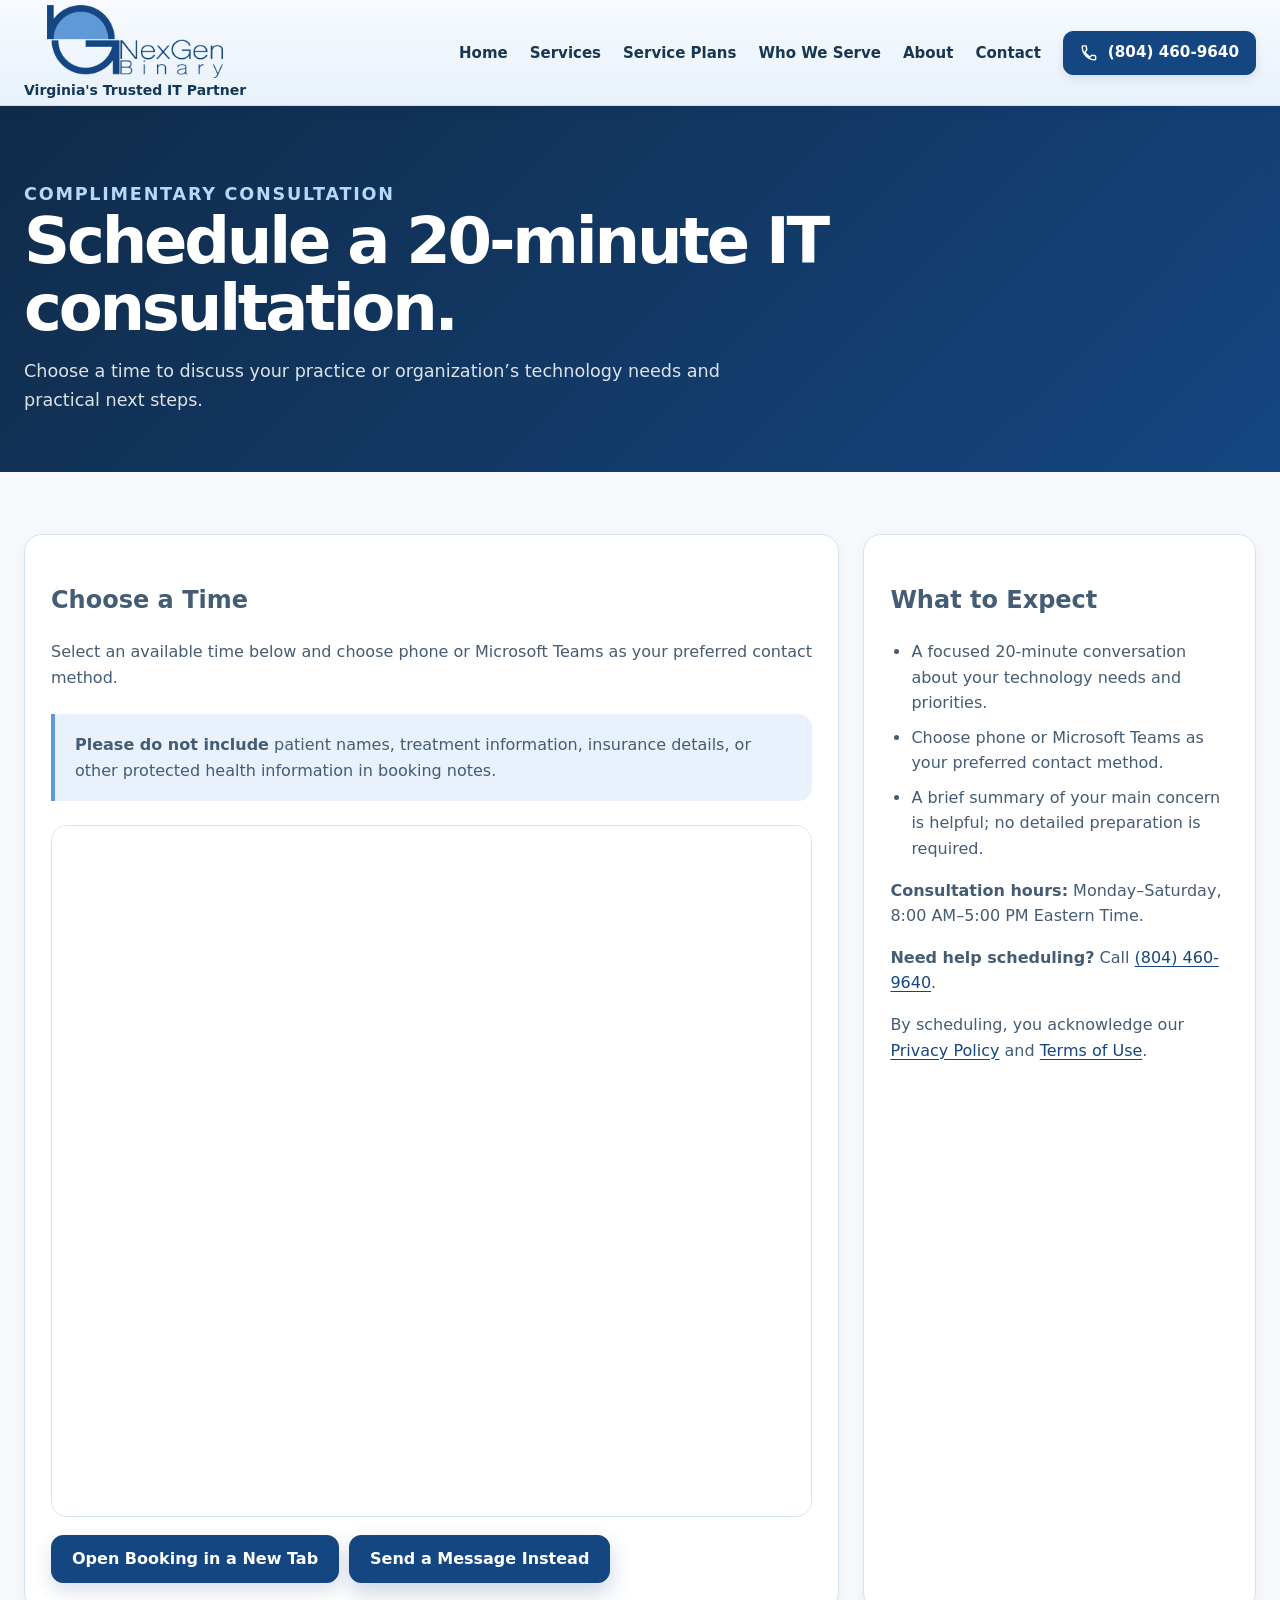
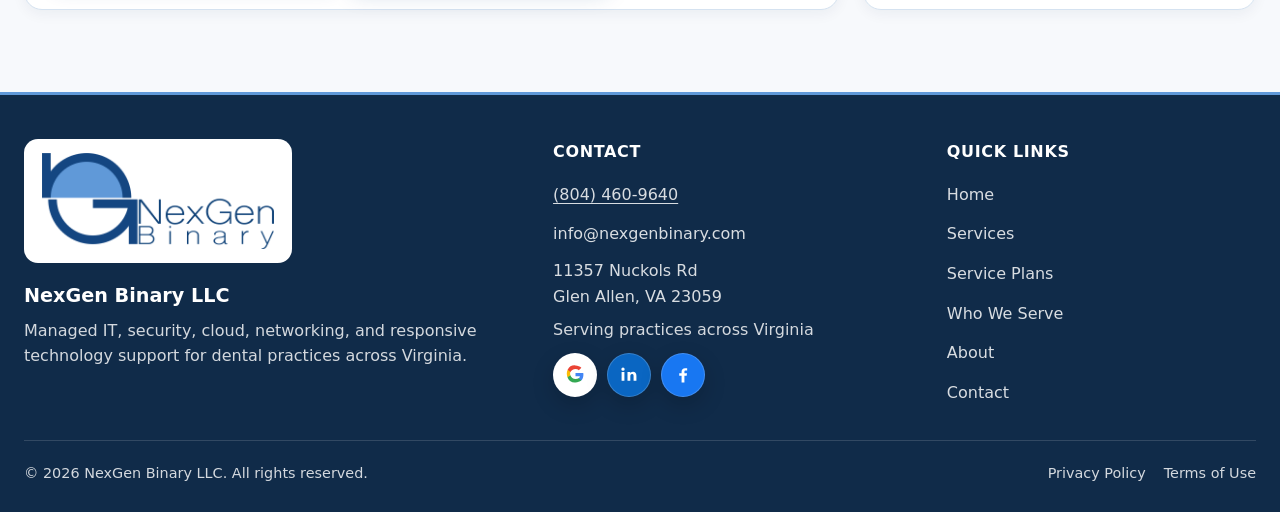
==== commit de5823a3: "Add files via upload" ====
--- a/book/index.html
+++ b/book/index.html
@@ -1,6 +1,6 @@
 <!DOCTYPE html>
 
-<!-- NexGen Binary build: production-2026-11-25-v11-service-plans -->
+<!-- NexGen Binary build: production-2026-11-25-v12-brand-booking -->
 <html lang="en-US">
 <head>
 <meta charset="utf-8"/>
@@ -9,13 +9,14 @@
 <title>Schedule an IT Consultation | NexGen Binary</title>
 <meta content="#e8f1fa" name="theme-color"/>
 <meta content="telephone=no, address=no, email=no" name="format-detection"/>
-<meta content="Schedule a consultation with NexGen Binary for managed IT, cybersecurity, Microsoft 365, cloud, networking, and dental-practice technology support." name="description"/><meta content="noindex,follow" name="robots"/><meta content="production-2026-11-25-v11-service-plans" name="x-nexgen-build"/><meta content="website" property="og:type"/><meta content="NexGen Binary" property="og:site_name"/><meta content="en_US" property="og:locale"/><meta content="Schedule an IT Consultation | NexGen Binary" property="og:title"/><meta content="Schedule a consultation with NexGen Binary for managed IT, cybersecurity, Microsoft 365, cloud, networking, and dental-practice technology support." property="og:description"/><link href="https://nexgenbinary.com/book/" rel="canonical"/><meta content="https://nexgenbinary.com/book/" property="og:url"/><meta content="https://nexgenbinary.com/social-preview.png?v=20261125plans11" property="og:image"/><meta content="https://nexgenbinary.com/social-preview.png?v=20261125plans11" property="og:image:secure_url"/><meta content="image/png" property="og:image:type"/><meta content="1200" property="og:image:width"/><meta content="630" property="og:image:height"/><meta content="NexGen Binary — managed IT for dental practices across Virginia" property="og:image:alt"/><meta content="summary_large_image" name="twitter:card"/><meta content="Schedule an IT Consultation | NexGen Binary" name="twitter:title"/><meta content="Schedule a consultation with NexGen Binary for managed IT, cybersecurity, Microsoft 365, cloud, networking, and dental-practice technology support." name="twitter:description"/><meta content="https://nexgenbinary.com/social-preview.png?v=20261125plans11" name="twitter:image"/><link href="../favicon.ico?v=20261125plans11" rel="shortcut icon"/><link href="../favicon-16x16.png?v=20261125plans11" rel="icon" sizes="16x16" type="image/png"/><link href="../favicon-32x32.png?v=20261125plans11" rel="icon" sizes="32x32" type="image/png"/><link href="../favicon.svg?v=20261125plans11" rel="icon" type="image/svg+xml"/><link href="../apple-touch-icon.png?v=20261125plans11" rel="apple-touch-icon" sizes="180x180"/><link href="../assets/site.css?v=20261125plans11" rel="stylesheet"/><meta content="strict-origin-when-cross-origin" name="referrer"/></head>
-<body data-nexgen-build="production-2026-11-25-v11-service-plans">
+<meta content="Schedule a consultation with NexGen Binary for managed IT, cybersecurity, Microsoft 365, cloud, networking, and dental-practice technology support." name="description"/><meta content="noindex,follow" name="robots"/><meta content="production-2026-11-25-v12-brand-booking" name="x-nexgen-build"/><meta content="website" property="og:type"/><meta content="NexGen Binary" property="og:site_name"/><meta content="en_US" property="og:locale"/><meta content="Schedule an IT Consultation | NexGen Binary" property="og:title"/><meta content="Schedule a consultation with NexGen Binary for managed IT, cybersecurity, Microsoft 365, cloud, networking, and dental-practice technology support." property="og:description"/><link href="https://nexgenbinary.com/book/" rel="canonical"/><meta content="https://nexgenbinary.com/book/" property="og:url"/><meta content="https://nexgenbinary.com/social-preview.png?v=20261125brand12" property="og:image"/><meta content="https://nexgenbinary.com/social-preview.png?v=20261125brand12" property="og:image:secure_url"/><meta content="image/png" property="og:image:type"/><meta content="1200" property="og:image:width"/><meta content="630" property="og:image:height"/><meta content="NexGen Binary — managed IT for dental practices across Virginia" property="og:image:alt"/><meta content="summary_large_image" name="twitter:card"/><meta content="Schedule an IT Consultation | NexGen Binary" name="twitter:title"/><meta content="Schedule a consultation with NexGen Binary for managed IT, cybersecurity, Microsoft 365, cloud, networking, and dental-practice technology support." name="twitter:description"/><meta content="https://nexgenbinary.com/social-preview.png?v=20261125brand12" name="twitter:image"/><link href="../favicon.ico?v=20261125brand12" rel="shortcut icon"/><link href="../favicon-16x16.png?v=20261125brand12" rel="icon" sizes="16x16" type="image/png"/><link href="../favicon-32x32.png?v=20261125brand12" rel="icon" sizes="32x32" type="image/png"/><link href="../favicon.svg?v=20261125brand12" rel="icon" type="image/svg+xml"/><link href="../apple-touch-icon.png?v=20261125brand12" rel="apple-touch-icon" sizes="180x180"/><link href="../assets/site.css?v=20261125brand12" rel="stylesheet"/><meta content="strict-origin-when-cross-origin" name="referrer"/></head>
+<body data-nexgen-build="production-2026-11-25-v12-brand-booking">
 <a class="skip-link" href="#main-content">Skip to main content</a>
 <header class="site-header" data-site-header="">
 <div class="site-shell header-inner">
 <a aria-label="NexGen Binary home" class="brand" href="../#home">
-<img alt="NexGen Binary logo" class="brand-logo" decoding="async" height="396" src="../nexgenbinary-logo.png?v=20261125plans11" width="960"/>
+<img alt="NexGen Binary logo" class="brand-logo" decoding="async" height="396" src="../nexgenbinary-logo.png?v=20261125brand12" width="960"/>
+<span class="brand-tagline">Virginia's Trusted IT Partner</span>
 
 </a>
 <button aria-controls="primary-navigation" aria-expanded="false" aria-label="Open navigation" class="nav-toggle" data-nav-toggle="" type="button"><span></span><span></span><span></span></button>
@@ -60,7 +61,7 @@
 <footer class="site-footer">
 <div class="site-shell footer-main">
 <div>
-<div class="footer-brand-panel"><img alt="NexGen Binary logo" decoding="async" height="396" loading="lazy" src="../nexgenbinary-logo.png?v=20261125plans11" width="960"/></div>
+<div class="footer-brand-panel"><img alt="NexGen Binary logo" decoding="async" height="396" loading="lazy" src="../nexgenbinary-logo.png?v=20261125brand12" width="960"/></div>
 <h2 class="footer-title">NexGen Binary LLC</h2>
 <div class="footer-copy-row"><p class="footer-copy">Managed IT, security, cloud, networking, and responsive technology support for dental practices across Virginia.</p></div>
 </div>
@@ -78,5 +79,5 @@
 <button aria-hidden="true" aria-label="Back to top" class="back-to-top" data-back-to-top="" tabindex="-1" title="Back to top" type="button">
 <svg aria-hidden="true" viewbox="0 0 24 24"><path d="M6 14.5 12 8l6 6.5" fill="none" stroke="currentColor" stroke-linecap="round" stroke-linejoin="round" stroke-width="2.2"></path></svg>
 </button>
-<script defer="" src="../assets/site.js?v=20261125plans11"></script></body>
+<script defer="" src="../assets/site.js?v=20261125brand12"></script></body>
 </html>
--- a/assets/site.css
+++ b/assets/site.css
@@ -1,5 +1,5 @@
 
-/* NexGen Binary — v11 service plans and contact refinement, November 2026. Original logo pixels are unchanged. */
+/* NexGen Binary — v12 brand, unified plan comparison, and booking refinement, November 2026. */
 :root {
   color-scheme: light;
   --brand-blue: #144681;
@@ -31,8 +31,8 @@
   --radius-sm: 12px;
   --radius-md: 18px;
   --radius-lg: 24px;
-  --header-min-height: 90px;
-  --header-height: 91px;
+  --header-min-height: 104px;
+  --header-height: 105px;
   --max-width: 1240px;
 }
 
@@ -58,6 +58,7 @@
 [hidden] { display: none !important; }
 h1, h2, h3 { overflow-wrap: break-word; }
 button, a { -webkit-tap-highlight-color: transparent; }
+.sr-only { position: absolute; width: 1px; height: 1px; padding: 0; margin: -1px; overflow: hidden; clip: rect(0, 0, 0, 0); white-space: nowrap; border: 0; }
 
 .skip-link {
   position: fixed;
@@ -132,6 +133,9 @@
   object-fit: contain;
   flex: 0 0 auto;
 }
+.site-header .brand { flex-direction: column; justify-content: center; gap: 3px; }
+.site-header .brand-logo { width: 176px; }
+.brand-tagline { color: var(--navy-900); font-size: 0.875rem; font-weight: 600; line-height: 1.4; letter-spacing: 0; white-space: nowrap; }
 .nav-toggle {
   display: none;
   width: 44px;
@@ -379,12 +383,14 @@
   box-shadow: var(--shadow-sm);
 }
 .card-hover { transition: transform 160ms ease, box-shadow 160ms ease, border-color 160ms ease; }
-.card-hover:hover { transform: translateY(-2px); border-color: #bcd4e7; box-shadow: var(--shadow-md); }
-.card-hover:hover .icon-tile {
-  color: var(--brand-blue);
-  border-color: var(--brand-light);
-  background: var(--accent-soft);
-  transform: translateY(-1px) scale(1.04);
+@media (hover: hover) and (pointer: fine) {
+  .card-hover:hover { transform: translateY(-3px); border-color: var(--border-strong); box-shadow: var(--shadow-md); }
+  .card-hover:hover .icon-tile {
+    color: var(--brand-blue);
+    border-color: var(--brand-light);
+    background: var(--accent-soft);
+    transform: translateY(-1px);
+  }
 }
 
 /* Why */
@@ -691,8 +697,8 @@
 .error-actions { display: flex; flex-wrap: wrap; justify-content: center; gap: 12px; margin-top: 24px; }
 
 @media (max-width: 1080px) {
-  :root { --header-min-height: 80px; --header-height: 81px; }
-  .site-header .brand-logo { width: 168px; height: auto; }
+  :root { --header-min-height: 100px; --header-height: 101px; }
+  .site-header .brand-logo { width: 164px; height: auto; }
   .js .nav-toggle { display: block; margin-left: auto; flex: 0 0 44px; }
   .js .primary-nav {
     display: none;
@@ -751,11 +757,11 @@
 }
 
 @media (max-width: 700px) {
-  :root { --header-min-height: 72px; --header-height: 73px; }
+  :root { --header-min-height: 92px; --header-height: 93px; }
   .site-shell { width: min(var(--max-width), calc(100% - 28px)); }
   .header-inner { gap: 10px; }
   .brand { gap: 9px; }
-  .site-header .brand-logo { width: 156px; height: auto; }
+  .site-header .brand-logo { width: 148px; height: auto; }
   .js .primary-nav { right: 14px; left: 14px; }
   .header-actions { grid-template-columns: 1fr; }
   .hero-inner { padding-block: 36px; }
@@ -790,7 +796,6 @@
 
 @media (max-width: 420px) {
   .site-shell { width: calc(100% - 28px); }
-  .site-header .brand-logo { width: 150px; }
   .nav-toggle { width: 44px; height: 44px; padding: 10px; }
   .section { padding-block: 48px; }
   .hero-panel { padding: 18px; border-radius: 20px; }
@@ -858,6 +863,7 @@
   background: linear-gradient(180deg, #eef7fd 0%, #e2f0fa 100%);
 }
 .nb-booking-heading { min-width: 0; }
+.nb-booking-plan { margin: 7px 0 0; color: var(--brand-blue); font-size: 0.9375rem; font-weight: 750; line-height: 1.4; }
 .nb-booking-title {
   margin: 0;
   color: var(--navy-950);
@@ -1470,6 +1476,7 @@
   .nb-booking-heading { display: contents; }
   .nb-booking-title { grid-column: 1; grid-row: 1; }
   .nb-booking-actions { grid-column: 2; grid-row: 1; }
+  .nb-booking-plan { grid-column: 1 / -1; margin: 0; }
   .nb-booking-phi { grid-column: 1 / -1; }
   .nb-booking-title { font-size: 1rem; }
   .nb-booking-phi { font-size: 0.875rem; }
@@ -1488,8 +1495,9 @@
   .error-page { padding-inline: 14px; }
 }
 @media (max-height: 500px) and (orientation: landscape) {
-  :root { --header-min-height: 64px; --header-height: 65px; }
-  .site-header .brand-logo { width: 132px; }
+  :root { --header-min-height: 78px; --header-height: 79px; }
+  .header-inner { padding-block: 3px; }
+  .site-header .brand-logo { width: 120px; }
   .nb-booking-header { min-height: 54px; padding-block: 8px; }
   .nb-booking-subtitle { display: none; }
 }
@@ -1527,35 +1535,42 @@
 .service-description { margin: 0 0 16px; }
 .services-grid-refined li + li { margin-top: 7px; }
 
-/* Three concise plan introductions. Their feature details share one data source. */
+/* One continuous comparison on desktop; complete, expandable plan cards on mobile. */
 .plans-lead { margin: 12px auto 0; max-width: 720px; }
-.plan-summaries { display: grid; grid-template-columns: repeat(3, minmax(0, 1fr)); gap: 18px; align-items: stretch; }
+.plan-mobile-summaries { display: none; }
 .plan-summary { display: flex; flex-direction: column; min-width: 0; padding: 25px; border: 1px solid var(--border-strong); border-radius: 18px; background: #fff; }
 .plan-summary.is-recommended { border: 2px solid var(--brand-blue); padding: 24px; background: #eef5fd; box-shadow: 0 8px 24px rgba(20,70,129,0.09); }
-.plan-summary-badge { display: inline-block; align-self: flex-start; margin-bottom: 18px; padding: 5px 11px; border-radius: 999px; color: var(--brand-blue); background: var(--accent-soft); font-size: 0.875rem; font-weight: 750; }
+.plan-summary-badge { display: inline-block; align-self: flex-start; margin-bottom: 18px; padding: 5px 11px; border-radius: 999px; color: var(--brand-blue); background: var(--accent-soft); font-size: 0.875rem; font-weight: 750; line-height: 1.5; }
 .is-recommended .plan-summary-badge { color: #fff; background: var(--brand-blue); }
-.plan-summary h3 { margin: 0; color: var(--text-strong); font-size: clamp(1.35rem, 2vw, 1.7rem); line-height: 1.25; letter-spacing: -0.025em; }
+.plan-summary h3, .plan-column-head h3 { margin: 0; color: var(--text-strong); line-height: 1.2; letter-spacing: -0.025em; }
+.plan-family { display: block; margin-bottom: 4px; font-size: 1rem; font-weight: 600; line-height: 1.4; letter-spacing: 0; }
+.plan-name { display: block; font-size: clamp(1.65rem, 2.4vw, 2rem); font-weight: 750; }
 .plan-summary-price { margin: 10px 0 0; color: var(--brand-blue); font-size: 1rem; font-weight: 750; }
-.plan-summary-description { flex: 1; margin: 14px 0 22px; }
+.plan-summary-description { margin: 14px 0 0; color: var(--text); font-size: 1rem; font-weight: 400; line-height: 1.6; }
 .plan-summary > .button { width: 100%; }
 .plan-mobile-details { display: none; }
-.plan-comparison-wrap { margin-top: 32px; }
-.plan-comparison { width: 100%; table-layout: fixed; border-collapse: separate; border-spacing: 0; border: 1px solid var(--border); border-radius: 14px; overflow: hidden; background: #fff; text-align: left; }
-.plan-comparison caption { padding: 0 0 14px; color: var(--text-strong); font-size: 1.15rem; font-weight: 750; text-align: left; }
+.plan-comparison-wrap { border: 1px solid var(--border-strong); border-radius: 18px; overflow: hidden; background: #fff; box-shadow: var(--shadow-sm); }
+.plan-comparison { width: 100%; table-layout: fixed; border-collapse: separate; border-spacing: 0; text-align: left; }
 .plan-comparison col { width: 24%; }
 .plan-comparison .feature-column { width: 28%; }
 .plan-comparison th, .plan-comparison td { padding: 16px 18px; vertical-align: top; overflow-wrap: break-word; }
-.plan-comparison thead th { vertical-align: middle; color: var(--text-strong); background: #eaf1f9; font-size: 1.05rem; }
+.plan-comparison thead th { padding: 24px 22px 26px; border-top: 4px solid #d5e2f0; color: var(--text-strong); background: #fff; font-size: 1rem; }
+.plan-comparison thead .comparison-corner { vertical-align: bottom; background: #f7f9fc; }
+.plan-comparison .comparison-corner > span { display: block; font-weight: 750; }
+.plan-comparison thead .plan-column-head { border-left: 1px solid var(--border); }
+.plan-comparison thead .plan-column-head.is-recommended { border-top-color: var(--brand-blue); background: #edf4fd; }
 .plan-comparison tbody th { color: var(--text-strong); font-size: 0.9375rem; font-weight: 700; }
 .plan-comparison tbody td { font-size: 1rem; line-height: 1.5; }
 .plan-comparison tbody tr:nth-child(even) > * { background: #f7f9fc; }
-.plan-comparison tr > :nth-child(3) { background: #edf4fd; }
+.plan-comparison tbody tr > :nth-child(3), .plan-comparison tfoot tr > :nth-child(3) { background: #edf4fd; }
 .plan-comparison tbody tr:nth-child(even) > :nth-child(3) { background: #e6f0fc; }
-.plan-comparison thead tr > :nth-child(3) { color: #fff; background: var(--brand-blue); }
 .plan-comparison tbody tr > * { border-top: 1px solid var(--border); }
-.table-recommendation { display: block; margin-top: 2px; font-size: 0.875rem; font-weight: 500; }
 .plan-comparison tfoot > tr > * { border-top: 1px solid var(--border-strong); vertical-align: middle; background: #f7f9fc; }
-.plan-comparison tfoot .button { min-height: 44px; width: 100%; padding-inline: 12px; }
+.plan-comparison tfoot .button { min-height: 48px; width: 100%; padding-inline: 12px; font-size: 1rem; }
+@media (hover: hover) and (pointer: fine) {
+  .plan-comparison tbody tr:hover > * { background: #eff5fc; }
+  .plan-comparison tbody tr:hover > :nth-child(3) { background: #dfecfc; }
+}
 .coverage-notes { display: grid; grid-template-columns: repeat(2, minmax(0,1fr)); gap: 26px; margin-top: 26px; padding: 24px; border: 1px solid var(--border); border-radius: 14px; background: var(--surface-soft); }
 .coverage-notes h3 { margin: 0 0 7px; color: var(--text-strong); font-size: 1rem; }
 .coverage-notes p { margin: 0; font-size: 1rem; }
@@ -1614,11 +1629,10 @@
 .contact-form-refined textarea.form-control { min-height: 150px; flex: initial; line-height: 1.5; }
 .contact-form-refined .form-control { min-height: 46px; }
 .contact-form-refined .form-control::placeholder { color: #526a80; opacity: 1; }
-.contact-form-refined .field-error:empty, .contact-form-refined .captcha-error:empty, .contact-form-refined .form-status:empty, .plan-selection-status:empty { min-height: 0; margin: 0; }
+.contact-form-refined .field-error:empty, .contact-form-refined .captcha-error:empty, .contact-form-refined .form-status:empty { min-height: 0; margin: 0; }
 .contact-form-refined .form-label { font-size: 0.9375rem; font-weight: 700; }
 .optional-label { color: var(--text-muted); font-size: 0.875rem; font-weight: 400; }
 .contact-form-refined select { appearance: none; -webkit-appearance: none; padding-right: 42px; background-image: url("data:image/svg+xml,%3Csvg xmlns='http://www.w3.org/2000/svg' viewBox='0 0 24 24'%3E%3Cpath d='m6 9 6 6 6-6' fill='none' stroke='%23144681' stroke-width='2' stroke-linecap='round' stroke-linejoin='round'/%3E%3C/svg%3E"); background-size: 18px; background-position: right 12px center; background-repeat: no-repeat; }
-.plan-selection-status { margin: 6px 0 0; font-size: 0.875rem; color: var(--brand-blue); }
 .contact-form-refined .privacy-disclosure { grid-column: 1/-1; padding: 12px 14px; border: 1px solid var(--border); border-radius: 10px; background: #f6f9fd; font-size: 0.875rem; }
 .contact-form-refined .privacy-disclosure summary { min-height: 24px; padding-right: 20px; line-height: 1.45; font-weight: 650; }
 .contact-form-refined .privacy-disclosure-body { font-size: 0.875rem; }
@@ -1633,16 +1647,16 @@
   .plan-summary { padding: 21px; }
   .plan-summary.is-recommended { padding: 20px; }
   .plan-comparison th, .plan-comparison td { padding: 14px; }
+  .plan-comparison thead th { padding: 20px 16px; }
   .project-heading { align-items: flex-start; flex-direction: column; gap: 20px; }
 }
 @media (max-width: 920px) {
-  .plan-summaries { grid-template-columns: 1fr; max-width: 680px; margin-inline: auto; gap: 20px; }
+  .plan-mobile-summaries { display: grid; grid-template-columns: 1fr; max-width: 680px; margin-inline: auto; gap: 20px; }
   .plan-summary { padding: 25px; }
   .plan-summary.is-recommended { padding: 24px; }
   .plan-summary-badge { margin-bottom: 12px; }
-  .plan-summary h3 { font-size: 1.5rem; }
-  .plan-summary-description { margin-bottom: 18px; }
-  .plan-mobile-details { display: block; margin-top: 16px; border-top: 1px solid var(--border-strong); }
+  .plan-name { font-size: 1.85rem; }
+  .plan-mobile-details { display: block; margin: 20px 0 18px; border-top: 1px solid var(--border-strong); border-bottom: 1px solid var(--border-strong); }
   .plan-mobile-details summary { padding-block: 16px; color: var(--brand-blue); }
   .plan-mobile-details dl { margin: 0; }
   .plan-mobile-details dl > div { padding: 13px 0; border-top: 1px solid var(--border); }
@@ -1690,10 +1704,12 @@
 @media print {
   .plan-mobile-details { display: none !important; }
   .plan-comparison-wrap { display: block !important; }
-  .plan-summaries { grid-template-columns: repeat(3,minmax(0,1fr)); max-width: none; }
+  .plan-mobile-summaries { display: none !important; }
   .plan-comparison { font-size: 9pt; }
   .plan-comparison th, .plan-comparison td { padding: 6pt; }
   .plan-comparison tbody td { font-size: 9pt; }
+  .plan-family, .plan-summary-price, .plan-summary-description { font-size: 9pt; }
+  .plan-name { font-size: 14pt; }
   .plan-summary, .coverage-notes { break-inside: avoid; }
   .contact-panel { display: block; }
   .contact-message-panel { display: none; }
